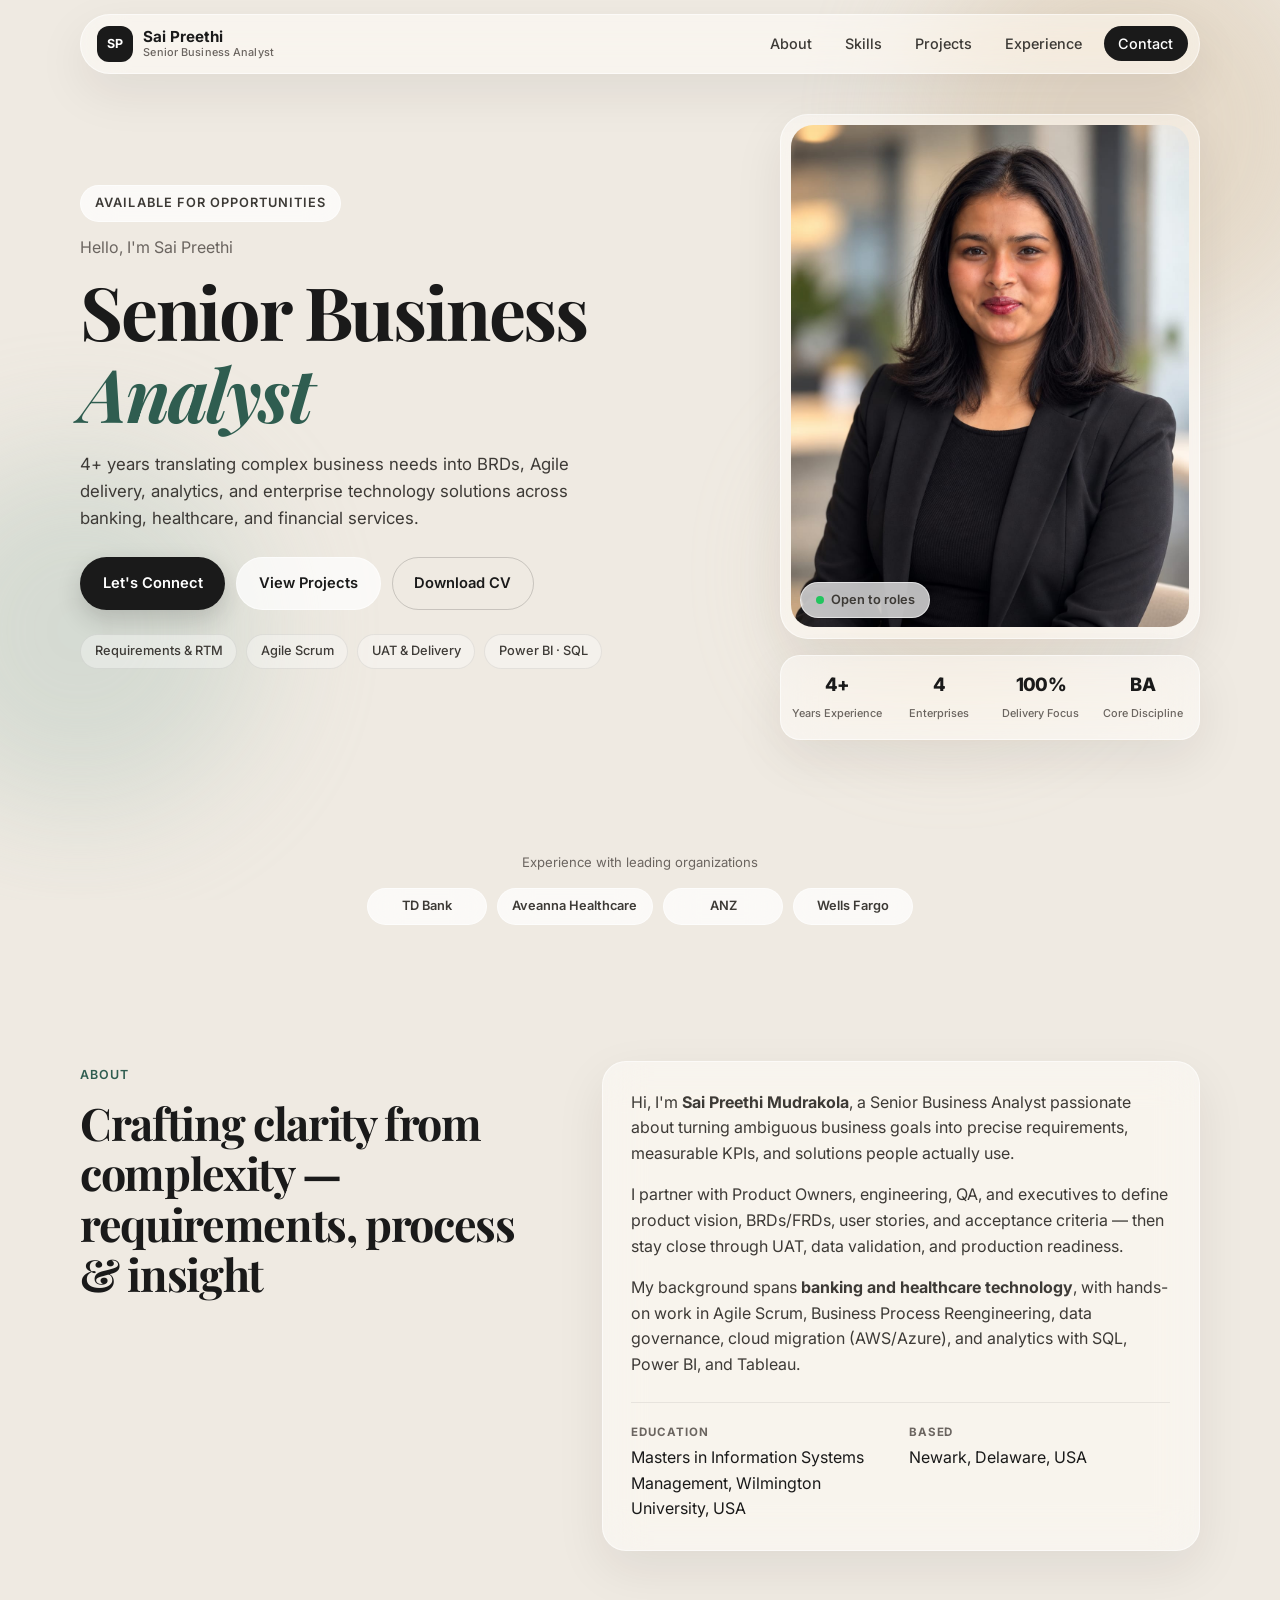
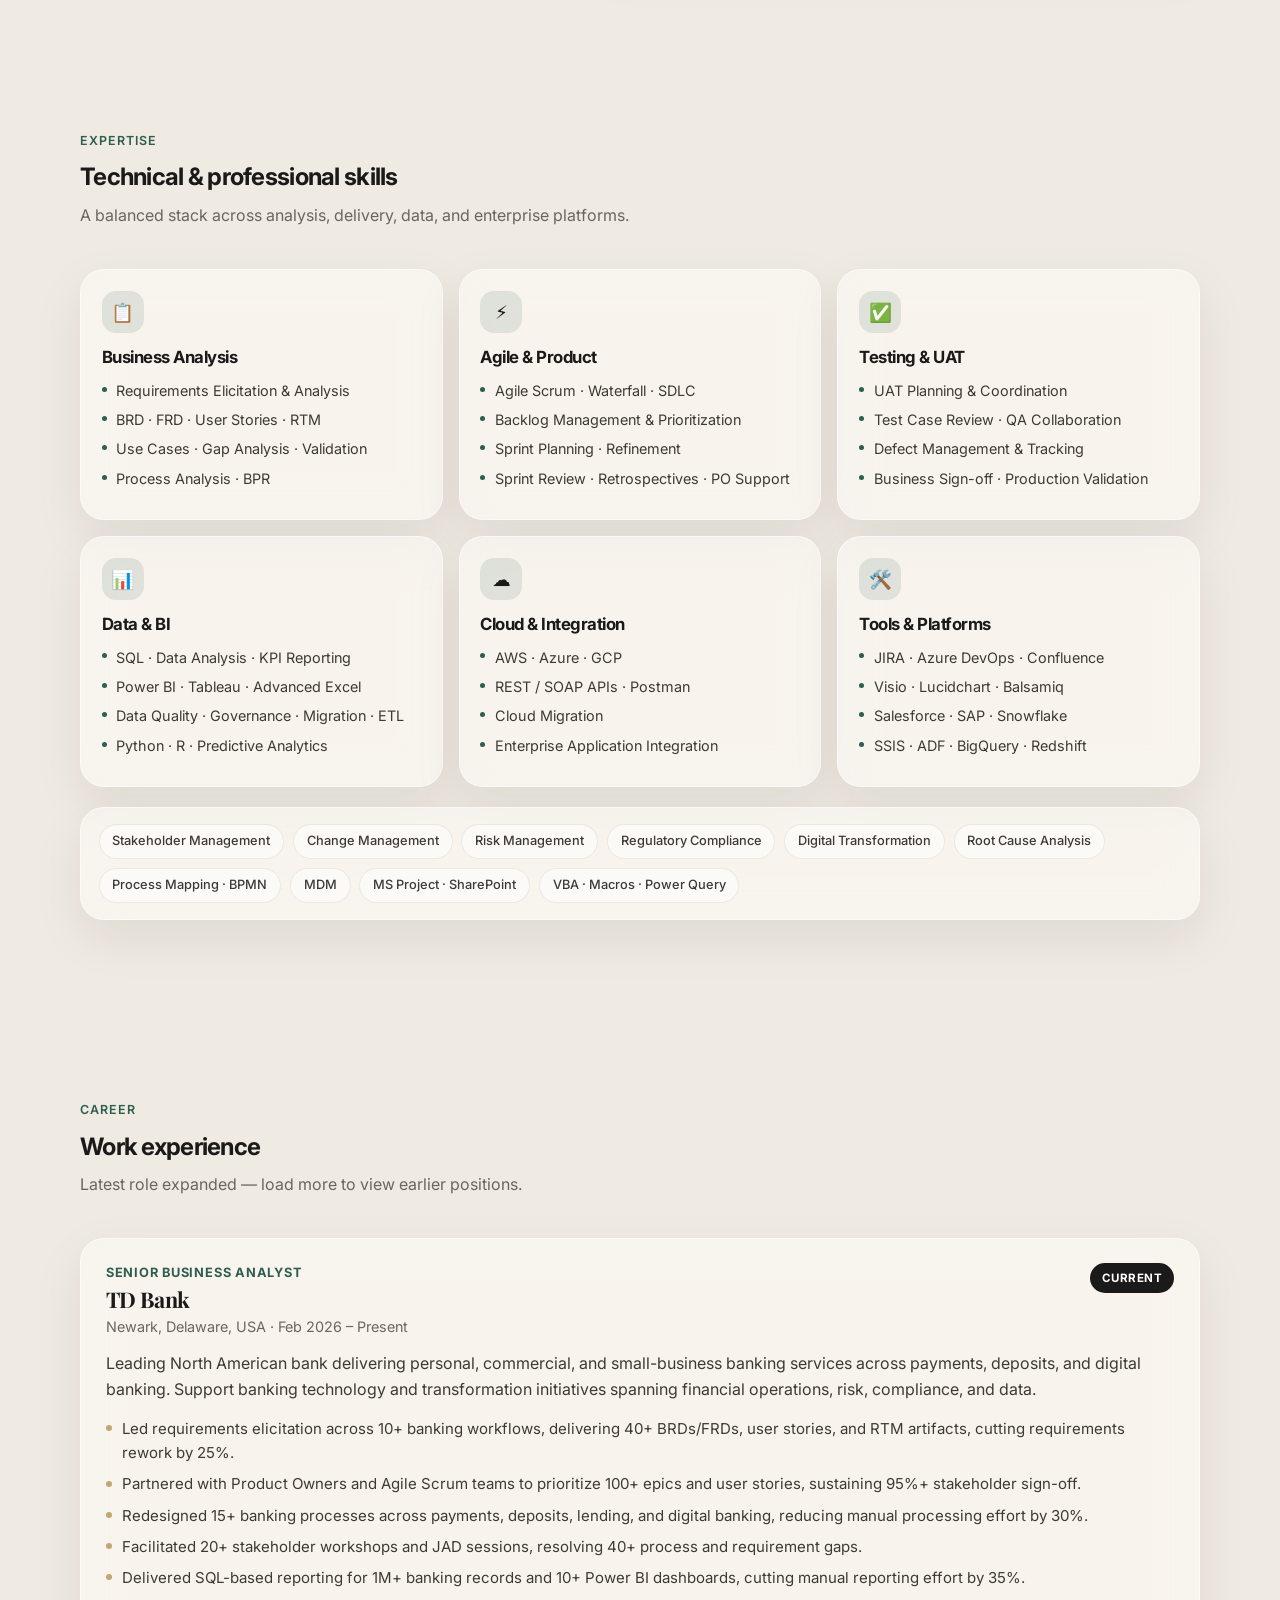
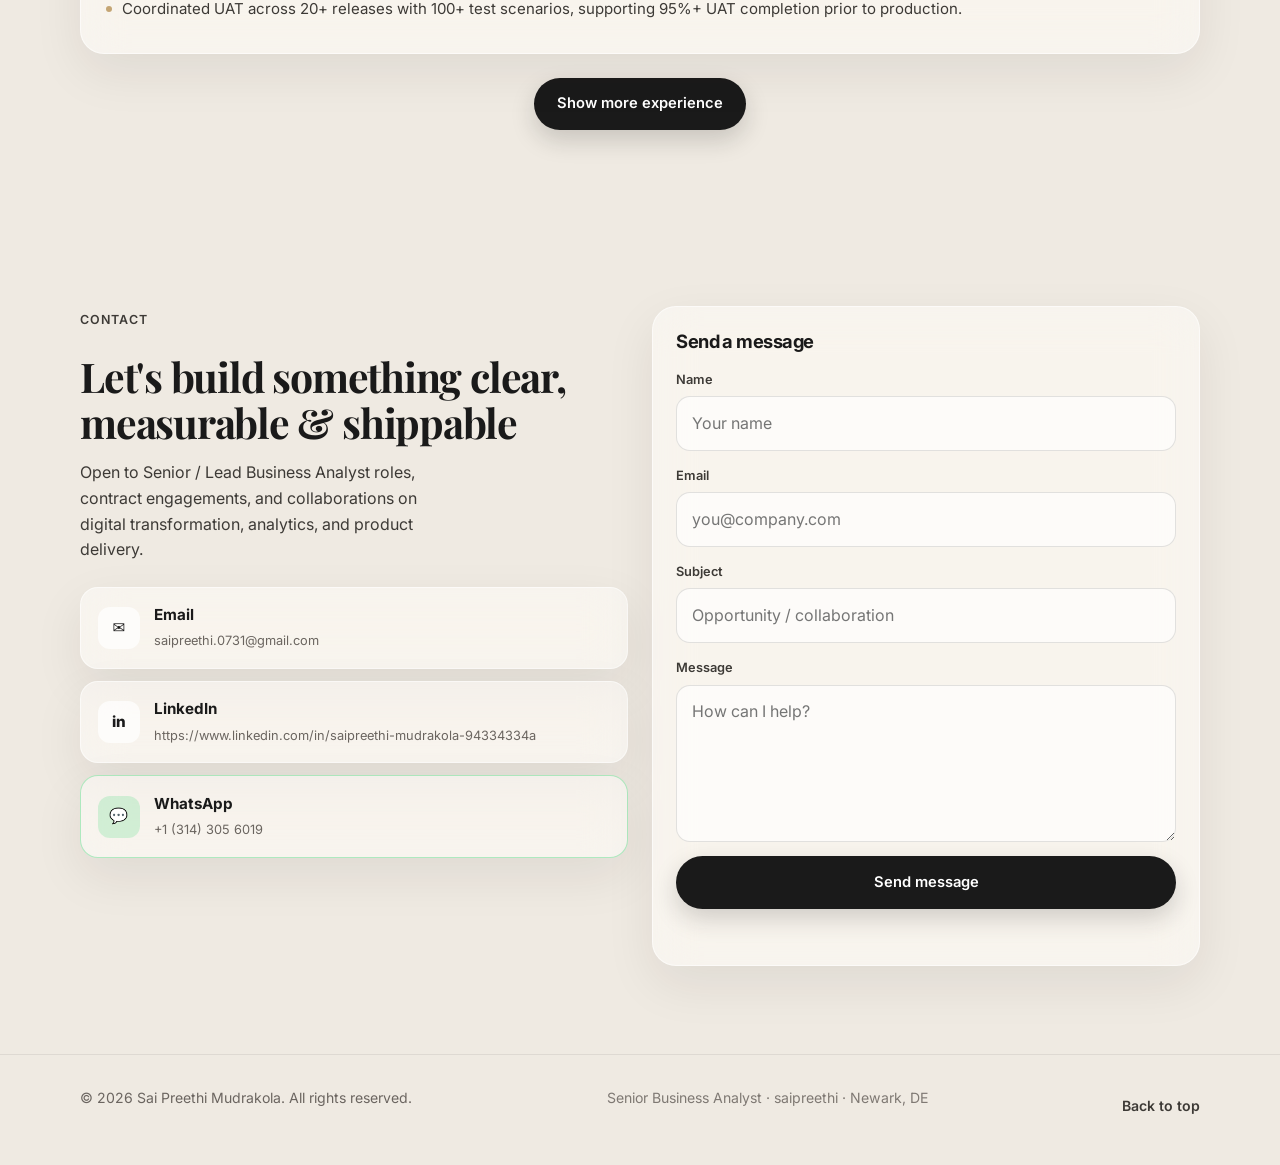
==== index.html @ 04951e7c "Update linked in link" ====
<!DOCTYPE html>
<html lang="en">
<head>
  <meta charset="UTF-8" />
  <meta name="viewport" content="width=device-width, initial-scale=1.0" />
  <meta http-equiv="X-UA-Compatible" content="IE=edge" />


  <title>Sai Preethi Mudrakola | Senior Business Analyst Portfolio</title>
  <meta name="title" content="Sai Preethi Mudrakola | Senior Business Analyst Portfolio" />
  <meta name="description" content="Sai Preethi Mudrakola is a Senior Business Analyst with 4+ years of experience in requirements management, Agile Scrum, UAT, Power BI, SQL, digital transformation, and enterprise solutions across banking and healthcare." />
  <meta name="keywords" content="Sai Preethi Mudrakola, Sai Preethi, saipreethi, Business Analyst, Senior Business Analyst, BRD, FRD, Agile Scrum, Power BI, SQL, UAT, TD Bank, Aveanna Healthcare, ANZ, Wells Fargo, portfolio" />
  <meta name="author" content="Sai Preethi Mudrakola" />
  <meta name="robots" content="index, follow, max-image-preview:large, max-snippet:-1, max-video-preview:-1" />
  <meta name="googlebot" content="index, follow" />
  <meta name="theme-color" content="#f3efe8" />
  <link rel="canonical" href="https://saipreethimudrakola.github.io/SaipreethiMudrakola/" />

  <meta property="og:type" content="website" />
  <meta property="og:url" content="https://saipreethimudrakola.github.io/SaipreethiMudrakola/" />
  <meta property="og:title" content="Sai Preethi Mudrakola | Senior Business Analyst" />
  <meta property="og:description" content="Senior Business Analyst with 4+ years of experience delivering BRDs, Agile delivery, UAT, Power BI analytics, and digital transformation." />
  <meta property="og:image" content="https://saipreethimudrakola.github.io/SaipreethiMudrakola/assets/images/headshot.jpg" />
  <meta property="og:site_name" content="Sai Preethi Mudrakola Portfolio" />
  <meta property="og:locale" content="en_US" />


  <meta name="twitter:card" content="summary_large_image" />
  <meta name="twitter:title" content="Sai Preethi Mudrakola | Senior Business Analyst" />
  <meta name="twitter:description" content="Senior Business Analyst portfolio — requirements, Agile, analytics, and digital transformation." />
  <meta name="twitter:image" content="https://saipreethimudrakola.github.io/SaipreethiMudrakola/assets/images/headshot.jpg" />

  <link rel="icon" type="image/svg+xml" href="assets/icons/favicon.svg" />
  <link rel="apple-touch-icon" href="assets/images/headshot.jpg" />

  <link rel="preconnect" href="https://fonts.googleapis.com" />
  <link rel="preconnect" href="https://fonts.gstatic.com" crossorigin />
  <link href="https://fonts.googleapis.com/css2?family=Inter:wght@400;500;600;700;800&family=Playfair+Display:wght@600;700&display=swap" rel="stylesheet" />

  <link rel="stylesheet" href="styles.css" />

  <script type="application/ld+json">
  {
    "@context": "https://schema.org",
    "@graph": [
      {
        "@type": "Person",
        "@id": "https://saipreethimudrakola.github.io/SaipreethiMudrakola/#person",
        "name": "Sai Preethi Mudrakola",
        "alternateName": ["Sai Preethi", "saipreethi", "SaiPreethi Mudrakola"],
        "url": "https://saipreethimudrakola.github.io/SaipreethiMudrakola/",
        "image": "https://saipreethimudrakola.github.io/SaipreethiMudrakola/assets/images/headshot.jpg",
        "jobTitle": "Senior Business Analyst",
        "description": "Senior Business Analyst with 4+ years of experience in business process analysis, requirements management, Agile Scrum, UAT, Power BI, SQL, and digital transformation.",
        "email": "mailto:saipreethi.0731@gmail.com",
        "telephone": "+1-314-305-6019",
        "address": {
          "@type": "PostalAddress",
          "addressLocality": "Newark",
          "addressRegion": "Delaware",
          "addressCountry": "US"
        },
        "alumniOf": {
          "@type": "CollegeOrUniversity",
          "name": "Wilmington University — Masters in Information Systems Management"
        },
        "worksFor": {
          "@type": "Organization",
          "name": "TD Bank"
        },
        "knowsAbout": [
          "Business Analysis",
          "Agile Scrum",
          "Requirements Engineering",
          "BRD",
          "FRD",
          "UAT",
          "Power BI",
          "SQL",
          "Data Governance",
          "Digital Transformation",
          "Cloud Migration"
        ],
        "sameAs": [
          "https://www.linkedin.com/in/saipreethi",
          "https://github.com/SaipreethiMudrakola"
        ]
      },
      {
        "@type": "WebSite",
        "@id": "https://saipreethimudrakola.github.io/SaipreethiMudrakola/#website",
        "url": "https://saipreethimudrakola.github.io/SaipreethiMudrakola/",
        "name": "Sai Preethi Mudrakola Portfolio",
        "description": "Official portfolio website of Sai Preethi Mudrakola, Senior Business Analyst.",
        "publisher": { "@id": "https://saipreethimudrakola.github.io/SaipreethiMudrakola/#person" },
        "inLanguage": "en-US"
      },
      {
        "@type": "ProfilePage",
        "@id": "https://saipreethimudrakola.github.io/SaipreethiMudrakola/#profilepage",
        "url": "https://saipreethimudrakola.github.io/SaipreethiMudrakola/",
        "name": "Sai Preethi Mudrakola | Senior Business Analyst Portfolio",
        "mainEntity": { "@id": "https://saipreethimudrakola.github.io/SaipreethiMudrakola/#person" },
        "isPartOf": { "@id": "https://saipreethimudrakola.github.io/SaipreethiMudrakola/#website" }
      }
    ]
  }
  </script>
</head>
<body>

  <a class="skip-link" href="#main">Skip to main content</a>

  <!-- Ambient background orbs -->
  <div class="bg-orbs" aria-hidden="true">
    <span class="orb orb-1"></span>
    <span class="orb orb-2"></span>
    <span class="orb orb-3"></span>
  </div>

  <header class="site-header" id="top">
    <nav class="nav glass" aria-label="Primary">
      <a class="logo" href="#top" aria-label="Sai Preethi Mudrakola home">
        <span class="logo-mark">SP</span>
        <span class="logo-text-wrap">
          <span class="logo-text">Sai Preethi</span>
          <span class="logo-subtitle">Senior Business Analyst</span>
        </span>
      </a>
      <button class="nav-toggle" id="navToggle" aria-expanded="false" aria-controls="navMenu" aria-label="Open menu">
        <span></span><span></span><span></span>
      </button>
      <ul class="nav-menu" id="navMenu">
        <li><a href="#about">About</a></li>
        <li><a href="#skills">Skills</a></li>
        <li><a href="#projects">Projects</a></li>
        <li><a href="#experience">Experience</a></li>
        <li><a href="#contact" class="nav-cta">Contact</a></li>
      </ul>
    </nav>
  </header>

  <main id="main">

    <section class="hero section" id="home" aria-labelledby="hero-heading">
      <div class="container hero-grid">
        <div class="hero-copy">
          <p class="eyebrow glass-pill">Available for opportunities</p>
          <p class="hero-hello">Hello, I'm Sai Preethi</p>
          <h1 id="hero-heading">
            Senior Business<br />
            <span class="accent">Analyst</span>
          </h1>
          <p class="hero-lead">
            4+ years translating complex business needs into BRDs, Agile delivery,
            analytics, and enterprise technology solutions across banking,
            healthcare, and financial services.
          </p>
          <div class="hero-actions">
            <a class="btn btn-primary" href="#contact">Let's Connect</a>
            <a class="btn btn-ghost" href="#projects">View Projects</a>
            <a class="btn btn-outline" href="assets/Sai_Preethi_Mudrakola_CV.pdf" download>Download CV</a>
          </div>
          <ul class="hero-tags" aria-label="Core strengths">
            <li>Requirements &amp; RTM</li>
            <li>Agile Scrum</li>
            <li>UAT &amp; Delivery</li>
            <li>Power BI · SQL</li>
          </ul>
        </div>

        <div class="hero-visual">
          <div class="portrait-frame glass">
        
            <img
              src="assets/images/headshot.jpeg"
              alt="Professional headshot of Sai Preethi Mudrakola, Senior Business Analyst"
              width="480"
              height="560"
              class="portrait-img"
              id="portraitImg"
              onerror="this.classList.add('is-hidden'); document.getElementById('portraitFallback').classList.remove('is-hidden');"
            />
            <div class="portrait-fallback is-hidden" id="portraitFallback" aria-hidden="true">
              <span class="portrait-initials">SP</span>
              <span class="portrait-note">Add headshot.jpg</span>
            </div>
            <div class="portrait-badge glass-pill">
              <span class="pulse"></span> Open to roles
            </div>
          </div>

          <aside class="hero-stats glass" aria-label="Career highlights">
            <div class="stat">
              <strong>4+</strong>
              <span>Years Experience</span>
            </div>
            <div class="stat">
              <strong>4</strong>
              <span>Enterprises</span>
            </div>
            <div class="stat">
              <strong>100%</strong>
              <span>Delivery Focus</span>
            </div>
            <div class="stat">
              <strong>BA</strong>
              <span>Core Discipline</span>
            </div>
          </aside>
        </div>
      </div>
    </section>

    <section class="trust section-tight" aria-label="Organizations worked with">
      <div class="container">
        <p class="trust-label">Experience with leading organizations</p>
        <ul class="trust-row">
          <li class="glass-pill">TD Bank</li>
          <li class="glass-pill">Aveanna Healthcare</li>
          <li class="glass-pill">ANZ</li>
          <li class="glass-pill">Wells Fargo</li>
        </ul>
      </div>
    </section>

    <!-- ABOUT -->
    <section class="about section" id="about" aria-labelledby="about-heading">
      <div class="container about-grid">
        <div class="about-title-block">
          <p class="eyebrow">About</p>
          <h2 id="about-heading">Crafting clarity from complexity — requirements, process &amp; insight</h2>
        </div>
        <div class="about-card glass">
          <p>
            Hi, I'm <strong>Sai Preethi Mudrakola</strong>, a Senior Business Analyst passionate about
            turning ambiguous business goals into precise requirements, measurable KPIs, and
            solutions people actually use.
          </p>
          <p>
            I partner with Product Owners, engineering, QA, and executives to define product vision,
            BRDs/FRDs, user stories, and acceptance criteria — then stay close through UAT,
            data validation, and production readiness.
          </p>
          <p>
            My background spans <strong>banking and healthcare technology</strong>,
            with hands-on work in Agile Scrum, Business Process Reengineering, data governance,
            cloud migration (AWS/Azure), and analytics with SQL, Power BI, and Tableau.
          </p>
          <div class="about-meta">
            <div>
              <span class="meta-label">Education</span>
              <span>Masters in Information Systems Management, Wilmington University, USA</span>
            </div>
            <div>
              <span class="meta-label">Based</span>
              <span>Newark, Delaware, USA</span>
            </div>
          </div>
        </div>
      </div>
    </section>

    <!-- SKILLS -->
    <section class="skills section" id="skills" aria-labelledby="skills-heading">
      <div class="container">
        <div class="section-head">
          <p class="eyebrow">Expertise</p>
          <h2 id="skills-heading">Technical &amp; professional skills</h2>
          <p class="section-sub">A balanced stack across analysis, delivery, data, and enterprise platforms.</p>
        </div>

        <div class="skills-grid">
          <article class="skill-card glass">
            <div class="skill-icon" aria-hidden="true">📋</div>
            <h3>Business Analysis</h3>
            <ul>
              <li>Requirements Elicitation &amp; Analysis</li>
              <li>BRD · FRD · User Stories · RTM</li>
              <li>Use Cases · Gap Analysis · Validation</li>
              <li>Process Analysis · BPR</li>
            </ul>
          </article>
          <article class="skill-card glass">
            <div class="skill-icon" aria-hidden="true">⚡</div>
            <h3>Agile &amp; Product</h3>
            <ul>
              <li>Agile Scrum · Waterfall · SDLC</li>
              <li>Backlog Management &amp; Prioritization</li>
              <li>Sprint Planning · Refinement</li>
              <li>Sprint Review · Retrospectives · PO Support</li>
            </ul>
          </article>
          <article class="skill-card glass">
            <div class="skill-icon" aria-hidden="true">✅</div>
            <h3>Testing &amp; UAT</h3>
            <ul>
              <li>UAT Planning &amp; Coordination</li>
              <li>Test Case Review · QA Collaboration</li>
              <li>Defect Management &amp; Tracking</li>
              <li>Business Sign-off · Production Validation</li>
            </ul>
          </article>
          <article class="skill-card glass">
            <div class="skill-icon" aria-hidden="true">📊</div>
            <h3>Data &amp; BI</h3>
            <ul>
              <li>SQL · Data Analysis · KPI Reporting</li>
              <li>Power BI · Tableau · Advanced Excel</li>
              <li>Data Quality · Governance · Migration · ETL</li>
              <li>Python · R · Predictive Analytics</li>
            </ul>
          </article>
          <article class="skill-card glass">
            <div class="skill-icon" aria-hidden="true">☁️</div>
            <h3>Cloud &amp; Integration</h3>
            <ul>
              <li>AWS · Azure · GCP</li>
              <li>REST / SOAP APIs · Postman</li>
              <li>Cloud Migration</li>
              <li>Enterprise Application Integration</li>
            </ul>
          </article>
          <article class="skill-card glass">
            <div class="skill-icon" aria-hidden="true">🛠️</div>
            <h3>Tools &amp; Platforms</h3>
            <ul>
              <li>JIRA · Azure DevOps · Confluence</li>
              <li>Visio · Lucidchart · Balsamiq</li>
              <li>Salesforce · SAP · Snowflake</li>
              <li>SSIS · ADF · BigQuery · Redshift</li>
            </ul>
          </article>
        </div>

        <div class="skill-chips glass" aria-label="Additional skills">
          <span>Stakeholder Management</span>
          <span>Change Management</span>
          <span>Risk Management</span>
          <span>Regulatory Compliance</span>
          <span>Digital Transformation</span>
          <span>Root Cause Analysis</span>
          <span>Process Mapping · BPMN</span>
          <span>MDM</span>
          <span>MS Project · SharePoint</span>
          <span>VBA · Macros · Power Query</span>
        </div>
      </div>
    </section>

    <!-- PROJECTS 
    <section class="projects section" id="projects" aria-labelledby="projects-heading">
      <div class="container">
        <div class="section-head">
          <p class="eyebrow">Selected work</p>
          <h2 id="projects-heading">Projects</h2>
          <p class="section-sub">Dummy case studies for now — swap links and details before go-live.</p>
        </div>

        <div class="projects-grid">
          Project 1 
          <article class="project-card glass">
            <div class="project-media" style="--p:linear-gradient(135deg,#1f3a4d,#5b8a9a)">
              <span class="project-num">01</span>
              <h3>Enterprise Requirements &amp; RTM Hub</h3>
            </div>
            <div class="project-body">
              <p>
                Centralized BRD/FRD authoring with live requirements traceability, sprint linkage,
                and stakeholder sign-off workflows for multi-team delivery.
              </p>
              <ul class="project-skills" aria-label="Project skills">
                <li>BRD / FRD</li>
                <li>RTM</li>
                <li>JIRA</li>
                <li>Agile</li>
              </ul>
              <div class="project-actions">
                <a class="btn btn-sm btn-outline" href="https://github.com/saipreethi" target="_blank" rel="noopener noreferrer">GitHub</a>
                <a class="btn btn-sm btn-primary" href="https://saipreethimudrakola.github.io/SaipreethiMudrakola/" target="_blank" rel="noopener noreferrer">Go Live</a>
              </div>
            </div>
          </article>

          Project 2 
          <article class="project-card glass">
            <div class="project-media" style="--p:linear-gradient(135deg,#3d2b1f,#c4a574)">
              <span class="project-num">02</span>
              <h3>Insurance Ops KPI Dashboard</h3>
            </div>
            <div class="project-body">
              <p>
                Power BI suite for policy, billing, and service KPIs — SQL-backed models,
                executive views, and operational drill-downs for decision support.
              </p>
              <ul class="project-skills" aria-label="Project skills">
                <li>Power BI</li>
                <li>SQL</li>
                <li>KPI Design</li>
                <li>Data Quality</li>
              </ul>
              <div class="project-actions">
                <a class="btn btn-sm btn-outline" href="https://github.com/saipreethi" target="_blank" rel="noopener noreferrer">GitHub</a>
                <a class="btn btn-sm btn-primary" href="https://saipreethimudrakola.github.io/SaipreethiMudrakola/" target="_blank" rel="noopener noreferrer">Go Live</a>
              </div>
            </div>
          </article>

          Project 3
          <article class="project-card glass">
            <div class="project-media" style="--p:linear-gradient(135deg,#1e2a1a,#6f8f6a)">
              <span class="project-num">03</span>
              <h3>Banking P&amp;L Analytics Workspace</h3>
            </div>
            <div class="project-body">
              <p>
                Trading and portfolio analytics with P&amp;L trends, exposure patterns, and
                regulatory metrics — reducing dependency on ad-hoc developer extracts.
              </p>
              <ul class="project-skills" aria-label="Project skills">
                <li>SQL</li>
                <li>Power BI</li>
                <li>Risk Metrics</li>
                <li>Confluence</li>
              </ul>
              <div class="project-actions">
                <a class="btn btn-sm btn-outline" href="https://github.com/saipreethi" target="_blank" rel="noopener noreferrer">GitHub</a>
                <a class="btn btn-sm btn-primary" href="https://saipreethimudrakola.github.io/SaipreethiMudrakola/" target="_blank" rel="noopener noreferrer">Go Live</a>
              </div>
            </div>
          </article>

           Project 4 
          <article class="project-card glass">
            <div class="project-media" style="--p:linear-gradient(135deg,#2a1f3d,#8a6fad)">
              <span class="project-num">04</span>
              <h3>Retail Finance API Validation Kit</h3>
            </div>
            <div class="project-body">
              <p>
                End-to-end validation of POS–ERP–payment integrations using Postman and Python,
                with UAT packs and reconciliation checks for go-live readiness.
              </p>
              <ul class="project-skills" aria-label="Project skills">
                <li>REST APIs</li>
                <li>Postman</li>
                <li>Python</li>
                <li>UAT</li>
              </ul>
              <div class="project-actions">
                <a class="btn btn-sm btn-outline" href="https://github.com/saipreethi" target="_blank" rel="noopener noreferrer">GitHub</a>
                <a class="btn btn-sm btn-primary" href="https://saipreethimudrakola.github.io/SaipreethiMudrakola/" target="_blank" rel="noopener noreferrer">Go Live</a>
              </div>
            </div>
          </article>
        </div>
      </div>
    </section> -->

    <!-- EXPERIENCE -->
    <section class="experience section" id="experience" aria-labelledby="experience-heading">
      <div class="container">
        <div class="section-head">
          <p class="eyebrow">Career</p>
          <h2 id="experience-heading">Work experience</h2>
          <p class="section-sub">Latest role expanded — load more to view earlier positions.</p>
        </div>

        <div class="timeline" id="experienceList">
          <!-- Job 1 — always visible -->
          <article class="exp-card glass is-visible" data-exp="0">
            <div class="exp-head">
              <div>
                <p class="exp-role">Senior Business Analyst</p>
                <h3 class="exp-company">TD Bank</h3>
                <p class="exp-meta">Newark, Delaware, USA · Feb 2026 – Present</p>
              </div>
              <span class="exp-tag">Current</span>
            </div>
            <p class="exp-desc">
              Leading North American bank delivering personal, commercial, and small-business banking services
              across payments, deposits, and digital banking. Support banking technology and transformation
              initiatives spanning financial operations, risk, compliance, and data.
            </p>
            <ul class="exp-bullets">
              <li>Led requirements elicitation across 10+ banking workflows, delivering 40+ BRDs/FRDs, user stories, and RTM artifacts, cutting requirements rework by 25%.</li>
              <li>Partnered with Product Owners and Agile Scrum teams to prioritize 100+ epics and user stories, sustaining 95%+ stakeholder sign-off.</li>
              <li>Redesigned 15+ banking processes across payments, deposits, lending, and digital banking, reducing manual processing effort by 30%.</li>
              <li>Facilitated 20+ stakeholder workshops and JAD sessions, resolving 40+ process and requirement gaps.</li>
              <li>Delivered SQL-based reporting for 1M+ banking records and 10+ Power BI dashboards, cutting manual reporting effort by 35%.</li>
              <li>Coordinated UAT across 20+ releases with 100+ test scenarios, supporting 95%+ UAT completion prior to production.</li>
            </ul>
          </article>

          <!-- Job 2 — hidden until expand -->
          <article class="exp-card glass is-collapsed" data-exp="1" hidden>
            <div class="exp-head">
              <div>
                <p class="exp-role">Business Analyst</p>
                <h3 class="exp-company">Aveanna Healthcare</h3>
                <p class="exp-meta">Christiana, Delaware, USA · Feb 2025 – Dec 2025</p>
              </div>
            </div>
            <p class="exp-desc">
              U.S. healthcare company providing home healthcare, hospice, nursing, therapy, and personal care
              for children and adults with complex medical needs. Led requirement elicitation, workshops, and
              backlog grooming across clinical systems, revenue cycle, and reporting.
            </p>
            <ul class="exp-bullets">
              <li>Led requirements elicitation across 10+ healthcare workflows, producing 50+ BRDs/FRDs, user stories, and RTM artifacts, reducing rework by 25%.</li>
              <li>Managed and prioritized 100+ epics and user stories with Product Owners, maintaining 95%+ stakeholder sign-off.</li>
              <li>Redesigned 15+ healthcare workflows spanning patient services, scheduling, billing, and administration, cutting manual effort by 30%.</li>
              <li>Built SQL-based KPI reporting and 10+ Power BI dashboards for operational and financial metrics, improving reporting reliability by 25%.</li>
              <li>Coordinated UAT for 20+ application releases and supported cloud migration and data governance across 5+ enterprise systems.</li>
            </ul>
          </article>

          <!-- Job 3 -->
          <article class="exp-card glass is-collapsed" data-exp="2" hidden>
            <div class="exp-head">
              <div>
                <p class="exp-role">Data &amp; Business Analyst</p>
                <h3 class="exp-company">ANZ</h3>
                <p class="exp-meta">Mumbai, India · Jul 2022 – Dec 2023</p>
              </div>
            </div>
            <p class="exp-desc">
              Multinational banking and financial services group. Executed advanced SQL analysis independently to support decisions.
            </p>
            <ul class="exp-bullets">
              <li>Analyzed trading, portfolio, risk, and financial data — P&amp;L trends, exposure, and performance insights.</li>
              <li>Gathered requirements from front/middle office, risk, finance, and compliance into specs and reporting needs.</li>
              <li>Delivered Power BI dashboards for revenue, capital exposure, portfolio, and regulatory metrics.</li>
              <li>Supported Agile delivery via JIRA/Confluence; automated reconciliation with Excel/VBA.</li>
            </ul>
          </article>

          <!-- Job 4 -->
          <article class="exp-card glass is-collapsed" data-exp="3" hidden>
            <div class="exp-head">
              <div>
                <p class="exp-role">Business Analyst</p>
                <h3 class="exp-company">Wells Fargo</h3>
                <p class="exp-meta">Hyderabad, India · Apr 2021 – Jun 2022</p>
              </div>
            </div>
            <p class="exp-desc">
              Leading U.S. financial services company providing banking, lending, investment, and wealth
              management services. Supported transformation initiatives across banking operations, financial
              products, risk, and compliance.
            </p>
            <ul class="exp-bullets">
              <li>Partnered with stakeholders and Product Owners to document BRDs, FRDs, user stories, and acceptance criteria for lending, payments, and retail banking.</li>
              <li>Analyzed customer, transaction, and risk data using SQL, Power BI, Tableau, and Excel to support regulatory reporting and audit readiness.</li>
              <li>Prioritized 150+ backlog items and coordinated UAT to support on-time delivery of banking applications.</li>
              <li>Improved operational efficiency by 20% through process and gap analysis, enhancing data quality and customer onboarding.</li>
            </ul>
          </article>
        </div>

        <div class="exp-actions">
          <button type="button" class="btn btn-primary" id="toggleExperience" aria-expanded="false">
            Show more experience
          </button>
        </div>
      </div>
    </section>

    <!-- CONTACT -->
    <section class="contact section" id="contact" aria-labelledby="contact-heading">
      <div class="container contact-grid">
        <div class="contact-intro">
          <p class="eyebrow">Contact</p>
          <h2 id="contact-heading">Let's build something clear, measurable &amp; shippable</h2>
          <p>
            Open to Senior / Lead Business Analyst roles, contract engagements, and collaborations
            on digital transformation, analytics, and product delivery.
          </p>

          <div class="contact-methods">
            <a class="contact-method glass" href="mailto:saipreethi.0731@gmail.com">
              <span class="cm-icon" aria-hidden="true">✉️</span>
              <span>
                <strong>Email</strong>
                <small>saipreethi.0731@gmail.com</small>
              </span>
            </a>
            <a class="contact-method glass" href="https://www.linkedin.com/in/saipreethi" target="_blank" rel="noopener noreferrer">
              <span class="cm-icon" aria-hidden="true">in</span>
              <span>
                <strong>LinkedIn</strong>
                <small>https://www.linkedin.com/in/saipreethi-mudrakola-94334334a</small>
              </span>
            </a>
            <a class="contact-method glass whatsapp" id="whatsappBtn" href="https://wa.me/13143056019?text=Hi%20Sai%20Preethi%2C%20I%20found%20your%20portfolio%20and%20would%20like%20to%20connect." target="_blank" rel="noopener noreferrer">
              <span class="cm-icon" aria-hidden="true">💬</span>
              <span>
                <strong>WhatsApp</strong>
                <small>+1 (314) 305 6019</small>
              </span>
            </a>
          </div>
        </div>

        <form class="contact-form glass" id="contactForm" novalidate>
          <h3>Send a message</h3>
          <div class="form-row">
            <label for="name">Name</label>
            <input type="text" id="name" name="name" autocomplete="name" required placeholder="Your name" />
          </div>
          <div class="form-row">
            <label for="email">Email</label>
            <input type="email" id="email" name="email" autocomplete="email" required placeholder="you@company.com" />
          </div>
          <div class="form-row">
            <label for="subject">Subject</label>
            <input type="text" id="subject" name="subject" required placeholder="Opportunity / collaboration" />
          </div>
          <div class="form-row">
            <label for="message">Message</label>
            <textarea id="message" name="message" rows="5" required placeholder="How can I help?"></textarea>
          </div>
          <button type="submit" class="btn btn-primary btn-block">Send message</button>
          <p class="form-note" id="formNote" role="status" aria-live="polite"></p>
        </form>
      </div>
    </section>
  </main>

  <footer class="site-footer">
    <div class="container footer-inner">
      <p>© <span id="year"></span> Sai Preethi Mudrakola. All rights reserved.</p>
      <p class="footer-seo">Senior Business Analyst · saipreethi · Newark, DE</p>
      <a href="#main" class="back-top">Back to top</a>
    </div>
  </footer>

  <script src="script.js" defer></script>
</body>
</html>
---- styles.css ----
/* =========================================================
   Sai Preethi Mudrakola — Portfolio
   iOS-inspired glassmorphism · warm neutral canvas
   ========================================================= */

:root {
  --bg: #efeae2;
  --bg-deep: #e4ddd3;
  --ink: #1a1a1a;
  --ink-soft: #3d3a36;
  --muted: #6b6560;
  --line: rgba(26, 26, 26, 0.08);
  --glass: rgba(255, 255, 255, 0.48);
  --glass-strong: rgba(255, 255, 255, 0.72);
  --glass-border: rgba(255, 255, 255, 0.55);
  --glass-shadow: 0 18px 50px rgba(40, 30, 20, 0.08);
  --accent: #2f5d50;
  --accent-2: #c4a574;
  --accent-soft: rgba(47, 93, 80, 0.12);
  --whatsapp: #25d366;
  --radius: 24px;
  --radius-sm: 14px;
  --radius-pill: 999px;
  --nav-h: 72px;
  --container: 1120px;
  --font: "Inter", system-ui, -apple-system, BlinkMacSystemFont, "Segoe UI", sans-serif;
  --display: "Playfair Display", Georgia, serif;
  --ease: cubic-bezier(0.22, 1, 0.36, 1);
}

*,
*::before,
*::after {
  box-sizing: border-box;
}

html {
  scroll-behavior: smooth;
  scroll-padding-top: calc(var(--nav-h) + 16px);
}

body {
  margin: 0;
  font-family: var(--font);
  color: var(--ink);
  background: var(--bg);
  line-height: 1.6;
  -webkit-font-smoothing: antialiased;
  text-rendering: optimizeLegibility;
  overflow-x: hidden;
}

img {
  max-width: 100%;
  display: block;
}

a {
  color: inherit;
  text-decoration: none;
}

ul {
  margin: 0;
  padding: 0;
  list-style: none;
}

h1, h2, h3 {
  line-height: 1.12;
  letter-spacing: -0.03em;
  margin: 0;
}

p {
  margin: 0 0 1rem;
}

p:last-child {
  margin-bottom: 0;
}

.skip-link {
  position: absolute;
  left: -999px;
  top: 0;
  background: var(--ink);
  color: #fff;
  padding: 0.75rem 1rem;
  z-index: 1000;
}

.skip-link:focus {
  left: 1rem;
  top: 1rem;
}

.is-hidden {
  display: none !important;
}

/* Ambient orbs */
.bg-orbs {
  position: fixed;
  inset: 0;
  pointer-events: none;
  z-index: -1;
  overflow: hidden;
}

.orb {
  position: absolute;
  border-radius: 50%;
  filter: blur(60px);
  opacity: 0.45;
}

.orb-1 {
  width: 420px;
  height: 420px;
  background: #d8c4a8;
  top: -80px;
  right: -60px;
}

.orb-2 {
  width: 360px;
  height: 360px;
  background: #b7c9c0;
  bottom: 10%;
  left: -100px;
}

.orb-3 {
  width: 280px;
  height: 280px;
  background: #e6d5bc;
  top: 48%;
  right: 15%;
  opacity: 0.35;
}

/* Layout */
.container {
  width: min(var(--container), calc(100% - 2.5rem));
  margin-inline: auto;
}

.section {
  padding: 5.5rem 0;
}

.section-tight {
  padding: 1.5rem 0 3rem;
}

.section-head {
  max-width: 640px;
  margin-bottom: 2.5rem;
}

.section-sub {
  color: var(--muted);
  margin-top: 0.75rem;
}

.eyebrow {
  display: inline-flex;
  align-items: center;
  gap: 0.4rem;
  font-size: 0.78rem;
  font-weight: 600;
  letter-spacing: 0.08em;
  text-transform: uppercase;
  color: var(--accent);
  margin-bottom: 0.85rem;
}

.glass {
  background: var(--glass);
  backdrop-filter: blur(22px) saturate(160%);
  -webkit-backdrop-filter: blur(22px) saturate(160%);
  border: 1px solid var(--glass-border);
  box-shadow: var(--glass-shadow);
}

.glass-pill {
  display: inline-flex;
  align-items: center;
  gap: 0.45rem;
  padding: 0.45rem 0.9rem;
  border-radius: var(--radius-pill);
  background: var(--glass-strong);
  backdrop-filter: blur(16px);
  -webkit-backdrop-filter: blur(16px);
  border: 1px solid var(--glass-border);
  font-size: 0.8rem;
  font-weight: 600;
  color: var(--ink-soft);
}

/* Buttons */
.btn {
  display: inline-flex;
  align-items: center;
  justify-content: center;
  gap: 0.4rem;
  border: 1px solid transparent;
  border-radius: var(--radius-pill);
  padding: 0.85rem 1.35rem;
  font: inherit;
  font-size: 0.92rem;
  font-weight: 600;
  cursor: pointer;
  transition: transform 0.25s var(--ease), background 0.25s var(--ease), box-shadow 0.25s var(--ease), border-color 0.25s var(--ease);
}

.btn:hover {
  transform: translateY(-2px);
}

.btn:active {
  transform: translateY(0);
}

.btn-primary {
  background: var(--ink);
  color: #fff;
  box-shadow: 0 10px 24px rgba(26, 26, 26, 0.18);
}

.btn-primary:hover {
  background: #000;
}

.btn-ghost {
  background: var(--glass-strong);
  border-color: var(--glass-border);
  color: var(--ink);
}

.btn-outline {
  background: transparent;
  border-color: rgba(26, 26, 26, 0.18);
  color: var(--ink);
}

.btn-outline:hover {
  background: rgba(255, 255, 255, 0.55);
}

.btn-sm {
  padding: 0.55rem 1rem;
  font-size: 0.82rem;
}

.btn-block {
  width: 100%;
}

/* Header / Nav */
.site-header {
  position: sticky;
  top: 0;
  z-index: 100;
  padding: 0.85rem 0 0;
}

.nav {
  width: min(var(--container), calc(100% - 2.5rem));
  margin: 0 auto;
  min-height: calc(var(--nav-h) - 12px);
  border-radius: var(--radius-pill);
  display: flex;
  align-items: center;
  justify-content: space-between;
  padding: 0.55rem 0.7rem 0.55rem 1rem;
  gap: 1rem;
}

.logo {
  display: inline-flex;
  align-items: center;
  gap: 0.65rem;
  font-weight: 700;
}

.logo-mark {
  width: 36px;
  height: 36px;
  border-radius: 12px;
  display: grid;
  place-items: center;
  background: var(--ink);
  color: #fff;
  font-size: 0.78rem;
  letter-spacing: 0.04em;
}

.logo-text-wrap {
  display: flex;
  flex-direction: column;
  line-height: 1.2;
}

.logo-text {
  font-size: 0.95rem;
}

.logo-subtitle {
  font-size: 0.68rem;
  font-weight: 500;
  letter-spacing: 0.01em;
  color: var(--muted);
  white-space: nowrap;
}

.nav-menu {
  display: flex;
  align-items: center;
  gap: 0.25rem;
}

.nav-menu a {
  padding: 0.55rem 0.9rem;
  border-radius: var(--radius-pill);
  font-size: 0.9rem;
  font-weight: 500;
  color: var(--ink-soft);
  transition: background 0.2s var(--ease), color 0.2s var(--ease);
}

.nav-menu a:hover,
.nav-menu a:focus-visible {
  background: rgba(255, 255, 255, 0.65);
  color: var(--ink);
}

.nav-cta {
  background: var(--ink) !important;
  color: #fff !important;
  margin-left: 0.25rem;
}

.nav-toggle {
  display: none;
  width: 44px;
  height: 44px;
  border: 0;
  border-radius: 12px;
  background: transparent;
  cursor: pointer;
  flex-direction: column;
  align-items: center;
  justify-content: center;
  gap: 5px;
}

.nav-toggle span {
  width: 18px;
  height: 2px;
  background: var(--ink);
  border-radius: 2px;
  transition: 0.25s var(--ease);
}

/* Hero */
.hero {
  padding-top: 2.5rem;
}

.hero-grid {
  display: grid;
  grid-template-columns: 1.1fr 0.9fr;
  gap: 2.5rem;
  align-items: center;
}

.hero-hello {
  font-size: 1rem;
  color: var(--muted);
  margin-bottom: 0.5rem;
}

.hero h1 {
  font-family: var(--display);
  font-size: clamp(2.8rem, 6vw, 4.6rem);
  font-weight: 700;
  margin-bottom: 1.1rem;
}

.hero h1 .accent {
  color: var(--accent);
  font-style: italic;
}

.hero-lead {
  font-size: 1.05rem;
  color: var(--ink-soft);
  max-width: 34rem;
  margin-bottom: 1.6rem;
}

.hero-actions {
  display: flex;
  flex-wrap: wrap;
  gap: 0.7rem;
  margin-bottom: 1.5rem;
}

.hero-tags {
  display: flex;
  flex-wrap: wrap;
  gap: 0.55rem;
}

.hero-tags li {
  padding: 0.4rem 0.85rem;
  border-radius: var(--radius-pill);
  border: 1px solid var(--line);
  background: rgba(255, 255, 255, 0.35);
  font-size: 0.8rem;
  font-weight: 500;
  color: var(--ink-soft);
}

.hero-visual {
  position: relative;
  display: grid;
  gap: 1rem;
  justify-items: end;
}

.portrait-frame {
  position: relative;
  width: min(100%, 420px);
  aspect-ratio: 4 / 5;
  border-radius: 28px;
  overflow: hidden;
  padding: 0.65rem;
}

.portrait-img {
  width: 100%;
  height: 100%;
  object-fit: cover;
  border-radius: 22px;
  background: linear-gradient(160deg, #d7cfc4, #b9c4bc);
}

.portrait-fallback {
  position: absolute;
  inset: 0.65rem;
  border-radius: 22px;
  display: grid;
  place-content: center;
  justify-items: center;
  gap: 0.5rem;
  background: linear-gradient(160deg, #cfc6b8, #a8b8b0);
  color: rgba(26, 26, 26, 0.75);
}

.portrait-initials {
  font-family: var(--display);
  font-size: 4rem;
  font-weight: 700;
}

.portrait-note {
  font-size: 0.85rem;
  font-weight: 600;
}

.portrait-badge {
  position: absolute;
  left: 1.2rem;
  bottom: 1.2rem;
  z-index: 2;
}

.pulse {
  width: 8px;
  height: 8px;
  border-radius: 50%;
  background: #22c55e;
  box-shadow: 0 0 0 0 rgba(34, 197, 94, 0.5);
  animation: pulse 1.8s infinite;
}

@keyframes pulse {
  70% {
    box-shadow: 0 0 0 10px rgba(34, 197, 94, 0);
  }
  100% {
    box-shadow: 0 0 0 0 rgba(34, 197, 94, 0);
  }
}

.hero-stats {
  width: min(100%, 420px);
  display: grid;
  grid-template-columns: repeat(4, 1fr);
  gap: 0.35rem;
  border-radius: 20px;
  padding: 0.9rem 0.5rem;
  text-align: center;
}

.stat strong {
  display: block;
  font-size: 1.15rem;
  font-weight: 800;
  letter-spacing: -0.03em;
}

.stat span {
  font-size: 0.68rem;
  color: var(--muted);
  font-weight: 500;
}

/* Trust */
.trust-label {
  text-align: center;
  color: var(--muted);
  font-size: 0.82rem;
  margin-bottom: 0.9rem;
}

.trust-row {
  display: flex;
  flex-wrap: wrap;
  justify-content: center;
  gap: 0.65rem;
}

.trust-row .glass-pill {
  min-width: 120px;
  justify-content: center;
}

/* About */
.about-grid {
  display: grid;
  grid-template-columns: 0.9fr 1.1fr;
  gap: 2rem;
  align-items: start;
}

.about-title-block h2 {
  font-family: var(--display);
  font-size: clamp(1.9rem, 3.5vw, 2.8rem);
  max-width: 16ch;
}

.about-card {
  border-radius: var(--radius);
  padding: 1.75rem 1.8rem;
}

.about-card p {
  color: var(--ink-soft);
}

.about-meta {
  display: grid;
  grid-template-columns: 1fr 1fr;
  gap: 1rem;
  margin-top: 1.5rem;
  padding-top: 1.25rem;
  border-top: 1px solid var(--line);
}

.meta-label {
  display: block;
  font-size: 0.72rem;
  text-transform: uppercase;
  letter-spacing: 0.08em;
  color: var(--muted);
  font-weight: 700;
  margin-bottom: 0.25rem;
}

/* Skills */
.skills-grid {
  display: grid;
  grid-template-columns: repeat(3, 1fr);
  gap: 1rem;
}

.skill-card {
  border-radius: var(--radius);
  padding: 1.35rem 1.3rem 1.4rem;
  transition: transform 0.3s var(--ease), box-shadow 0.3s var(--ease);
}

.skill-card:hover {
  transform: translateY(-4px);
  box-shadow: 0 22px 50px rgba(40, 30, 20, 0.12);
}

.skill-icon {
  width: 42px;
  height: 42px;
  border-radius: 14px;
  display: grid;
  place-items: center;
  background: var(--accent-soft);
  margin-bottom: 0.9rem;
  font-size: 1.15rem;
}

.skill-card h3 {
  font-size: 1.05rem;
  margin-bottom: 0.75rem;
}

.skill-card li {
  position: relative;
  padding-left: 0.9rem;
  margin-bottom: 0.4rem;
  color: var(--ink-soft);
  font-size: 0.9rem;
}

.skill-card li::before {
  content: "";
  position: absolute;
  left: 0;
  top: 0.55em;
  width: 5px;
  height: 5px;
  border-radius: 50%;
  background: var(--accent);
}

.skill-chips {
  margin-top: 1.25rem;
  border-radius: var(--radius);
  padding: 1rem 1.1rem;
  display: flex;
  flex-wrap: wrap;
  gap: 0.55rem;
}

.skill-chips span {
  padding: 0.4rem 0.8rem;
  border-radius: var(--radius-pill);
  background: rgba(255, 255, 255, 0.55);
  border: 1px solid var(--line);
  font-size: 0.8rem;
  font-weight: 500;
  color: var(--ink-soft);
}

/* Projects */
.projects-grid {
  display: grid;
  grid-template-columns: repeat(2, 1fr);
  gap: 1.15rem;
}

.project-card {
  border-radius: var(--radius);
  overflow: hidden;
  display: flex;
  flex-direction: column;
  transition: transform 0.3s var(--ease);
}

.project-card:hover {
  transform: translateY(-5px);
}

.project-media {
  background: var(--p, linear-gradient(135deg, #333, #777));
  color: #fff;
  min-height: 160px;
  padding: 1.25rem 1.35rem;
  display: flex;
  flex-direction: column;
  justify-content: flex-end;
  position: relative;
}

.project-num {
  position: absolute;
  top: 1rem;
  right: 1.1rem;
  font-size: 0.8rem;
  opacity: 0.7;
  font-weight: 600;
}

.project-media h3 {
  font-size: 1.25rem;
  max-width: 16ch;
}

.project-body {
  padding: 1.25rem 1.3rem 1.4rem;
  display: flex;
  flex-direction: column;
  gap: 1rem;
  flex: 1;
}

.project-body p {
  color: var(--ink-soft);
  font-size: 0.94rem;
}

.project-skills {
  display: flex;
  flex-wrap: wrap;
  gap: 0.4rem;
}

.project-skills li {
  font-size: 0.72rem;
  font-weight: 600;
  letter-spacing: 0.02em;
  padding: 0.3rem 0.65rem;
  border-radius: var(--radius-pill);
  background: var(--accent-soft);
  color: var(--accent);
}

.project-actions {
  display: flex;
  gap: 0.55rem;
  margin-top: auto;
}

/* Experience */
.timeline {
  display: grid;
  gap: 1rem;
}

.exp-card {
  border-radius: var(--radius);
  padding: 1.5rem 1.55rem;
}

.exp-card[hidden] {
  display: none;
}

.exp-head {
  display: flex;
  justify-content: space-between;
  gap: 1rem;
  align-items: flex-start;
  margin-bottom: 0.85rem;
}

.exp-role {
  font-size: 0.8rem;
  font-weight: 700;
  color: var(--accent);
  text-transform: uppercase;
  letter-spacing: 0.06em;
  margin-bottom: 0.25rem;
}

.exp-company {
  font-size: 1.35rem;
  font-family: var(--display);
}

.exp-meta {
  color: var(--muted);
  font-size: 0.9rem;
  margin-top: 0.2rem;
}

.exp-tag {
  flex-shrink: 0;
  padding: 0.35rem 0.75rem;
  border-radius: var(--radius-pill);
  background: var(--ink);
  color: #fff;
  font-size: 0.72rem;
  font-weight: 700;
  letter-spacing: 0.04em;
  text-transform: uppercase;
}

.exp-desc {
  color: var(--ink-soft);
  margin-bottom: 0.9rem !important;
}

.exp-bullets li {
  position: relative;
  padding-left: 1rem;
  margin-bottom: 0.45rem;
  color: var(--ink-soft);
  font-size: 0.94rem;
}

.exp-bullets li::before {
  content: "";
  position: absolute;
  left: 0;
  top: 0.55em;
  width: 6px;
  height: 6px;
  border-radius: 50%;
  background: var(--accent-2);
}

.exp-actions {
  margin-top: 1.5rem;
  text-align: center;
}

/* Contact */
.contact-grid {
  display: grid;
  grid-template-columns: 1fr 1fr;
  gap: 1.5rem;
  align-items: start;
}

.contact-intro h2 {
  font-family: var(--display);
  font-size: clamp(1.9rem, 3.2vw, 2.6rem);
  margin-bottom: 0.9rem;
}

.contact-intro > p {
  color: var(--ink-soft);
  max-width: 36ch;
  margin-bottom: 1.5rem;
}

.contact-methods {
  display: grid;
  gap: 0.75rem;
}

.contact-method {
  display: flex;
  align-items: center;
  gap: 0.9rem;
  padding: 0.95rem 1.05rem;
  border-radius: 18px;
  transition: transform 0.25s var(--ease);
}

.contact-method:hover {
  transform: translateY(-2px);
}

.cm-icon {
  width: 42px;
  height: 42px;
  border-radius: 12px;
  display: grid;
  place-items: center;
  background: rgba(255, 255, 255, 0.7);
  font-weight: 800;
  font-size: 0.95rem;
  flex-shrink: 0;
}

.contact-method strong {
  display: block;
  font-size: 0.95rem;
}

.contact-method small {
  color: var(--muted);
  font-size: 0.8rem;
}

.contact-method.whatsapp {
  border-color: rgba(37, 211, 102, 0.35);
}

.contact-method.whatsapp .cm-icon {
  background: rgba(37, 211, 102, 0.18);
}

.contact-form {
  border-radius: var(--radius);
  padding: 1.5rem 1.45rem 1.6rem;
}

.contact-form h3 {
  font-size: 1.15rem;
  margin-bottom: 1.1rem;
}

.form-row {
  display: grid;
  gap: 0.4rem;
  margin-bottom: 0.9rem;
}

.form-row label {
  font-size: 0.8rem;
  font-weight: 600;
  color: var(--ink-soft);
}

.form-row input,
.form-row textarea {
  width: 100%;
  border: 1px solid rgba(26, 26, 26, 0.12);
  background: rgba(255, 255, 255, 0.65);
  border-radius: 14px;
  padding: 0.85rem 0.95rem;
  font: inherit;
  color: var(--ink);
  outline: none;
  transition: border-color 0.2s var(--ease), box-shadow 0.2s var(--ease);
}

.form-row input:focus,
.form-row textarea:focus {
  border-color: var(--accent);
  box-shadow: 0 0 0 3px var(--accent-soft);
}

.form-row textarea {
  resize: vertical;
  min-height: 120px;
}

.form-note {
  margin-top: 0.85rem;
  font-size: 0.88rem;
  color: var(--accent);
  min-height: 1.2em;
}

.form-note.is-error {
  color: #b42318;
}

/* Footer */
.site-footer {
  padding: 2rem 0 2.5rem;
  border-top: 1px solid var(--line);
}

.footer-inner {
  display: flex;
  flex-wrap: wrap;
  gap: 0.75rem 1.5rem;
  align-items: center;
  justify-content: space-between;
  color: var(--muted);
  font-size: 0.88rem;
}

.footer-seo {
  opacity: 0.85;
}

.back-top {
  font-weight: 600;
  color: var(--ink-soft);
}

.back-top:hover {
  color: var(--ink);
}

/* Reveal animations */
.reveal {
  opacity: 0;
  transform: translateY(18px);
  transition: opacity 0.7s var(--ease), transform 0.7s var(--ease);
}

.reveal.is-in {
  opacity: 1;
  transform: none;
}

/* Responsive */
@media (max-width: 980px) {
  .hero-grid,
  .about-grid,
  .contact-grid {
    grid-template-columns: 1fr;
  }

  .hero-visual {
    justify-items: center;
    order: -1;
  }

  .portrait-frame,
  .hero-stats {
    width: min(100%, 380px);
  }

  .skills-grid {
    grid-template-columns: repeat(2, 1fr);
  }

  .about-title-block h2 {
    max-width: none;
  }
}

@media (max-width: 720px) {
  .nav {
    position: relative;
    display: grid;
    grid-template-columns: auto 1fr auto;
    align-items: center;
  }

  .logo {
    display: contents;
  }

  .logo-mark {
    grid-column: 1;
    justify-self: start;
  }

  .logo-text-wrap {
    grid-column: 2;
    justify-self: center;
    align-items: center;
    text-align: center;
  }

  .logo-subtitle {
    font-size: 0.62rem;
  }

  .nav-toggle {
    display: inline-flex;
    grid-column: 3;
    justify-self: end;
  }

  .nav-menu {
    position: absolute;
    top: calc(100% + 0.55rem);
    left: 1.25rem;
    right: 1.25rem;
    flex-direction: column;
    align-items: stretch;
    padding: 0.75rem;
    border-radius: 20px;
    background: var(--glass-strong);
    backdrop-filter: blur(22px);
    -webkit-backdrop-filter: blur(22px);
    border: 1px solid var(--glass-border);
    box-shadow: var(--glass-shadow);
    display: none;
  }

  .nav-menu.is-open {
    display: flex;
  }

  .nav-menu a {
    padding: 0.85rem 1rem;
  }

  .nav-cta {
    margin-left: 0;
    text-align: center;
  }

  .site-header {
    position: sticky;
  }

  .projects-grid,
  .skills-grid,
  .about-meta,
  .hero-stats {
    grid-template-columns: 1fr 1fr;
  }

  .hero-stats {
    grid-template-columns: repeat(2, 1fr);
    gap: 0.75rem 0.5rem;
    padding: 1rem;
  }

  .hero h1 {
    font-size: clamp(2.4rem, 11vw, 3.2rem);
  }

  .section {
    padding: 4rem 0;
  }
}

@media (max-width: 520px) {
  .container {
    width: min(var(--container), calc(100% - 1.5rem));
  }

  .projects-grid,
  .skills-grid,
  .about-meta {
    grid-template-columns: 1fr;
  }

  .hero-actions {
    flex-direction: column;
    align-items: stretch;
  }

  .btn {
    width: 100%;
  }

  .footer-inner {
    flex-direction: column;
    text-align: center;
  }
}

@media (prefers-reduced-motion: reduce) {
  html {
    scroll-behavior: auto;
  }

  *,
  *::before,
  *::after {
    animation-duration: 0.01ms !important;
    transition-duration: 0.01ms !important;
  }
}

/* Print / ATS friendly plain text fallback */
@media print {
  .bg-orbs,
  .nav-toggle,
  .portrait-badge,
  .orb {
    display: none !important;
  }

  body {
    background: #fff;
    color: #000;
  }

  .glass,
  .glass-pill {
    background: #fff;
    box-shadow: none;
    border: 1px solid #ccc;
  }

  a {
    text-decoration: underline;
  }

  .exp-card[hidden] {
    display: block !important;
  }
}
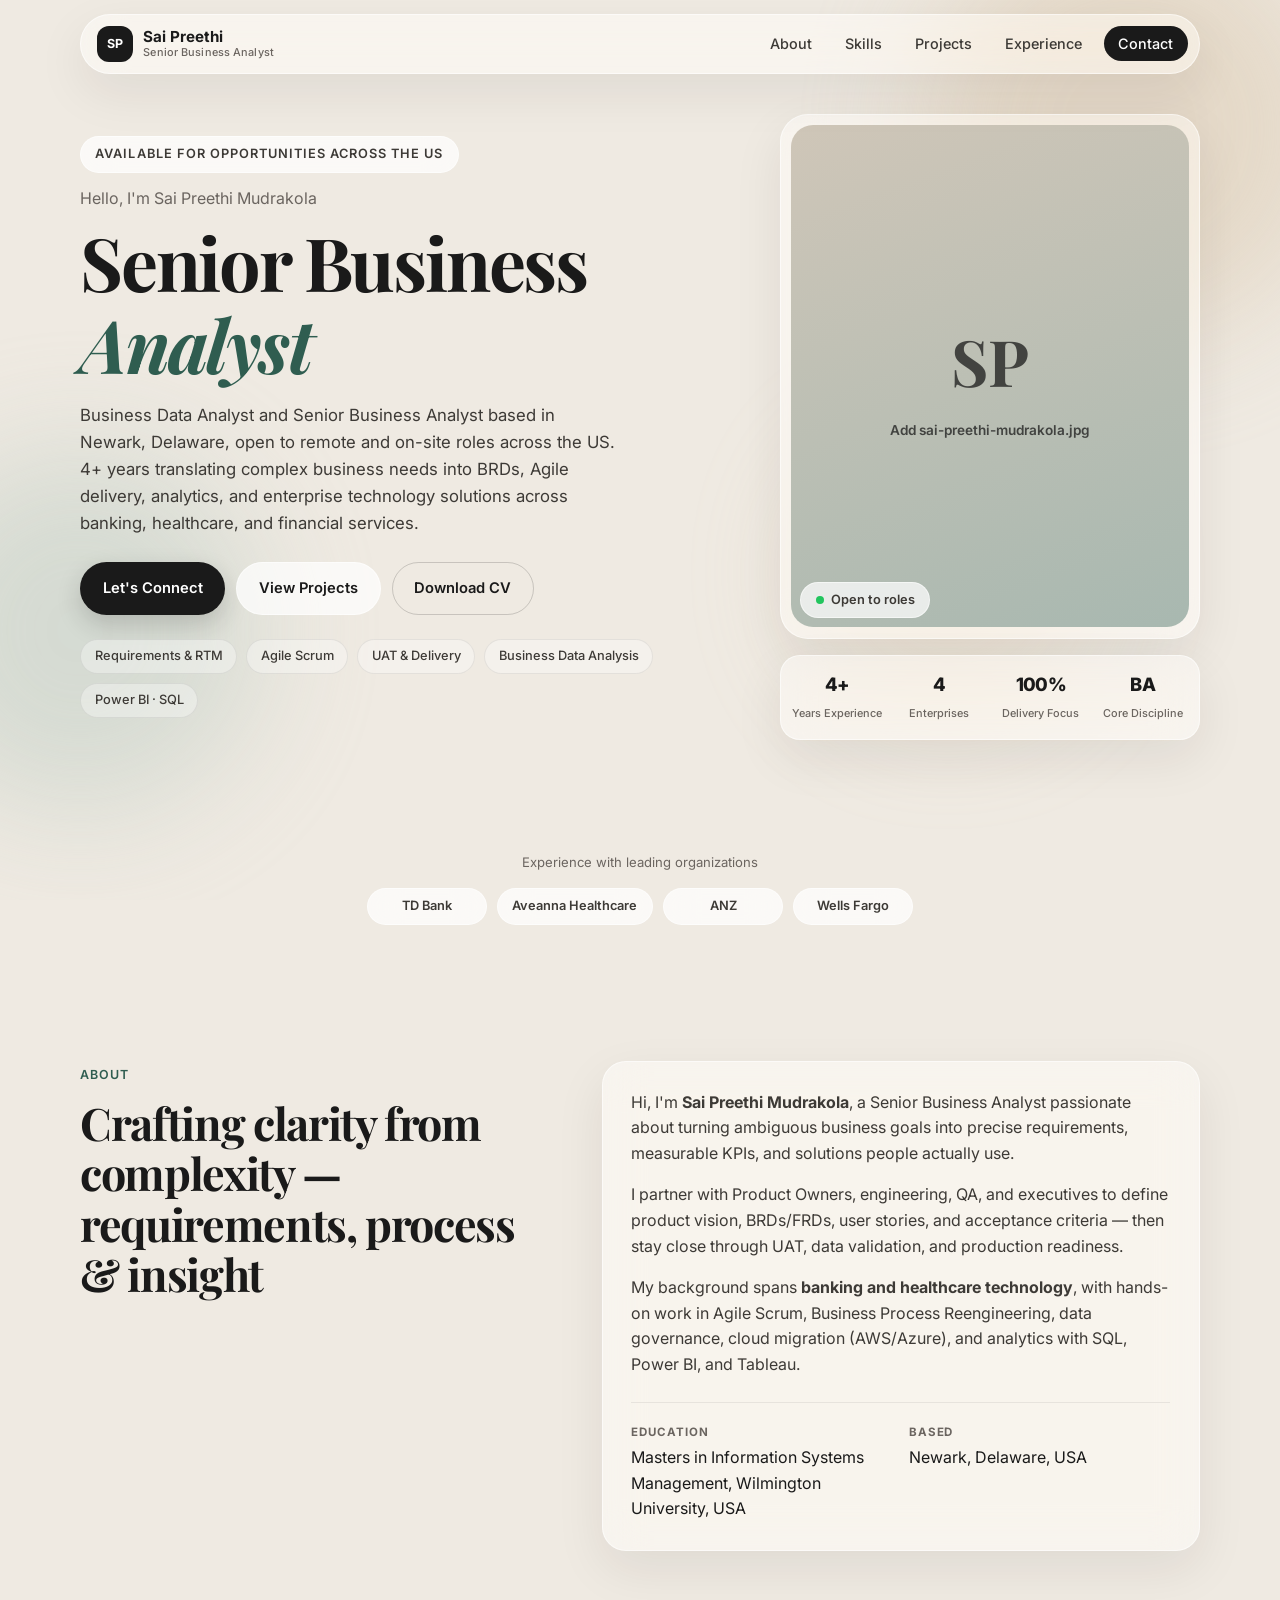
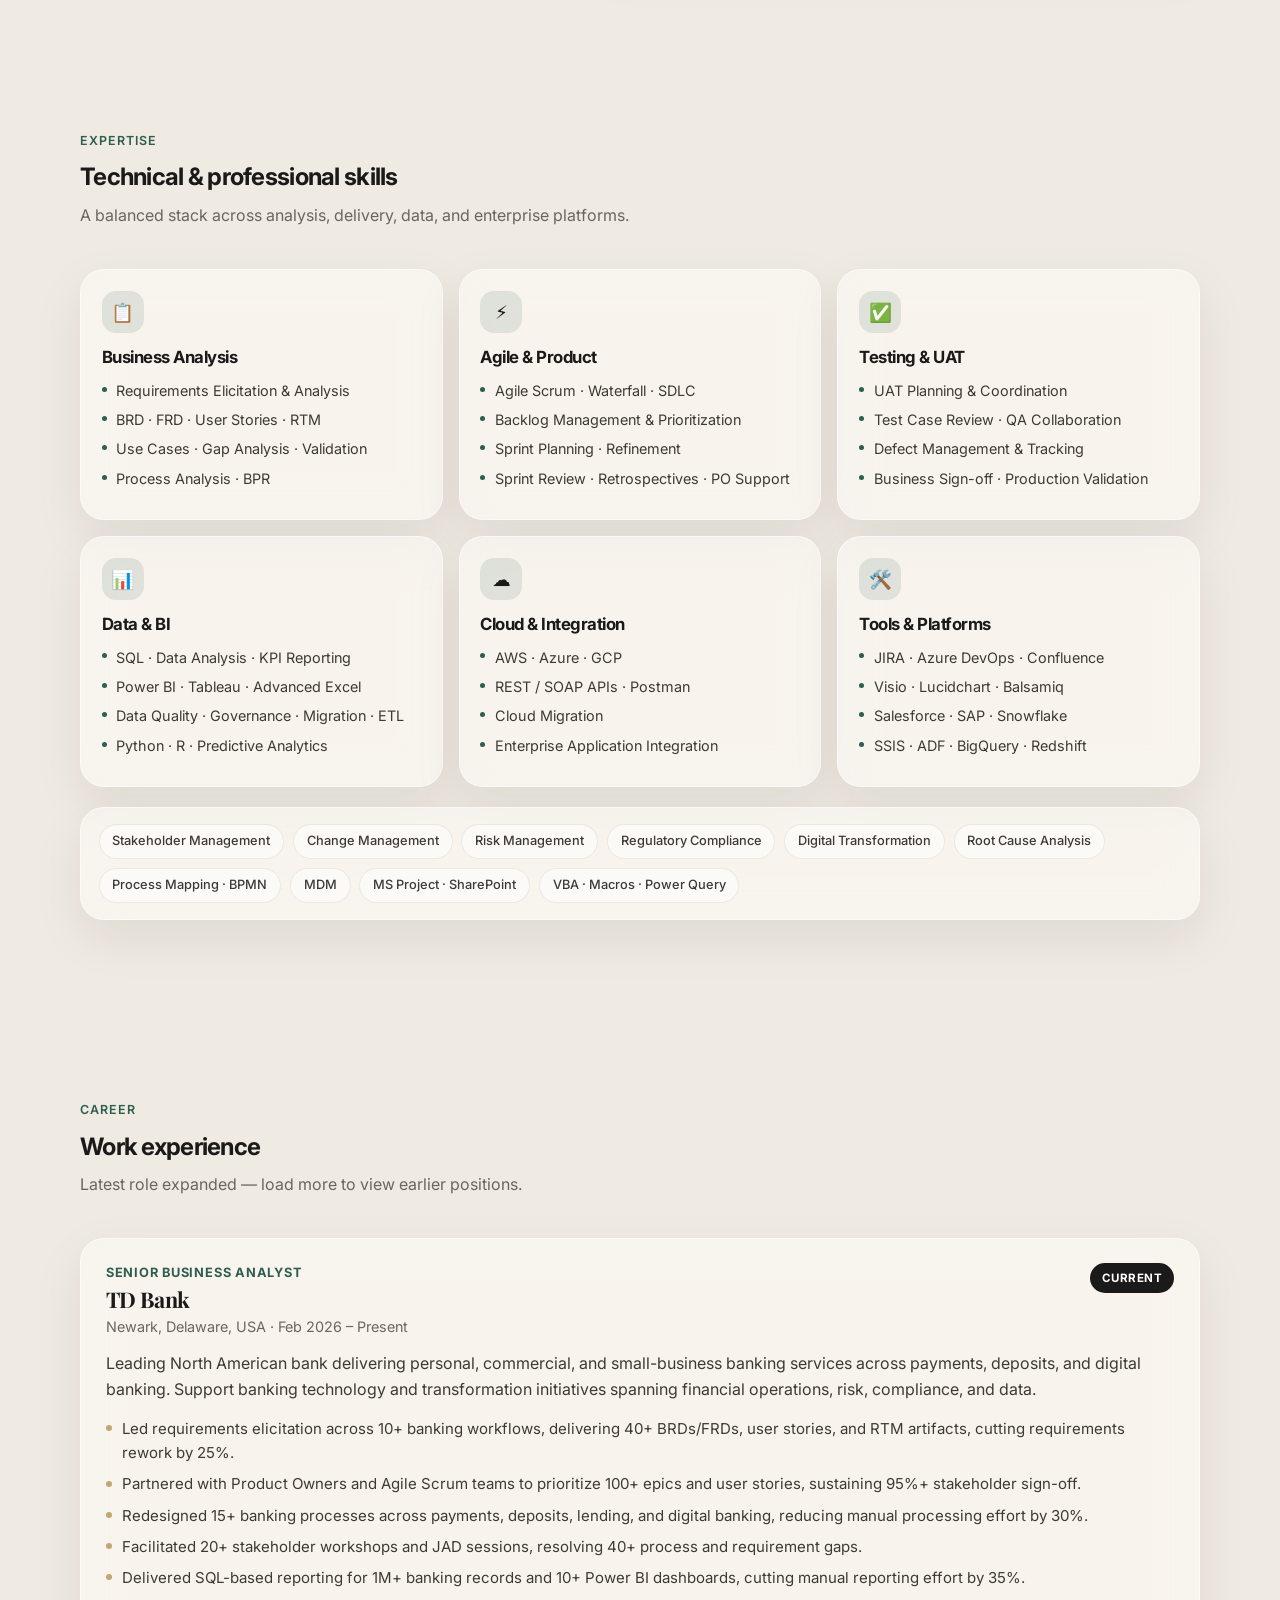
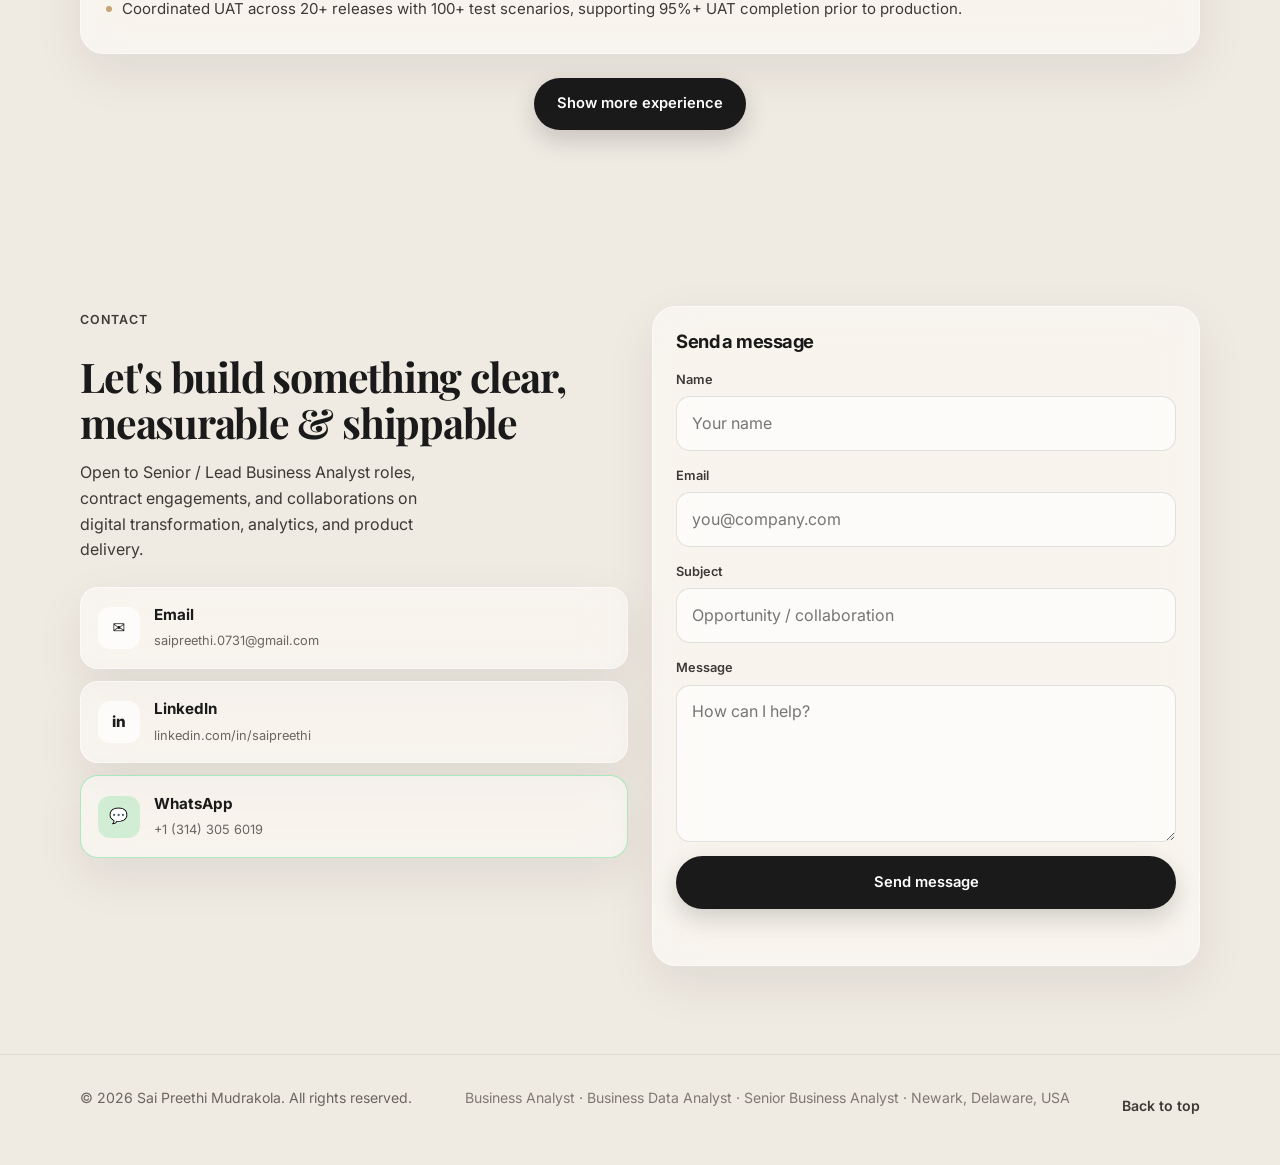
==== commit 3f04de88: "Update index.html" ====
--- a/index.html
+++ b/index.html
@@ -5,40 +5,45 @@
   <meta name="viewport" content="width=device-width, initial-scale=1.0" />
   <meta http-equiv="X-UA-Compatible" content="IE=edge" />
 
-
-  <title>Sai Preethi Mudrakola | Senior Business Analyst Portfolio</title>
-  <meta name="title" content="Sai Preethi Mudrakola | Senior Business Analyst Portfolio" />
-  <meta name="description" content="Sai Preethi Mudrakola is a Senior Business Analyst with 4+ years of experience in requirements management, Agile Scrum, UAT, Power BI, SQL, digital transformation, and enterprise solutions across banking and healthcare." />
-  <meta name="keywords" content="Sai Preethi Mudrakola, Sai Preethi, saipreethi, Business Analyst, Senior Business Analyst, BRD, FRD, Agile Scrum, Power BI, SQL, UAT, TD Bank, Aveanna Healthcare, ANZ, Wells Fargo, portfolio" />
+  <!-- Primary SEO -->
+  <title>Sai Preethi Mudrakola | Business Data Analyst &amp; Senior Business Analyst</title>
+  <meta name="title" content="Sai Preethi Mudrakola | Business Data Analyst &amp; Senior Business Analyst" />
+  <meta name="description" content="Sai Preethi Mudrakola is a Business Data Analyst and Senior Business Analyst in Delaware, open to roles across the US. SQL, Power BI, Agile, BRDs, UAT." />
+  <meta name="keywords" content="Sai Preethi Mudrakola, Sai Preethi Mudhrakola, Preethi Mudrakola, Preethi Mudhrakola, Business Data Analyst, Business Analyst, Senior Business Analyst, Business Analyst Delaware, remote Business Analyst USA, SQL, Power BI, Agile Scrum, BRD, UAT" />
   <meta name="author" content="Sai Preethi Mudrakola" />
   <meta name="robots" content="index, follow, max-image-preview:large, max-snippet:-1, max-video-preview:-1" />
   <meta name="googlebot" content="index, follow" />
   <meta name="theme-color" content="#f3efe8" />
   <link rel="canonical" href="https://saipreethimudrakola.github.io/SaipreethiMudrakola/" />
 
+  <!-- Open Graph -->
   <meta property="og:type" content="website" />
   <meta property="og:url" content="https://saipreethimudrakola.github.io/SaipreethiMudrakola/" />
-  <meta property="og:title" content="Sai Preethi Mudrakola | Senior Business Analyst" />
-  <meta property="og:description" content="Senior Business Analyst with 4+ years of experience delivering BRDs, Agile delivery, UAT, Power BI analytics, and digital transformation." />
-  <meta property="og:image" content="https://saipreethimudrakola.github.io/SaipreethiMudrakola/assets/images/headshot.jpg" />
+  <meta property="og:title" content="Sai Preethi Mudrakola | Business Data Analyst &amp; Senior Business Analyst" />
+  <meta property="og:description" content="Business Data Analyst and Senior Business Analyst based in Delaware, open to roles across the US. SQL, Power BI, Agile delivery, BRDs and UAT." />
+  <meta property="og:image" content="https://saipreethimudrakola.github.io/SaipreethiMudrakola/assets/images/sai-preethi-mudrakola.jpeg" />
+  <meta property="og:image:alt" content="Sai Preethi Mudrakola, Business Data Analyst and Senior Business Analyst" />
   <meta property="og:site_name" content="Sai Preethi Mudrakola Portfolio" />
   <meta property="og:locale" content="en_US" />
 
-
+  <!-- Twitter -->
   <meta name="twitter:card" content="summary_large_image" />
-  <meta name="twitter:title" content="Sai Preethi Mudrakola | Senior Business Analyst" />
-  <meta name="twitter:description" content="Senior Business Analyst portfolio — requirements, Agile, analytics, and digital transformation." />
-  <meta name="twitter:image" content="https://saipreethimudrakola.github.io/SaipreethiMudrakola/assets/images/headshot.jpg" />
-
+  <meta name="twitter:title" content="Sai Preethi Mudrakola | Business Data Analyst &amp; Senior Business Analyst" />
+  <meta name="twitter:description" content="Business Data Analyst and Senior Business Analyst in Delaware, open to US roles. SQL, Power BI, Agile, requirements." />
+  <meta name="twitter:image" content="https://saipreethimudrakola.github.io/SaipreethiMudrakola/assets/images/sai-preethi-mudrakola.jpeg" />
+
+  <!-- Favicon -->
   <link rel="icon" type="image/svg+xml" href="assets/icons/favicon.svg" />
-  <link rel="apple-touch-icon" href="assets/images/headshot.jpg" />
-
+  <link rel="apple-touch-icon" href="assets/images/sai-preethi-mudrakola.jpeg" />
+
+  <!-- Fonts -->
   <link rel="preconnect" href="https://fonts.googleapis.com" />
   <link rel="preconnect" href="https://fonts.gstatic.com" crossorigin />
   <link href="https://fonts.googleapis.com/css2?family=Inter:wght@400;500;600;700;800&family=Playfair+Display:wght@600;700&display=swap" rel="stylesheet" />
 
   <link rel="stylesheet" href="styles.css" />
 
+  <!-- Person + WebSite structured data for Google name search -->
   <script type="application/ld+json">
   {
     "@context": "https://schema.org",
@@ -47,39 +52,56 @@
         "@type": "Person",
         "@id": "https://saipreethimudrakola.github.io/SaipreethiMudrakola/#person",
         "name": "Sai Preethi Mudrakola",
-        "alternateName": ["Sai Preethi", "saipreethi", "SaiPreethi Mudrakola"],
+        "givenName": "Sai Preethi",
+        "familyName": "Mudrakola",
+        "alternateName": ["Sai Preethi", "Preethi Mudrakola", "Sai Preethi Mudhrakola", "Preethi Mudhrakola", "SaiPreethi Mudrakola", "Saipreethi Mudrakola"],
         "url": "https://saipreethimudrakola.github.io/SaipreethiMudrakola/",
-        "image": "https://saipreethimudrakola.github.io/SaipreethiMudrakola/assets/images/headshot.jpg",
-        "jobTitle": "Senior Business Analyst",
-        "description": "Senior Business Analyst with 4+ years of experience in business process analysis, requirements management, Agile Scrum, UAT, Power BI, SQL, and digital transformation.",
-        "email": "mailto:saipreethi.0731@gmail.com",
-        "telephone": "+1-314-305-6019",
+        "mainEntityOfPage": "https://saipreethimudrakola.github.io/SaipreethiMudrakola/",
+        "image": {
+          "@type": "ImageObject",
+          "@id": "https://saipreethimudrakola.github.io/SaipreethiMudrakola/#sai-preethi-mudrakola",
+          "url": "https://saipreethimudrakola.github.io/SaipreethiMudrakola/assets/images/sai-preethi-mudrakola.jpeg",
+          "contentUrl": "https://saipreethimudrakola.github.io/SaipreethiMudrakola/assets/images/sai-preethi-mudrakola.jpeg",
+          "caption": "Sai Preethi Mudrakola, Business Data Analyst and Senior Business Analyst",
+          "creditText": "Sai Preethi Mudrakola"
+        },
+        "jobTitle": "Business Data Analyst | Senior Business Analyst",
+        "description": "Business Data Analyst and Senior Business Analyst in Delaware with 4+ years of experience in requirements management, SQL, Power BI, Agile Scrum, UAT and digital transformation. Open to opportunities across the United States.",
         "address": {
           "@type": "PostalAddress",
           "addressLocality": "Newark",
-          "addressRegion": "Delaware",
+          "addressRegion": "DE",
           "addressCountry": "US"
         },
+        "homeLocation": { "@type": "Place", "name": "Newark, Delaware, USA" },
+        "hasOccupation": [
+          {
+            "@type": "Occupation",
+            "name": "Business Data Analyst",
+            "occupationLocation": { "@type": "Country", "name": "United States" },
+            "skills": "SQL, Power BI, data analysis, reporting, dashboards, KPI analysis"
+          },
+          {
+            "@type": "Occupation",
+            "name": "Senior Business Analyst",
+            "occupationLocation": { "@type": "Country", "name": "United States" },
+            "skills": "Requirements management, BRD, FRD, Agile Scrum, UAT, stakeholder management"
+          },
+          {
+            "@type": "Occupation",
+            "name": "Business Analyst",
+            "occupationLocation": { "@type": "Country", "name": "United States" }
+          }
+        ],
         "alumniOf": {
           "@type": "CollegeOrUniversity",
-          "name": "Wilmington University — Masters in Information Systems Management"
+          "name": "Wilmington University"
         },
-        "worksFor": {
-          "@type": "Organization",
-          "name": "TD Bank"
-        },
+        "worksFor": { "@type": "Organization", "name": "TD Bank" },
         "knowsAbout": [
-          "Business Analysis",
-          "Agile Scrum",
-          "Requirements Engineering",
-          "BRD",
-          "FRD",
-          "UAT",
-          "Power BI",
-          "SQL",
-          "Data Governance",
-          "Digital Transformation",
-          "Cloud Migration"
+          "Business Analysis", "Business Data Analysis", "Agile Scrum", "Requirements Engineering",
+          "BRD", "FRD", "UAT", "Power BI", "SQL", "Data Governance",
+          "Digital Transformation", "Cloud Migration"
         ],
         "sameAs": [
           "https://www.linkedin.com/in/saipreethi",
@@ -90,8 +112,9 @@
         "@type": "WebSite",
         "@id": "https://saipreethimudrakola.github.io/SaipreethiMudrakola/#website",
         "url": "https://saipreethimudrakola.github.io/SaipreethiMudrakola/",
-        "name": "Sai Preethi Mudrakola Portfolio",
-        "description": "Official portfolio website of Sai Preethi Mudrakola, Senior Business Analyst.",
+        "name": "Sai Preethi Mudrakola",
+        "alternateName": ["Sai Preethi Mudrakola Portfolio", "Sai Preethi Mudrakola | Business Data Analyst"],
+        "description": "Official portfolio of Sai Preethi Mudrakola, Business Data Analyst and Senior Business Analyst in Delaware.",
         "publisher": { "@id": "https://saipreethimudrakola.github.io/SaipreethiMudrakola/#person" },
         "inLanguage": "en-US"
       },
@@ -99,7 +122,8 @@
         "@type": "ProfilePage",
         "@id": "https://saipreethimudrakola.github.io/SaipreethiMudrakola/#profilepage",
         "url": "https://saipreethimudrakola.github.io/SaipreethiMudrakola/",
-        "name": "Sai Preethi Mudrakola | Senior Business Analyst Portfolio",
+        "name": "Sai Preethi Mudrakola | Business Data Analyst & Senior Business Analyst",
+        "primaryImageOfPage": { "@id": "https://saipreethimudrakola.github.io/SaipreethiMudrakola/#sai-preethi-mudrakola" },
         "mainEntity": { "@id": "https://saipreethimudrakola.github.io/SaipreethiMudrakola/#person" },
         "isPartOf": { "@id": "https://saipreethimudrakola.github.io/SaipreethiMudrakola/#website" }
       }
@@ -108,7 +132,7 @@
   </script>
 </head>
 <body>
-
+  <!-- Skip link for accessibility / ATS / crawlers -->
   <a class="skip-link" href="#main">Skip to main content</a>
 
   <!-- Ambient background orbs -->
@@ -141,18 +165,18 @@
   </header>
 
   <main id="main">
-
+    <!-- HERO -->
     <section class="hero section" id="home" aria-labelledby="hero-heading">
       <div class="container hero-grid">
         <div class="hero-copy">
-          <p class="eyebrow glass-pill">Available for opportunities</p>
-          <p class="hero-hello">Hello, I'm Sai Preethi</p>
+          <p class="eyebrow glass-pill">Available for opportunities across the US</p>
+          <p class="hero-hello">Hello, I'm Sai Preethi Mudrakola</p>
           <h1 id="hero-heading">
             Senior Business<br />
             <span class="accent">Analyst</span>
           </h1>
           <p class="hero-lead">
-            4+ years translating complex business needs into BRDs, Agile delivery,
+            Business Data Analyst and Senior Business Analyst based in Newark, Delaware, open to remote and on-site roles across the US. 4+ years translating complex business needs into BRDs, Agile delivery,
             analytics, and enterprise technology solutions across banking,
             healthcare, and financial services.
           </p>
@@ -165,16 +189,17 @@
             <li>Requirements &amp; RTM</li>
             <li>Agile Scrum</li>
             <li>UAT &amp; Delivery</li>
+            <li>Business Data Analysis</li>
             <li>Power BI · SQL</li>
           </ul>
         </div>
 
         <div class="hero-visual">
           <div class="portrait-frame glass">
-        
+            <!-- Replace assets/images/sai-preethi-mudrakola.jpg with your professional photo -->
             <img
-              src="assets/images/headshot.jpeg"
-              alt="Professional headshot of Sai Preethi Mudrakola, Senior Business Analyst"
+              src="assets/images/sai-preethi-mudrakola.jpeg"
+              alt="Professional sai-preethi-mudrakola of Sai Preethi Mudrakola, Senior Business Analyst"
               width="480"
               height="560"
               class="portrait-img"
@@ -183,7 +208,7 @@
             />
             <div class="portrait-fallback is-hidden" id="portraitFallback" aria-hidden="true">
               <span class="portrait-initials">SP</span>
-              <span class="portrait-note">Add headshot.jpg</span>
+              <span class="portrait-note">Add sai-preethi-mudrakola.jpg</span>
             </div>
             <div class="portrait-badge glass-pill">
               <span class="pulse"></span> Open to roles
@@ -212,6 +237,7 @@
       </div>
     </section>
 
+    <!-- TRUST STRIP -->
     <section class="trust section-tight" aria-label="Organizations worked with">
       <div class="container">
         <p class="trust-label">Experience with leading organizations</p>
@@ -376,7 +402,7 @@
                 <li>Agile</li>
               </ul>
               <div class="project-actions">
-                <a class="btn btn-sm btn-outline" href="https://github.com/saipreethi" target="_blank" rel="noopener noreferrer">GitHub</a>
+                <a class="btn btn-sm btn-outline" href="https://github.com/SaipreethiMudrakola" target="_blank" rel="noopener noreferrer">GitHub</a>
                 <a class="btn btn-sm btn-primary" href="https://saipreethimudrakola.github.io/SaipreethiMudrakola/" target="_blank" rel="noopener noreferrer">Go Live</a>
               </div>
             </div>
@@ -400,7 +426,7 @@
                 <li>Data Quality</li>
               </ul>
               <div class="project-actions">
-                <a class="btn btn-sm btn-outline" href="https://github.com/saipreethi" target="_blank" rel="noopener noreferrer">GitHub</a>
+                <a class="btn btn-sm btn-outline" href="https://github.com/SaipreethiMudrakola" target="_blank" rel="noopener noreferrer">GitHub</a>
                 <a class="btn btn-sm btn-primary" href="https://saipreethimudrakola.github.io/SaipreethiMudrakola/" target="_blank" rel="noopener noreferrer">Go Live</a>
               </div>
             </div>
@@ -424,7 +450,7 @@
                 <li>Confluence</li>
               </ul>
               <div class="project-actions">
-                <a class="btn btn-sm btn-outline" href="https://github.com/saipreethi" target="_blank" rel="noopener noreferrer">GitHub</a>
+                <a class="btn btn-sm btn-outline" href="https://github.com/SaipreethiMudrakola" target="_blank" rel="noopener noreferrer">GitHub</a>
                 <a class="btn btn-sm btn-primary" href="https://saipreethimudrakola.github.io/SaipreethiMudrakola/" target="_blank" rel="noopener noreferrer">Go Live</a>
               </div>
             </div>
@@ -448,7 +474,7 @@
                 <li>UAT</li>
               </ul>
               <div class="project-actions">
-                <a class="btn btn-sm btn-outline" href="https://github.com/saipreethi" target="_blank" rel="noopener noreferrer">GitHub</a>
+                <a class="btn btn-sm btn-outline" href="https://github.com/SaipreethiMudrakola" target="_blank" rel="noopener noreferrer">GitHub</a>
                 <a class="btn btn-sm btn-primary" href="https://saipreethimudrakola.github.io/SaipreethiMudrakola/" target="_blank" rel="noopener noreferrer">Go Live</a>
               </div>
             </div>
@@ -589,7 +615,7 @@
               <span class="cm-icon" aria-hidden="true">in</span>
               <span>
                 <strong>LinkedIn</strong>
-                <small>https://www.linkedin.com/in/saipreethi-mudrakola-94334334a</small>
+                <small>linkedin.com/in/saipreethi</small>
               </span>
             </a>
             <a class="contact-method glass whatsapp" id="whatsappBtn" href="https://wa.me/13143056019?text=Hi%20Sai%20Preethi%2C%20I%20found%20your%20portfolio%20and%20would%20like%20to%20connect." target="_blank" rel="noopener noreferrer">
@@ -630,7 +656,7 @@
   <footer class="site-footer">
     <div class="container footer-inner">
       <p>© <span id="year"></span> Sai Preethi Mudrakola. All rights reserved.</p>
-      <p class="footer-seo">Senior Business Analyst · saipreethi · Newark, DE</p>
+      <p class="footer-seo">Business Analyst · Business Data Analyst · Senior Business Analyst · Newark, Delaware, USA</p>
       <a href="#main" class="back-top">Back to top</a>
     </div>
   </footer>
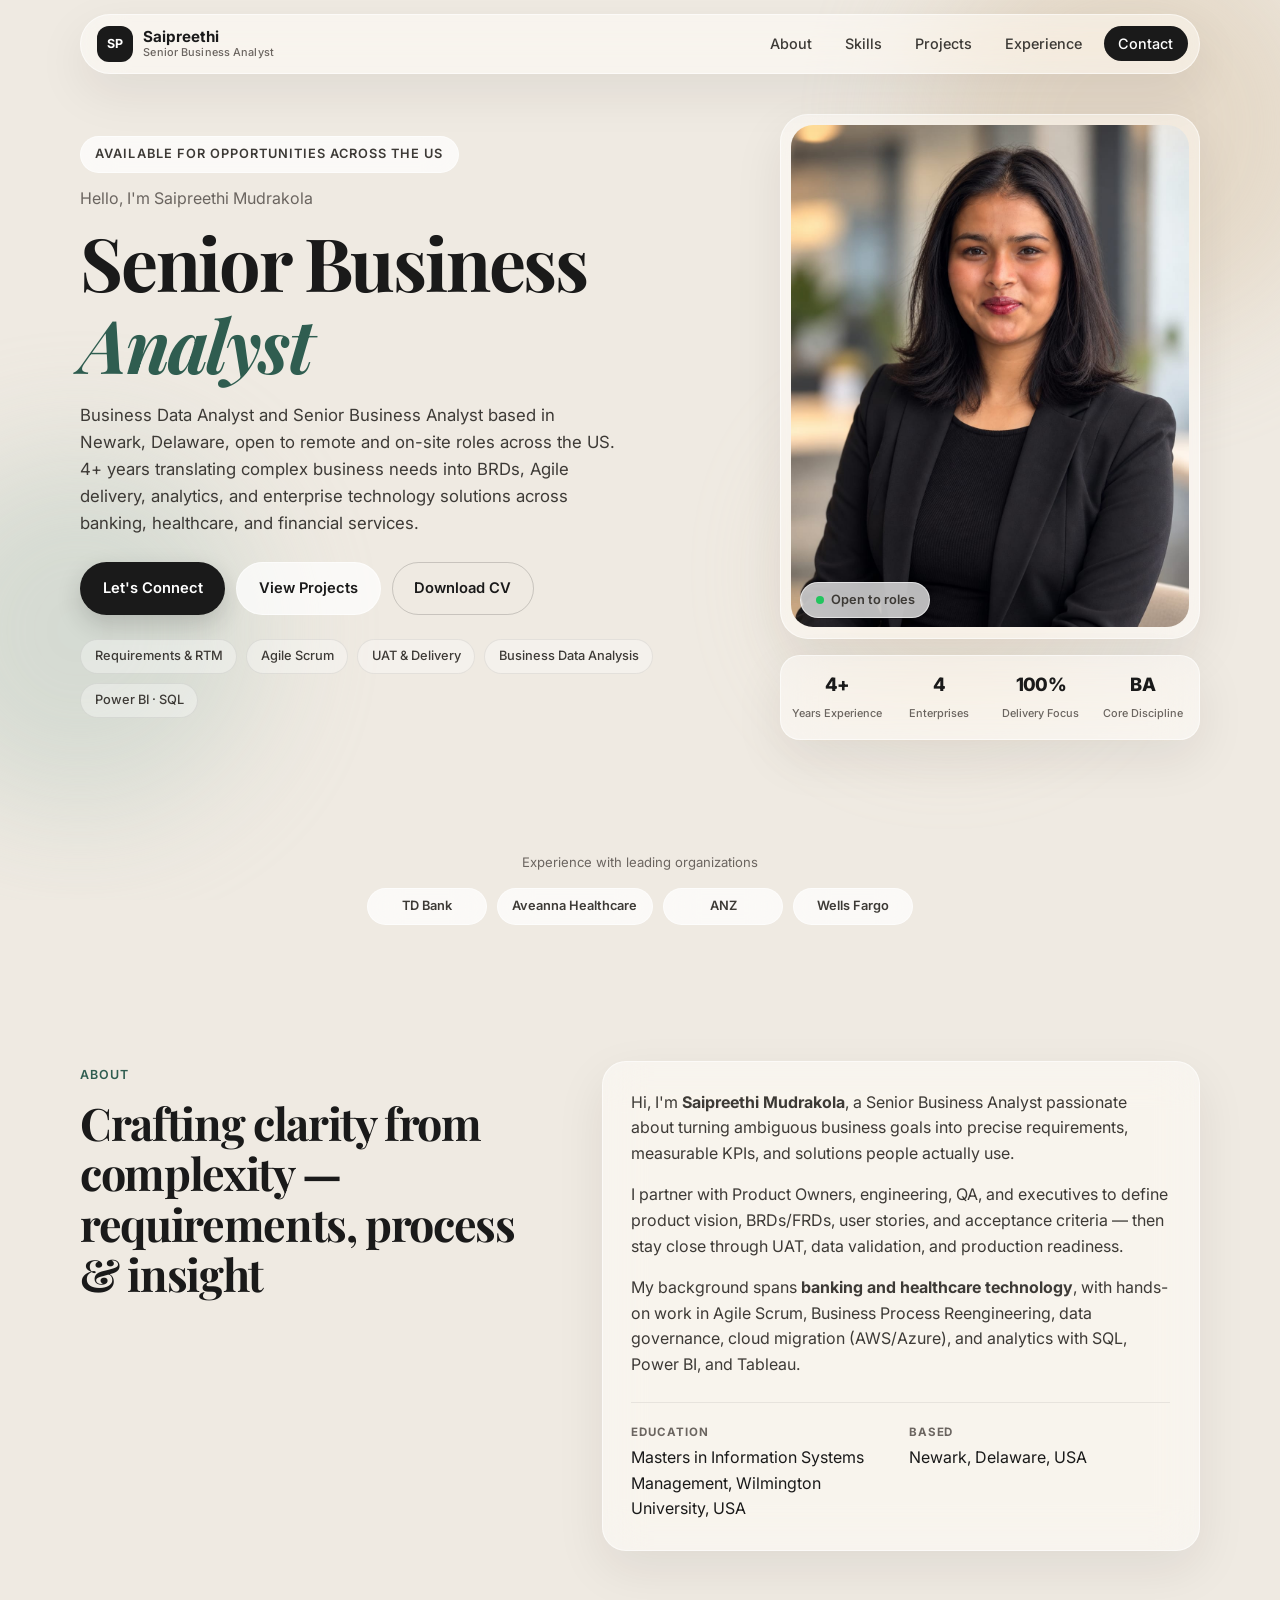
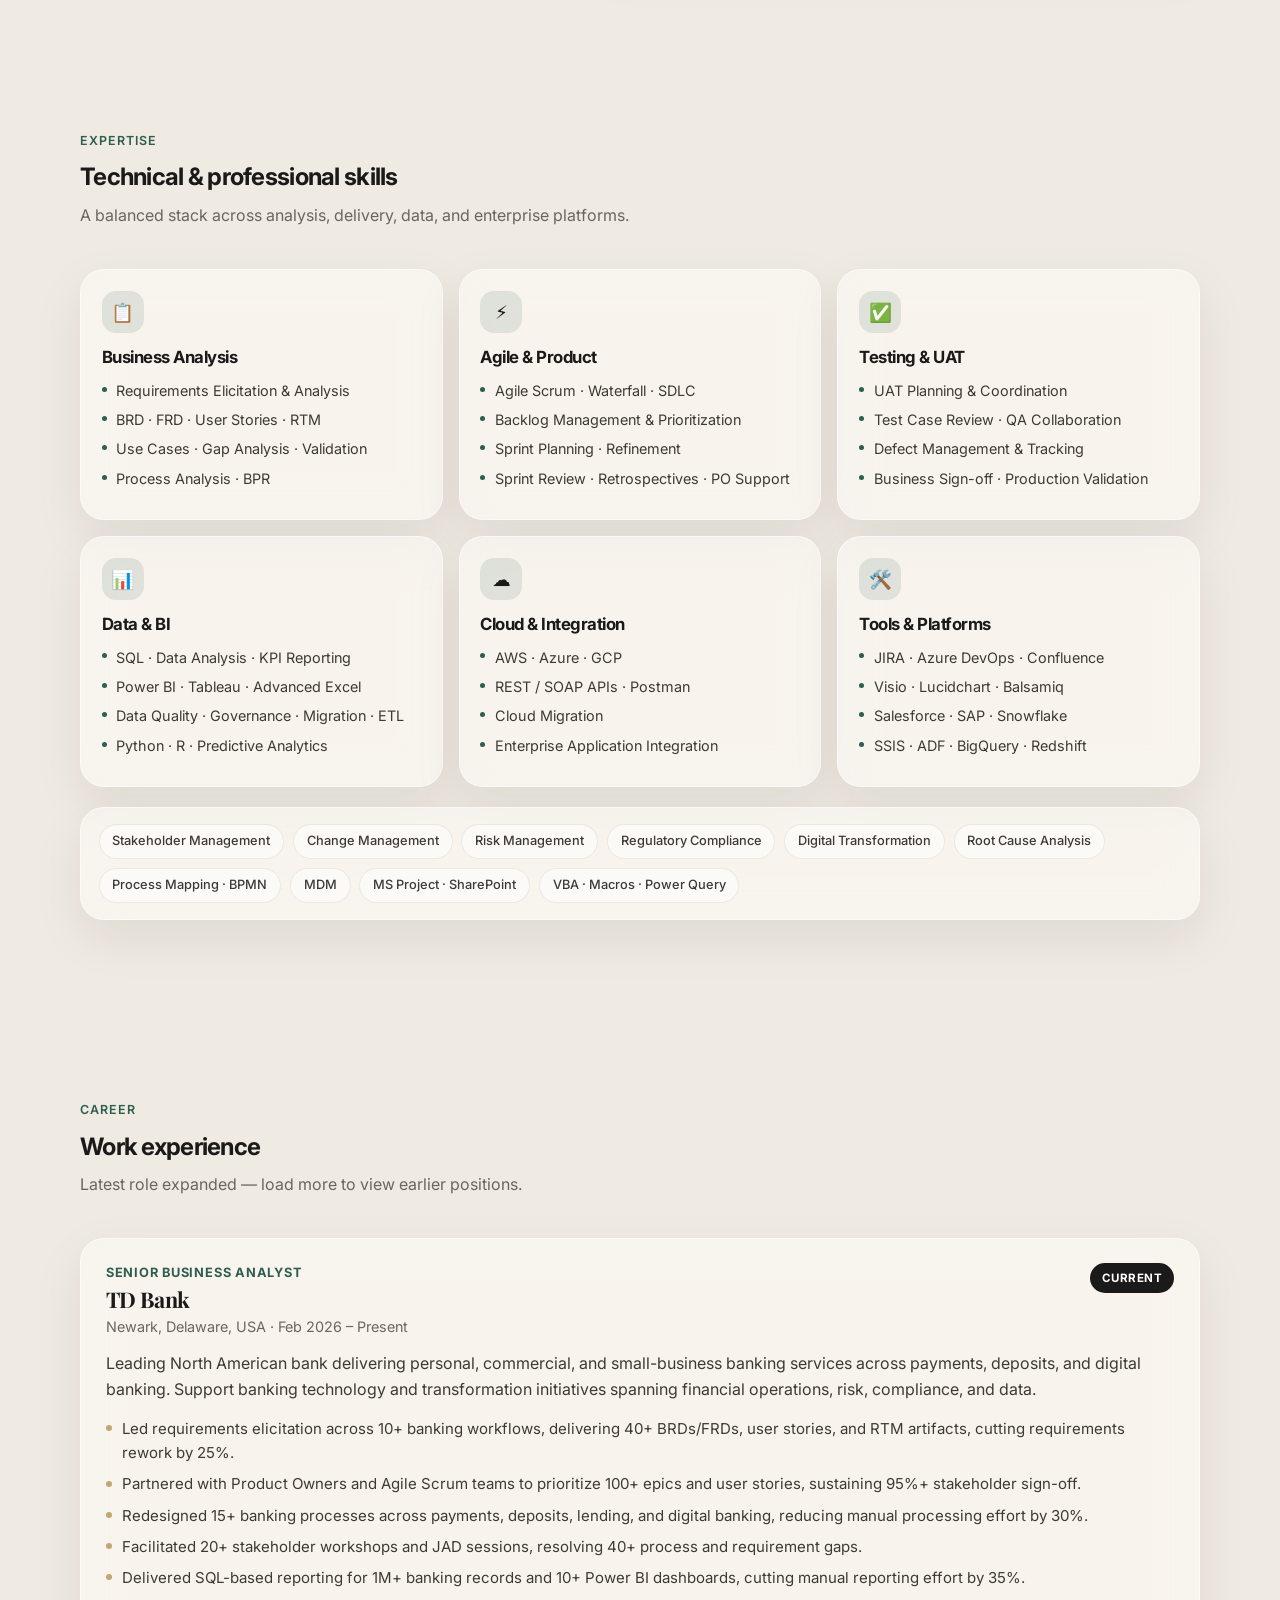
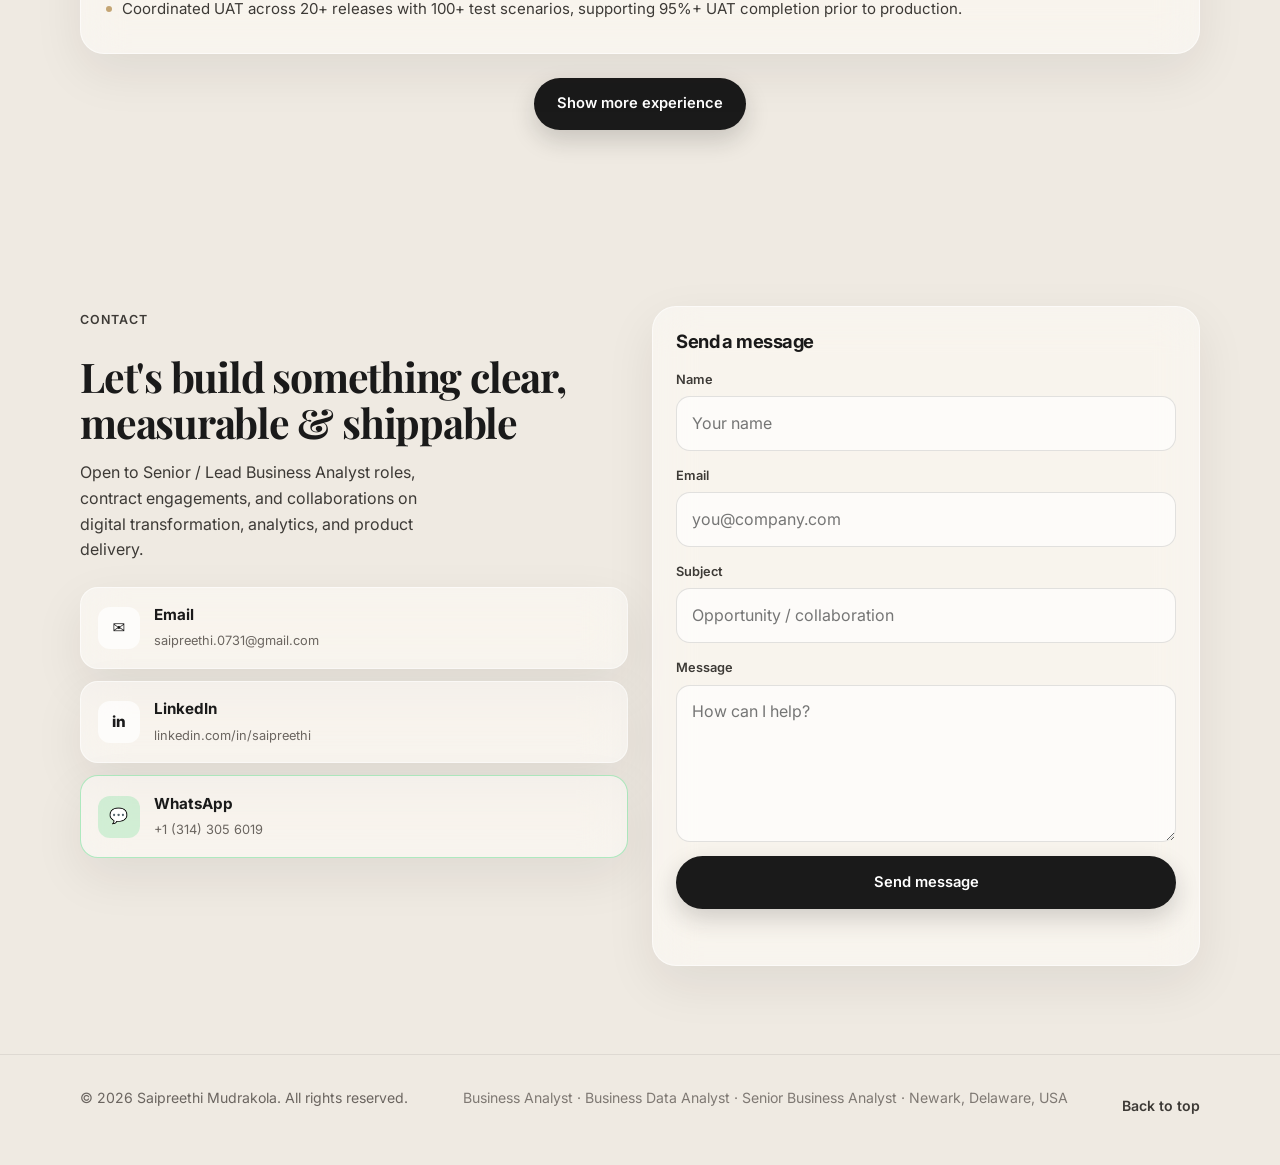
==== commit 57193a18: "Update index.html" ====
--- a/index.html
+++ b/index.html
@@ -6,11 +6,11 @@
   <meta http-equiv="X-UA-Compatible" content="IE=edge" />
 
   <!-- Primary SEO -->
-  <title>Sai Preethi Mudrakola | Business Data Analyst &amp; Senior Business Analyst</title>
-  <meta name="title" content="Sai Preethi Mudrakola | Business Data Analyst &amp; Senior Business Analyst" />
-  <meta name="description" content="Sai Preethi Mudrakola is a Business Data Analyst and Senior Business Analyst in Delaware, open to roles across the US. SQL, Power BI, Agile, BRDs, UAT." />
-  <meta name="keywords" content="Sai Preethi Mudrakola, Sai Preethi Mudhrakola, Preethi Mudrakola, Preethi Mudhrakola, Business Data Analyst, Business Analyst, Senior Business Analyst, Business Analyst Delaware, remote Business Analyst USA, SQL, Power BI, Agile Scrum, BRD, UAT" />
-  <meta name="author" content="Sai Preethi Mudrakola" />
+  <title>Saipreethi Mudrakola | Business Data Analyst &amp; Senior Business Analyst</title>
+  <meta name="title" content="Saipreethi Mudrakola | Business Data Analyst &amp; Senior Business Analyst" />
+  <meta name="description" content="Saipreethi Mudrakola is a Business Data Analyst and Senior Business Analyst in Delaware, open to roles across the US. SQL, Power BI, Agile, BRDs, UAT." />
+  <meta name="keywords" content="Saipreethi Mudrakola, Saipreethi Mudhrakola, Preethi Mudrakola, Preethi Mudhrakola, Business Data Analyst, Business Analyst, Senior Business Analyst, Business Analyst Delaware, remote Business Analyst USA, SQL, Power BI, Agile Scrum, BRD, UAT" />
+  <meta name="author" content="Saipreethi Mudrakola" />
   <meta name="robots" content="index, follow, max-image-preview:large, max-snippet:-1, max-video-preview:-1" />
   <meta name="googlebot" content="index, follow" />
   <meta name="theme-color" content="#f3efe8" />
@@ -19,16 +19,16 @@
   <!-- Open Graph -->
   <meta property="og:type" content="website" />
   <meta property="og:url" content="https://saipreethimudrakola.github.io/SaipreethiMudrakola/" />
-  <meta property="og:title" content="Sai Preethi Mudrakola | Business Data Analyst &amp; Senior Business Analyst" />
+  <meta property="og:title" content="Saipreethi Mudrakola | Business Data Analyst &amp; Senior Business Analyst" />
   <meta property="og:description" content="Business Data Analyst and Senior Business Analyst based in Delaware, open to roles across the US. SQL, Power BI, Agile delivery, BRDs and UAT." />
   <meta property="og:image" content="https://saipreethimudrakola.github.io/SaipreethiMudrakola/assets/images/sai-preethi-mudrakola.jpeg" />
-  <meta property="og:image:alt" content="Sai Preethi Mudrakola, Business Data Analyst and Senior Business Analyst" />
-  <meta property="og:site_name" content="Sai Preethi Mudrakola Portfolio" />
+  <meta property="og:image:alt" content="Saipreethi Mudrakola, Business Data Analyst and Senior Business Analyst" />
+  <meta property="og:site_name" content="Saipreethi Mudrakola Portfolio" />
   <meta property="og:locale" content="en_US" />
 
   <!-- Twitter -->
   <meta name="twitter:card" content="summary_large_image" />
-  <meta name="twitter:title" content="Sai Preethi Mudrakola | Business Data Analyst &amp; Senior Business Analyst" />
+  <meta name="twitter:title" content="Saipreethi Mudrakola | Business Data Analyst &amp; Senior Business Analyst" />
   <meta name="twitter:description" content="Business Data Analyst and Senior Business Analyst in Delaware, open to US roles. SQL, Power BI, Agile, requirements." />
   <meta name="twitter:image" content="https://saipreethimudrakola.github.io/SaipreethiMudrakola/assets/images/sai-preethi-mudrakola.jpeg" />
 
@@ -51,10 +51,10 @@
       {
         "@type": "Person",
         "@id": "https://saipreethimudrakola.github.io/SaipreethiMudrakola/#person",
-        "name": "Sai Preethi Mudrakola",
-        "givenName": "Sai Preethi",
+        "name": "Saipreethi Mudrakola",
+        "givenName": "Saipreethi",
         "familyName": "Mudrakola",
-        "alternateName": ["Sai Preethi", "Preethi Mudrakola", "Sai Preethi Mudhrakola", "Preethi Mudhrakola", "SaiPreethi Mudrakola", "Saipreethi Mudrakola"],
+        "alternateName": ["Saipreethi", "Preethi Mudrakola", "Saipreethi Mudhrakola", "Preethi Mudhrakola" , "SaiPreethi Mudrakola", "Saipreethi Mudrakola , "Preethi"],
         "url": "https://saipreethimudrakola.github.io/SaipreethiMudrakola/",
         "mainEntityOfPage": "https://saipreethimudrakola.github.io/SaipreethiMudrakola/",
         "image": {
@@ -62,8 +62,8 @@
           "@id": "https://saipreethimudrakola.github.io/SaipreethiMudrakola/#sai-preethi-mudrakola",
           "url": "https://saipreethimudrakola.github.io/SaipreethiMudrakola/assets/images/sai-preethi-mudrakola.jpeg",
           "contentUrl": "https://saipreethimudrakola.github.io/SaipreethiMudrakola/assets/images/sai-preethi-mudrakola.jpeg",
-          "caption": "Sai Preethi Mudrakola, Business Data Analyst and Senior Business Analyst",
-          "creditText": "Sai Preethi Mudrakola"
+          "caption": "Saipreethi Mudrakola, Business Data Analyst and Senior Business Analyst",
+          "creditText": "Saipreethi Mudrakola"
         },
         "jobTitle": "Business Data Analyst | Senior Business Analyst",
         "description": "Business Data Analyst and Senior Business Analyst in Delaware with 4+ years of experience in requirements management, SQL, Power BI, Agile Scrum, UAT and digital transformation. Open to opportunities across the United States.",
@@ -112,9 +112,9 @@
         "@type": "WebSite",
         "@id": "https://saipreethimudrakola.github.io/SaipreethiMudrakola/#website",
         "url": "https://saipreethimudrakola.github.io/SaipreethiMudrakola/",
-        "name": "Sai Preethi Mudrakola",
-        "alternateName": ["Sai Preethi Mudrakola Portfolio", "Sai Preethi Mudrakola | Business Data Analyst"],
-        "description": "Official portfolio of Sai Preethi Mudrakola, Business Data Analyst and Senior Business Analyst in Delaware.",
+        "name": "Saipreethi Mudrakola",
+        "alternateName": ["Saipreethi Mudrakola Portfolio", "Saipreethi Mudrakola | Business Data Analyst"],
+        "description": "Official portfolio of Saipreethi Mudrakola, Business Data Analyst and Senior Business Analyst in Delaware.",
         "publisher": { "@id": "https://saipreethimudrakola.github.io/SaipreethiMudrakola/#person" },
         "inLanguage": "en-US"
       },
@@ -122,7 +122,7 @@
         "@type": "ProfilePage",
         "@id": "https://saipreethimudrakola.github.io/SaipreethiMudrakola/#profilepage",
         "url": "https://saipreethimudrakola.github.io/SaipreethiMudrakola/",
-        "name": "Sai Preethi Mudrakola | Business Data Analyst & Senior Business Analyst",
+        "name": "Saipreethi Mudrakola | Business Data Analyst & Senior Business Analyst",
         "primaryImageOfPage": { "@id": "https://saipreethimudrakola.github.io/SaipreethiMudrakola/#sai-preethi-mudrakola" },
         "mainEntity": { "@id": "https://saipreethimudrakola.github.io/SaipreethiMudrakola/#person" },
         "isPartOf": { "@id": "https://saipreethimudrakola.github.io/SaipreethiMudrakola/#website" }
@@ -144,10 +144,10 @@
 
   <header class="site-header" id="top">
     <nav class="nav glass" aria-label="Primary">
-      <a class="logo" href="#top" aria-label="Sai Preethi Mudrakola home">
+      <a class="logo" href="#top" aria-label="Saipreethi Mudrakola home">
         <span class="logo-mark">SP</span>
         <span class="logo-text-wrap">
-          <span class="logo-text">Sai Preethi</span>
+          <span class="logo-text">Saipreethi</span>
           <span class="logo-subtitle">Senior Business Analyst</span>
         </span>
       </a>
@@ -170,7 +170,7 @@
       <div class="container hero-grid">
         <div class="hero-copy">
           <p class="eyebrow glass-pill">Available for opportunities across the US</p>
-          <p class="hero-hello">Hello, I'm Sai Preethi Mudrakola</p>
+          <p class="hero-hello">Hello, I'm Saipreethi Mudrakola</p>
           <h1 id="hero-heading">
             Senior Business<br />
             <span class="accent">Analyst</span>
@@ -199,7 +199,7 @@
             <!-- Replace assets/images/sai-preethi-mudrakola.jpg with your professional photo -->
             <img
               src="assets/images/sai-preethi-mudrakola.jpeg"
-              alt="Professional sai-preethi-mudrakola of Sai Preethi Mudrakola, Senior Business Analyst"
+              alt="Professional sai-preethi-mudrakola of Saipreethi Mudrakola, Senior Business Analyst"
               width="480"
               height="560"
               class="portrait-img"
@@ -259,7 +259,7 @@
         </div>
         <div class="about-card glass">
           <p>
-            Hi, I'm <strong>Sai Preethi Mudrakola</strong>, a Senior Business Analyst passionate about
+            Hi, I'm <strong>Saipreethi Mudrakola</strong>, a Senior Business Analyst passionate about
             turning ambiguous business goals into precise requirements, measurable KPIs, and
             solutions people actually use.
           </p>
@@ -655,7 +655,7 @@
 
   <footer class="site-footer">
     <div class="container footer-inner">
-      <p>© <span id="year"></span> Sai Preethi Mudrakola. All rights reserved.</p>
+      <p>© <span id="year"></span> Saipreethi Mudrakola. All rights reserved.</p>
       <p class="footer-seo">Business Analyst · Business Data Analyst · Senior Business Analyst · Newark, Delaware, USA</p>
       <a href="#main" class="back-top">Back to top</a>
     </div>
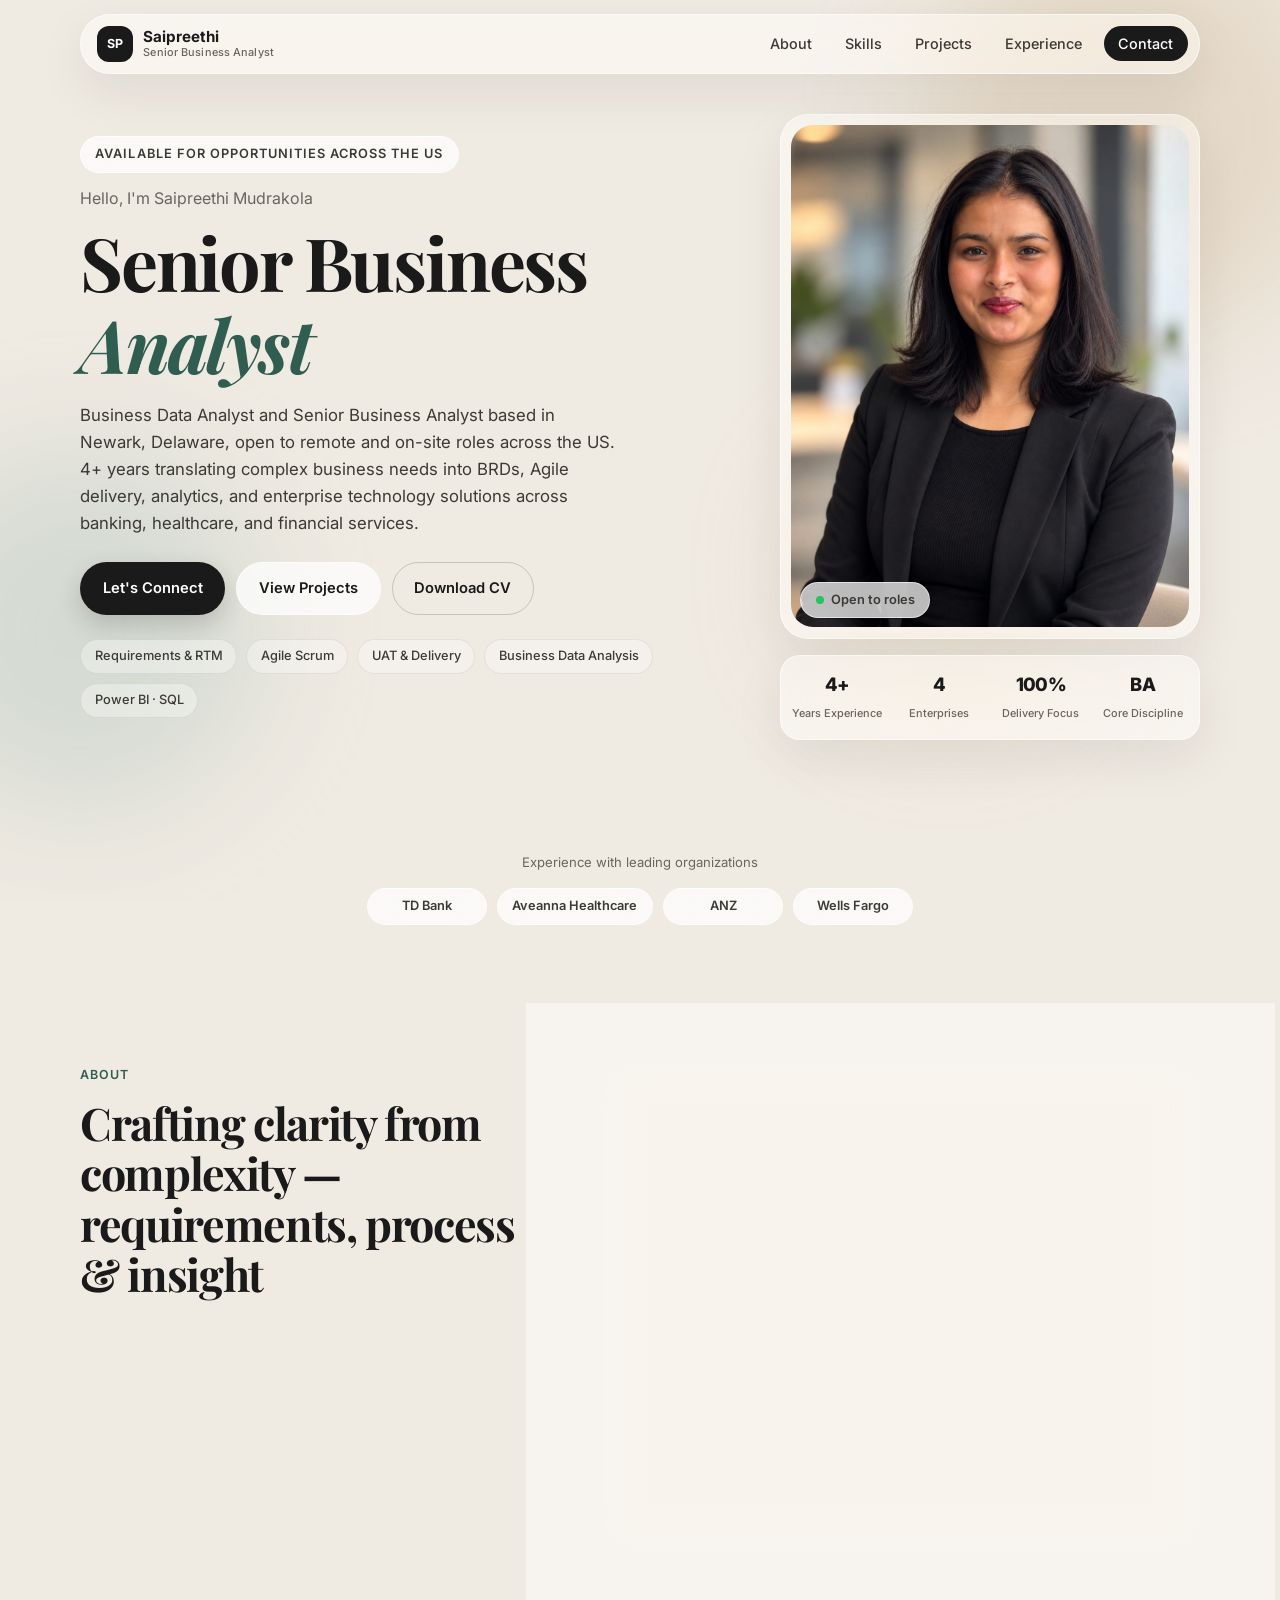
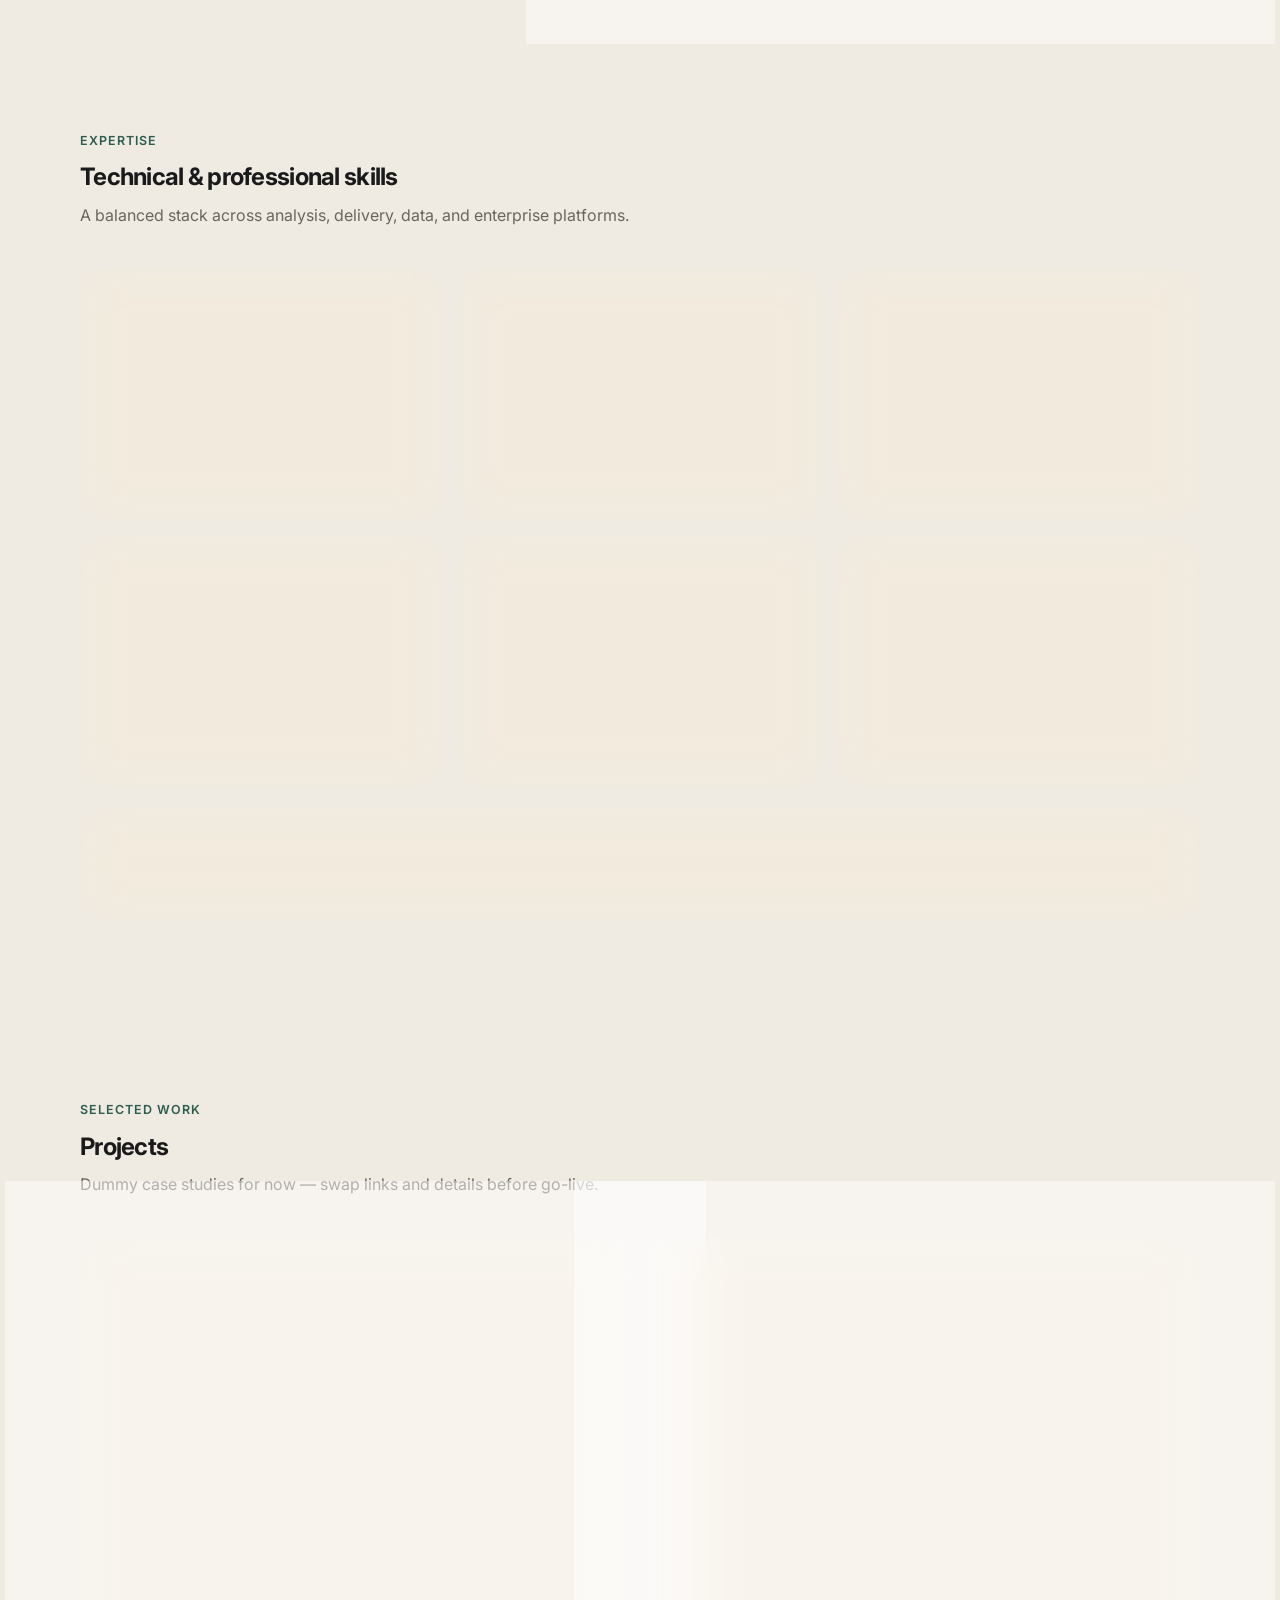
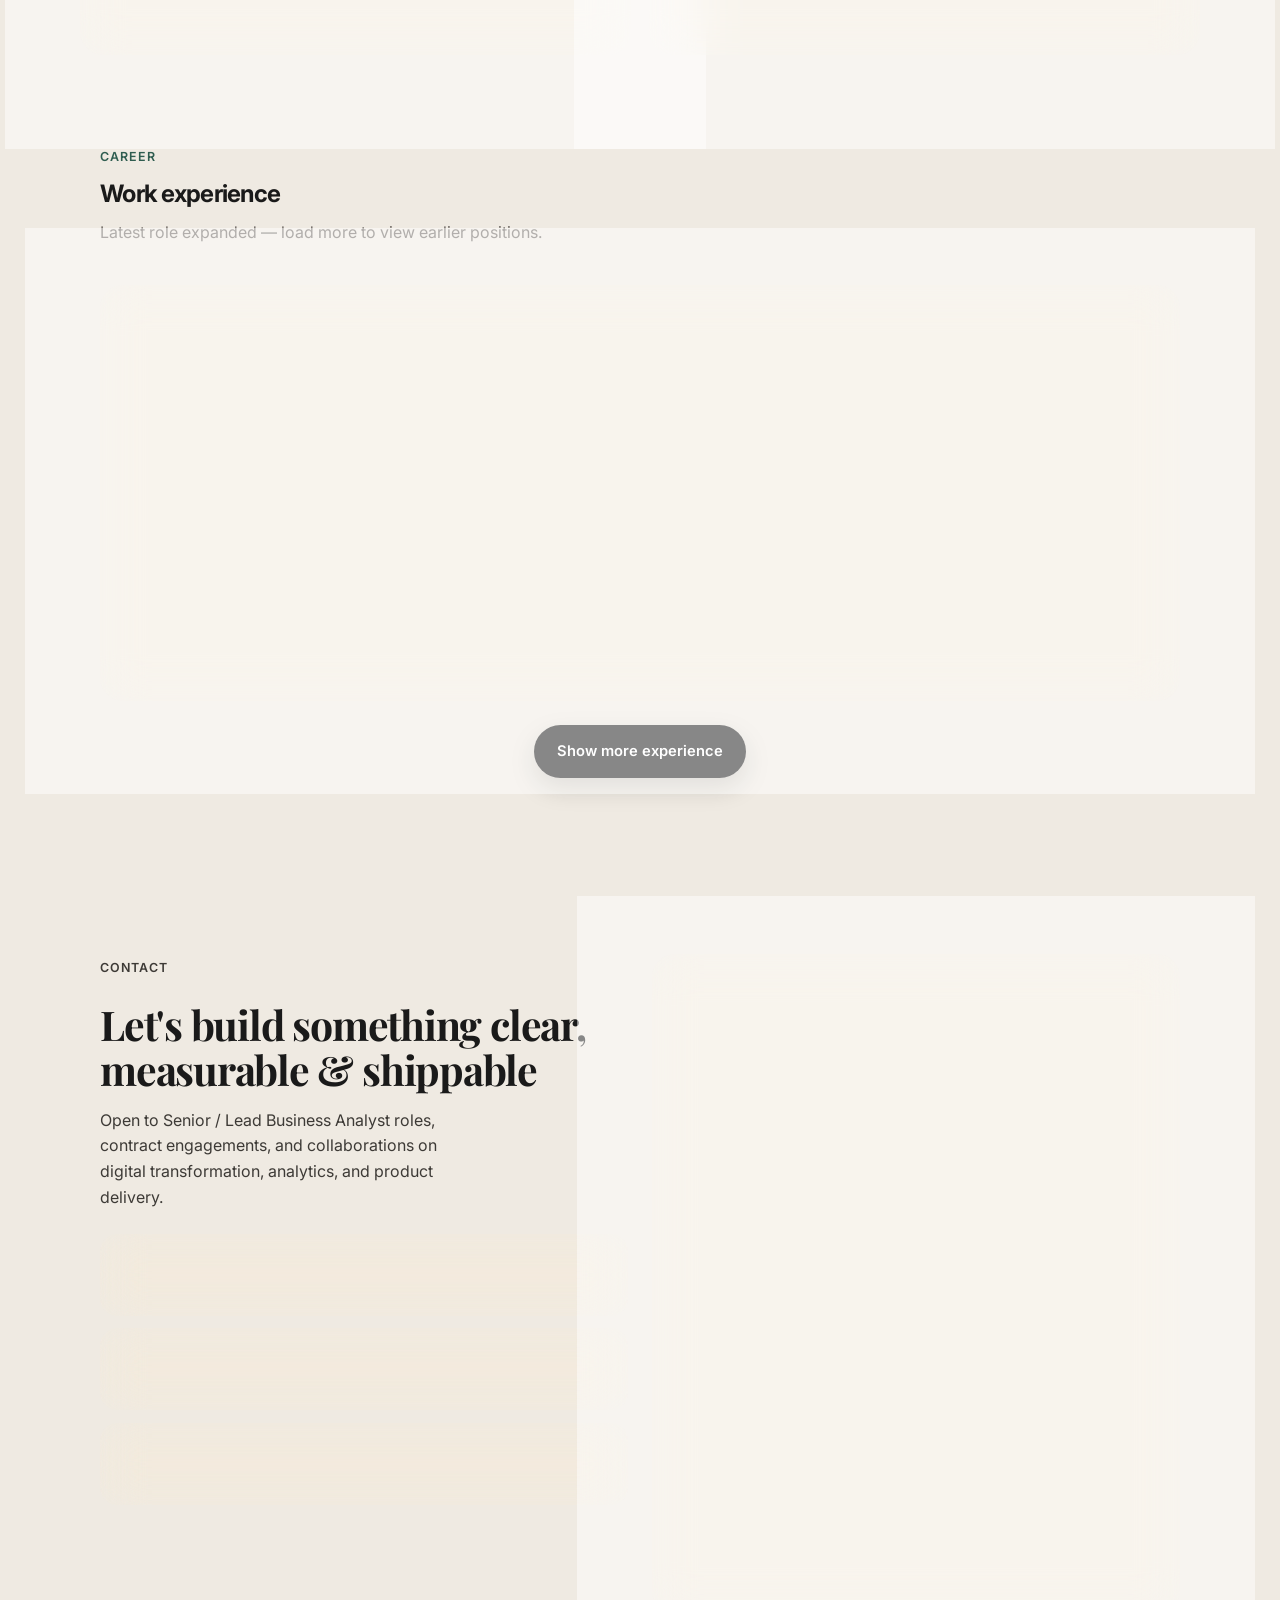
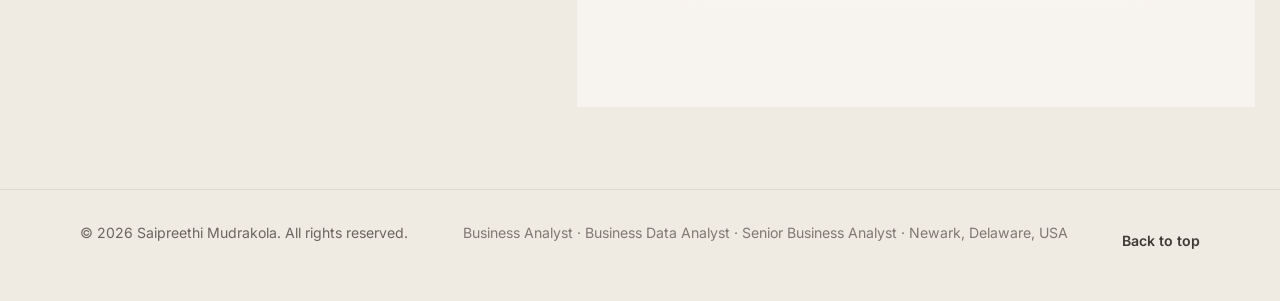
==== commit 24c93e02: "Updated project section" ====
--- a/index.html
+++ b/index.html
@@ -374,7 +374,7 @@
       </div>
     </section>
 
-    <!-- PROJECTS 
+    <!-- PROJECTS -->
     <section class="projects section" id="projects" aria-labelledby="projects-heading">
       <div class="container">
         <div class="section-head">
@@ -384,55 +384,59 @@
         </div>
 
         <div class="projects-grid">
-          Project 1 
-          <article class="project-card glass">
-            <div class="project-media" style="--p:linear-gradient(135deg,#1f3a4d,#5b8a9a)">
-              <span class="project-num">01</span>
-              <h3>Enterprise Requirements &amp; RTM Hub</h3>
-            </div>
-            <div class="project-body">
-              <p>
-                Centralized BRD/FRD authoring with live requirements traceability, sprint linkage,
-                and stakeholder sign-off workflows for multi-team delivery.
-              </p>
-              <ul class="project-skills" aria-label="Project skills">
-                <li>BRD / FRD</li>
-                <li>RTM</li>
-                <li>JIRA</li>
-                <li>Agile</li>
-              </ul>
-              <div class="project-actions">
-                <a class="btn btn-sm btn-outline" href="https://github.com/SaipreethiMudrakola" target="_blank" rel="noopener noreferrer">GitHub</a>
-                <a class="btn btn-sm btn-primary" href="https://saipreethimudrakola.github.io/SaipreethiMudrakola/" target="_blank" rel="noopener noreferrer">Go Live</a>
-              </div>
-            </div>
-          </article>
-
-          Project 2 
-          <article class="project-card glass">
-            <div class="project-media" style="--p:linear-gradient(135deg,#3d2b1f,#c4a574)">
-              <span class="project-num">02</span>
-              <h3>Insurance Ops KPI Dashboard</h3>
-            </div>
-            <div class="project-body">
-              <p>
-                Power BI suite for policy, billing, and service KPIs — SQL-backed models,
-                executive views, and operational drill-downs for decision support.
-              </p>
-              <ul class="project-skills" aria-label="Project skills">
-                <li>Power BI</li>
-                <li>SQL</li>
-                <li>KPI Design</li>
-                <li>Data Quality</li>
-              </ul>
-              <div class="project-actions">
-                <a class="btn btn-sm btn-outline" href="https://github.com/SaipreethiMudrakola" target="_blank" rel="noopener noreferrer">GitHub</a>
-                <a class="btn btn-sm btn-primary" href="https://saipreethimudrakola.github.io/SaipreethiMudrakola/" target="_blank" rel="noopener noreferrer">Go Live</a>
-              </div>
-            </div>
-          </article>
-
-          Project 3
+
+  <!-- Project 1 -->
+  <article class="project-card glass">
+    <div class="project-media" style="--p:linear-gradient(135deg,#1f3a4d,#5b8a9a)">
+      <span class="project-num">01</span>
+      <h3>Customer Churn &amp; Retention Spend Dashboard</h3>
+    </div>
+    <div class="project-body">
+      <p>
+        Telecom retention dashboard that shows where limited budget stops the most revenue leakage.
+        SQL cohort analysis uncovered 26.5% overall churn and about $1.67M in annualized revenue at risk,
+        with clear retention actions for contract, tenure, and payment segments.
+      </p>
+      <ul class="project-skills" aria-label="Project skills">
+        <li>SQL</li>
+        <li>Cohort Analysis</li>
+        <li>Python</li>
+        <li>Streamlit</li>
+      </ul>
+      <div class="project-actions">
+        <a class="btn btn-sm btn-outline" href="https://github.com/SaipreethiMudrakola/customer-churn-retention-spend-dashboard" target="_blank" rel="noopener noreferrer">GitHub</a>
+        <a class="btn btn-sm btn-primary" href="https://customer-churn-retention-spend-dashboard-saipreethi-m.streamlit.app/" target="_blank" rel="noopener noreferrer">Go Live</a>
+      </div>
+    </div>
+  </article>
+
+  <!-- Project 2 -->
+  <article class="project-card glass">
+    <div class="project-media" style="--p:linear-gradient(135deg,#3d2b1f,#c4a574)">
+      <span class="project-num">02</span>
+      <h3>Live Banking KPI Dashboard</h3>
+    </div>
+    <div class="project-body">
+      <p>
+        Self-updating banking KPI dashboard fed by public interest-rate and exchange-rate data,
+        with automated ETL, data-quality checks, and SQL-backed KPI reporting.
+      </p>
+      <ul class="project-skills" aria-label="Project skills">
+        <li>SQL</li>
+        <li>Python</li>
+        <li>ETL</li>
+        <li>KPI Reporting</li>
+      </ul>
+      <div class="project-actions">
+        <a class="btn btn-sm btn-outline" href="https://github.com/SaipreethiMudrakola/live-banking-kpi-dashboard" target="_blank" rel="noopener noreferrer">GitHub</a>
+        <a class="btn btn-sm btn-primary" href="https://saipreethimudrakola.github.io/live-banking-kpi-dashboard/" target="_blank" rel="noopener noreferrer">Go Live</a>
+      </div>
+    </div>
+  </article>
+
+</div>
+
+      <!--    Project 3
           <article class="project-card glass">
             <div class="project-media" style="--p:linear-gradient(135deg,#1e2a1a,#6f8f6a)">
               <span class="project-num">03</span>
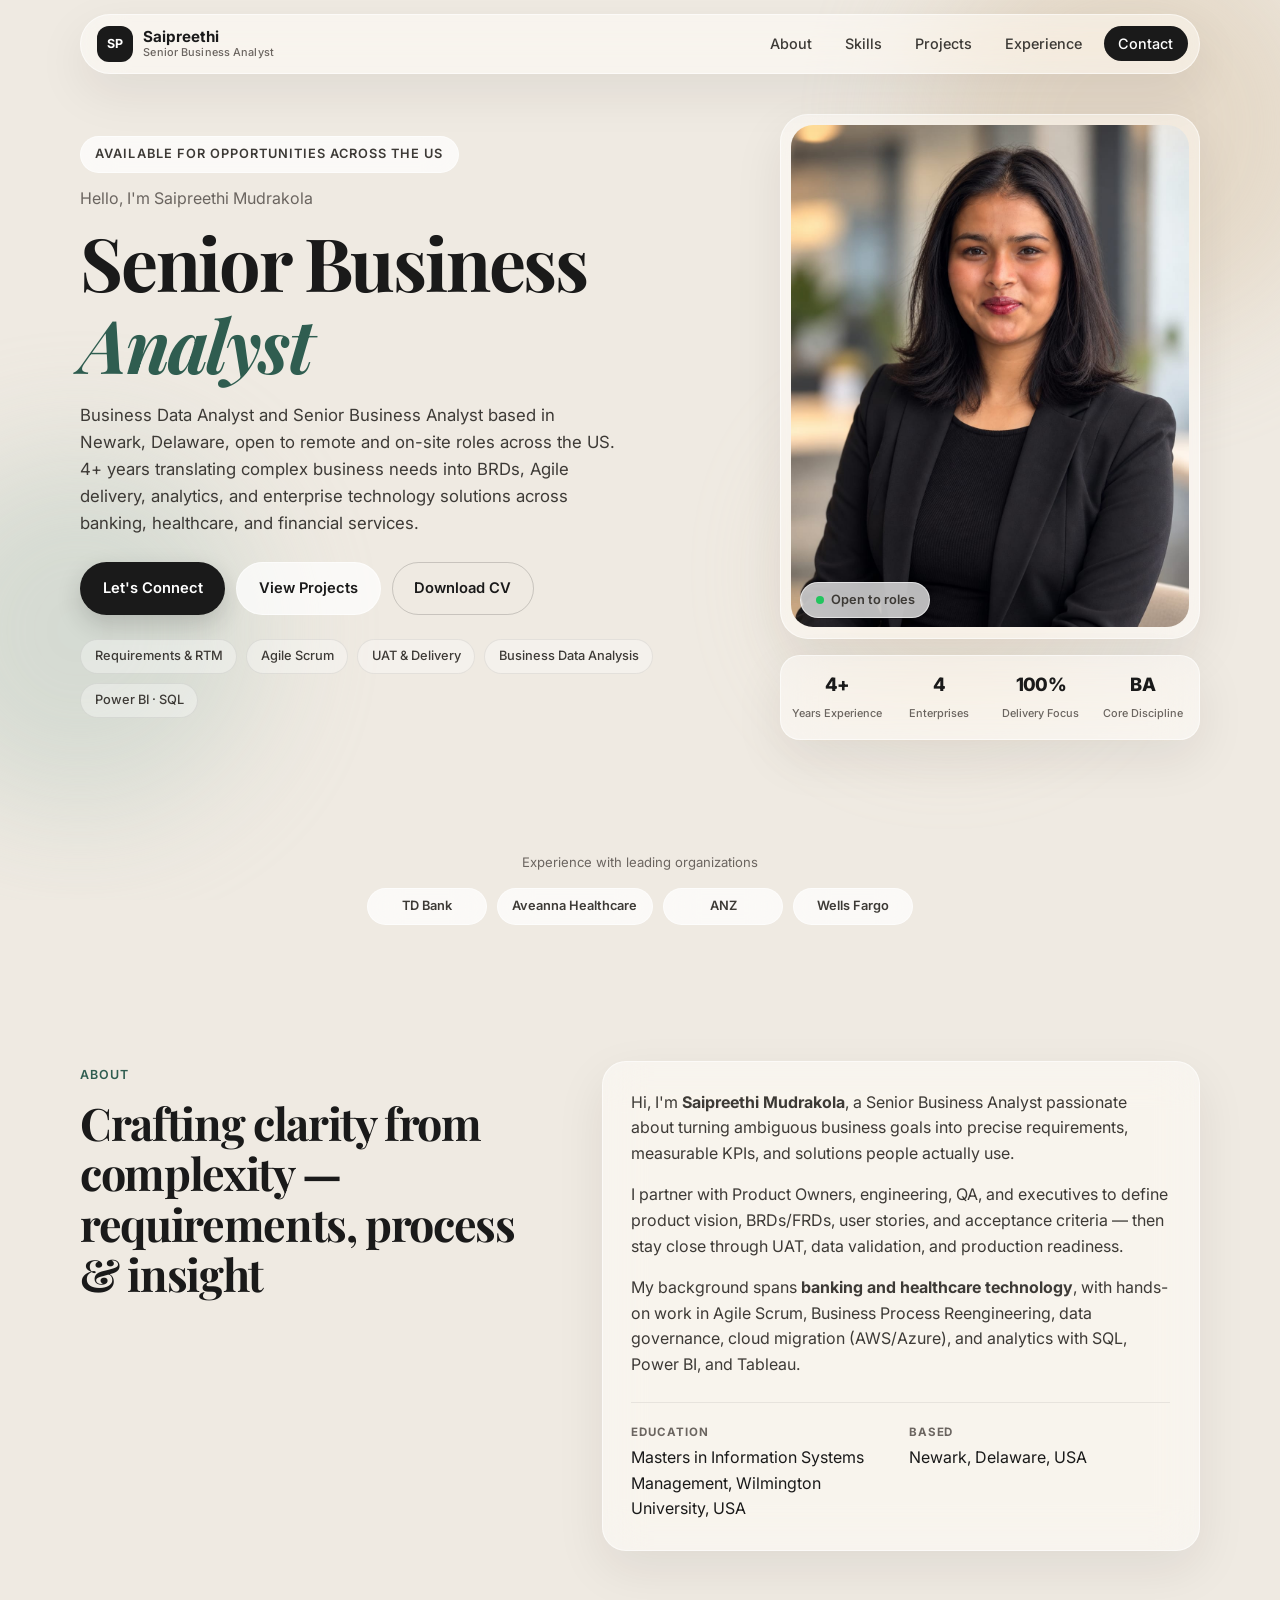
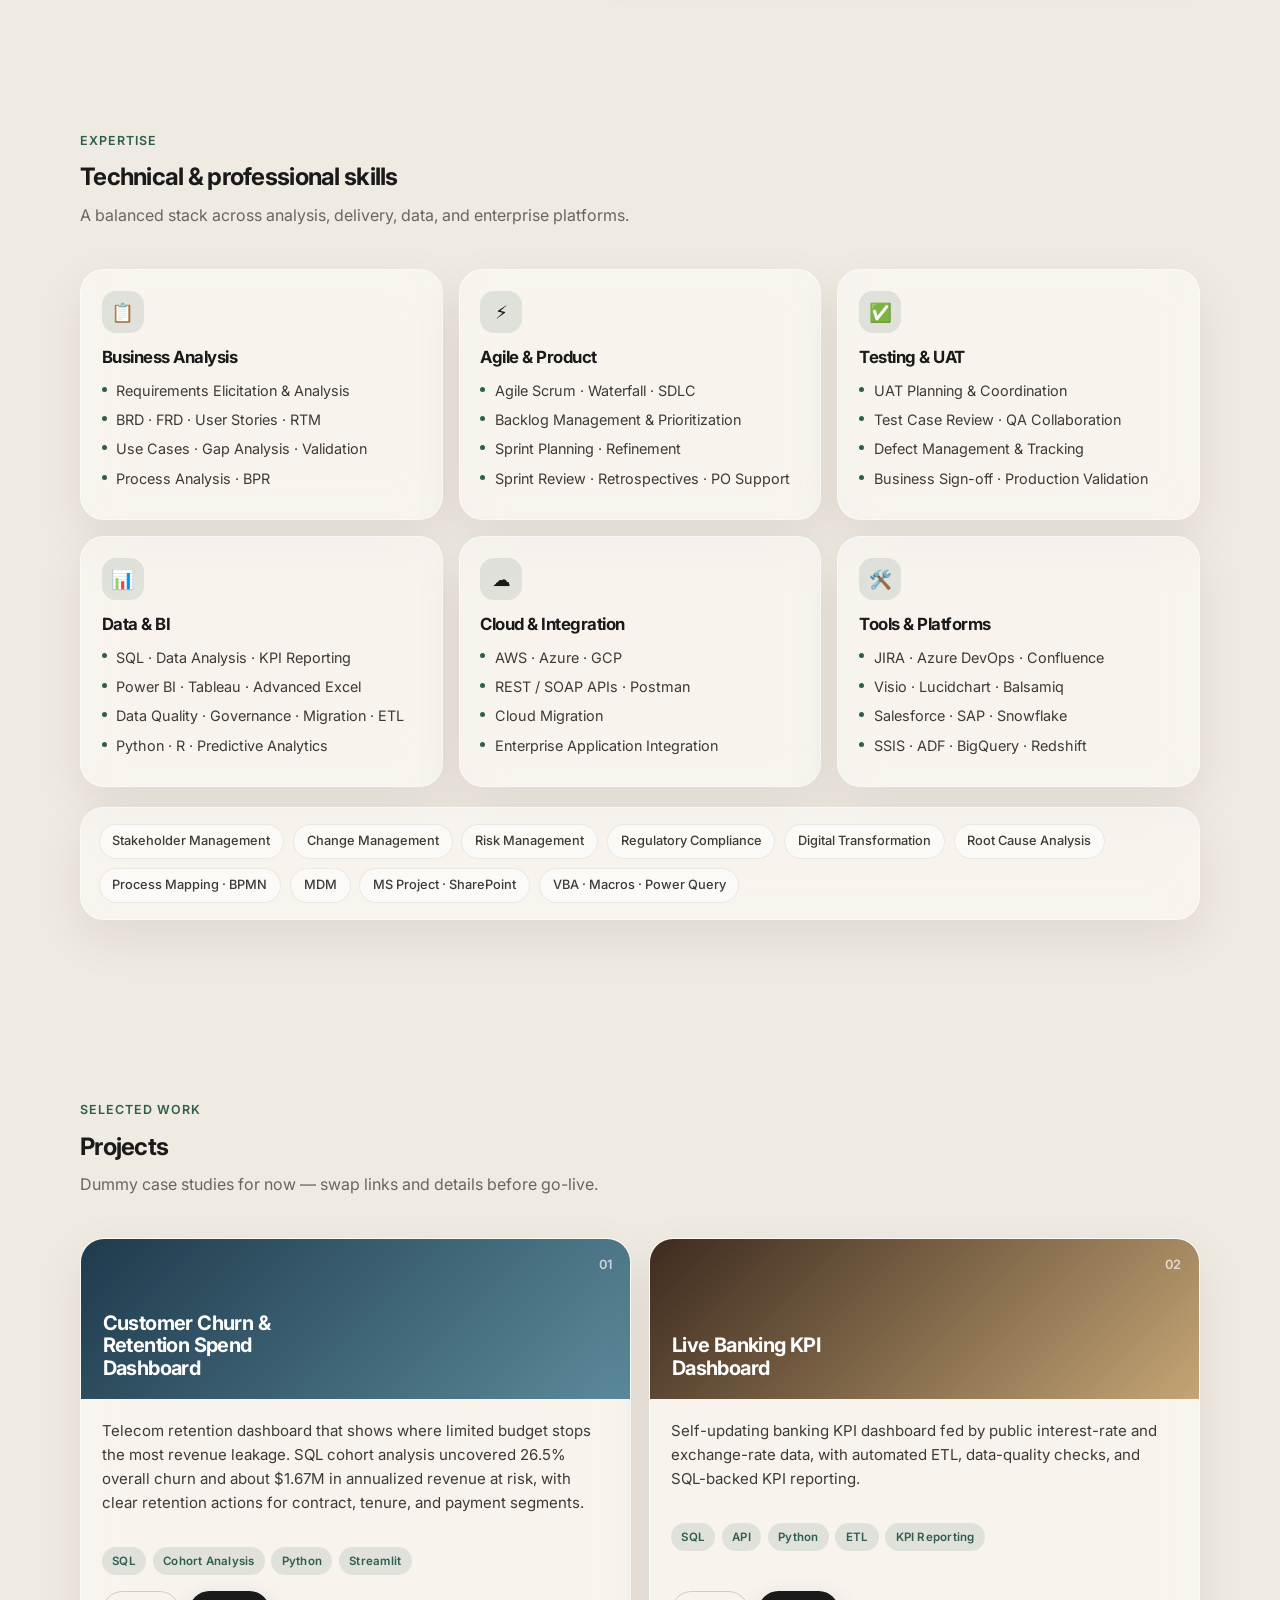
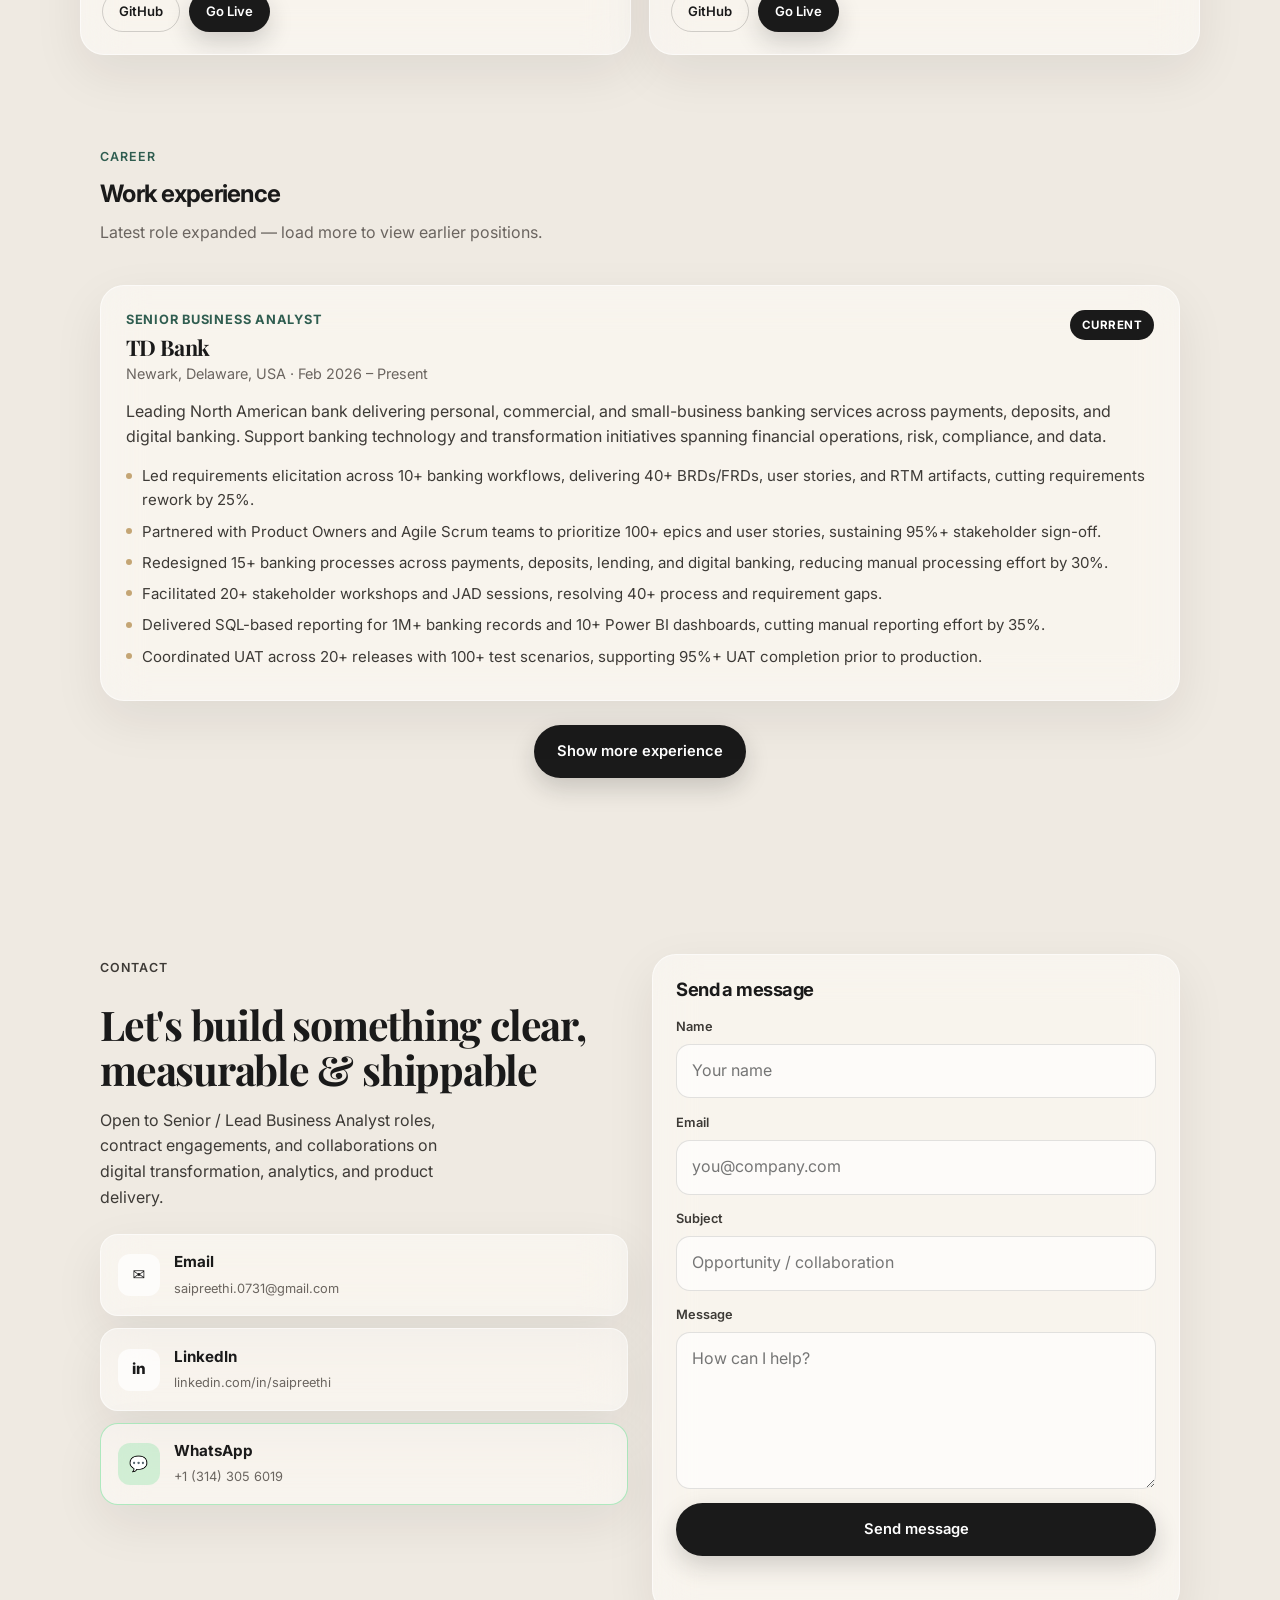
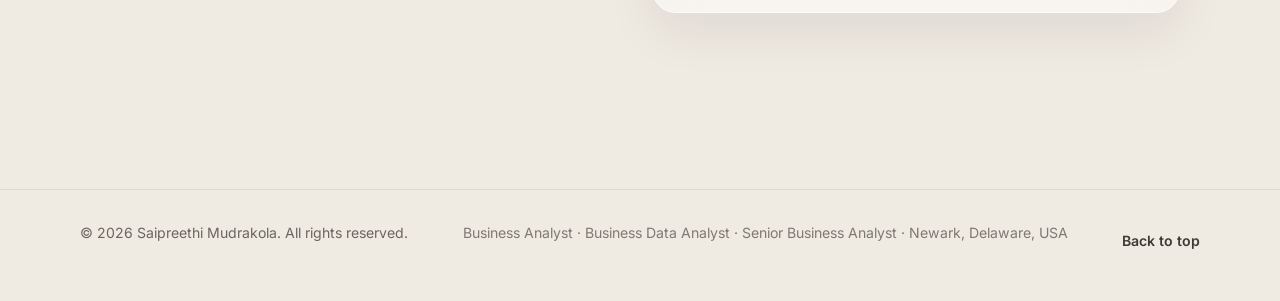
==== commit 7bdbe1ee: "Update tools used" ====
--- a/index.html
+++ b/index.html
@@ -423,6 +423,7 @@
       </p>
       <ul class="project-skills" aria-label="Project skills">
         <li>SQL</li>
+        <li>API</li>
         <li>Python</li>
         <li>ETL</li>
         <li>KPI Reporting</li>
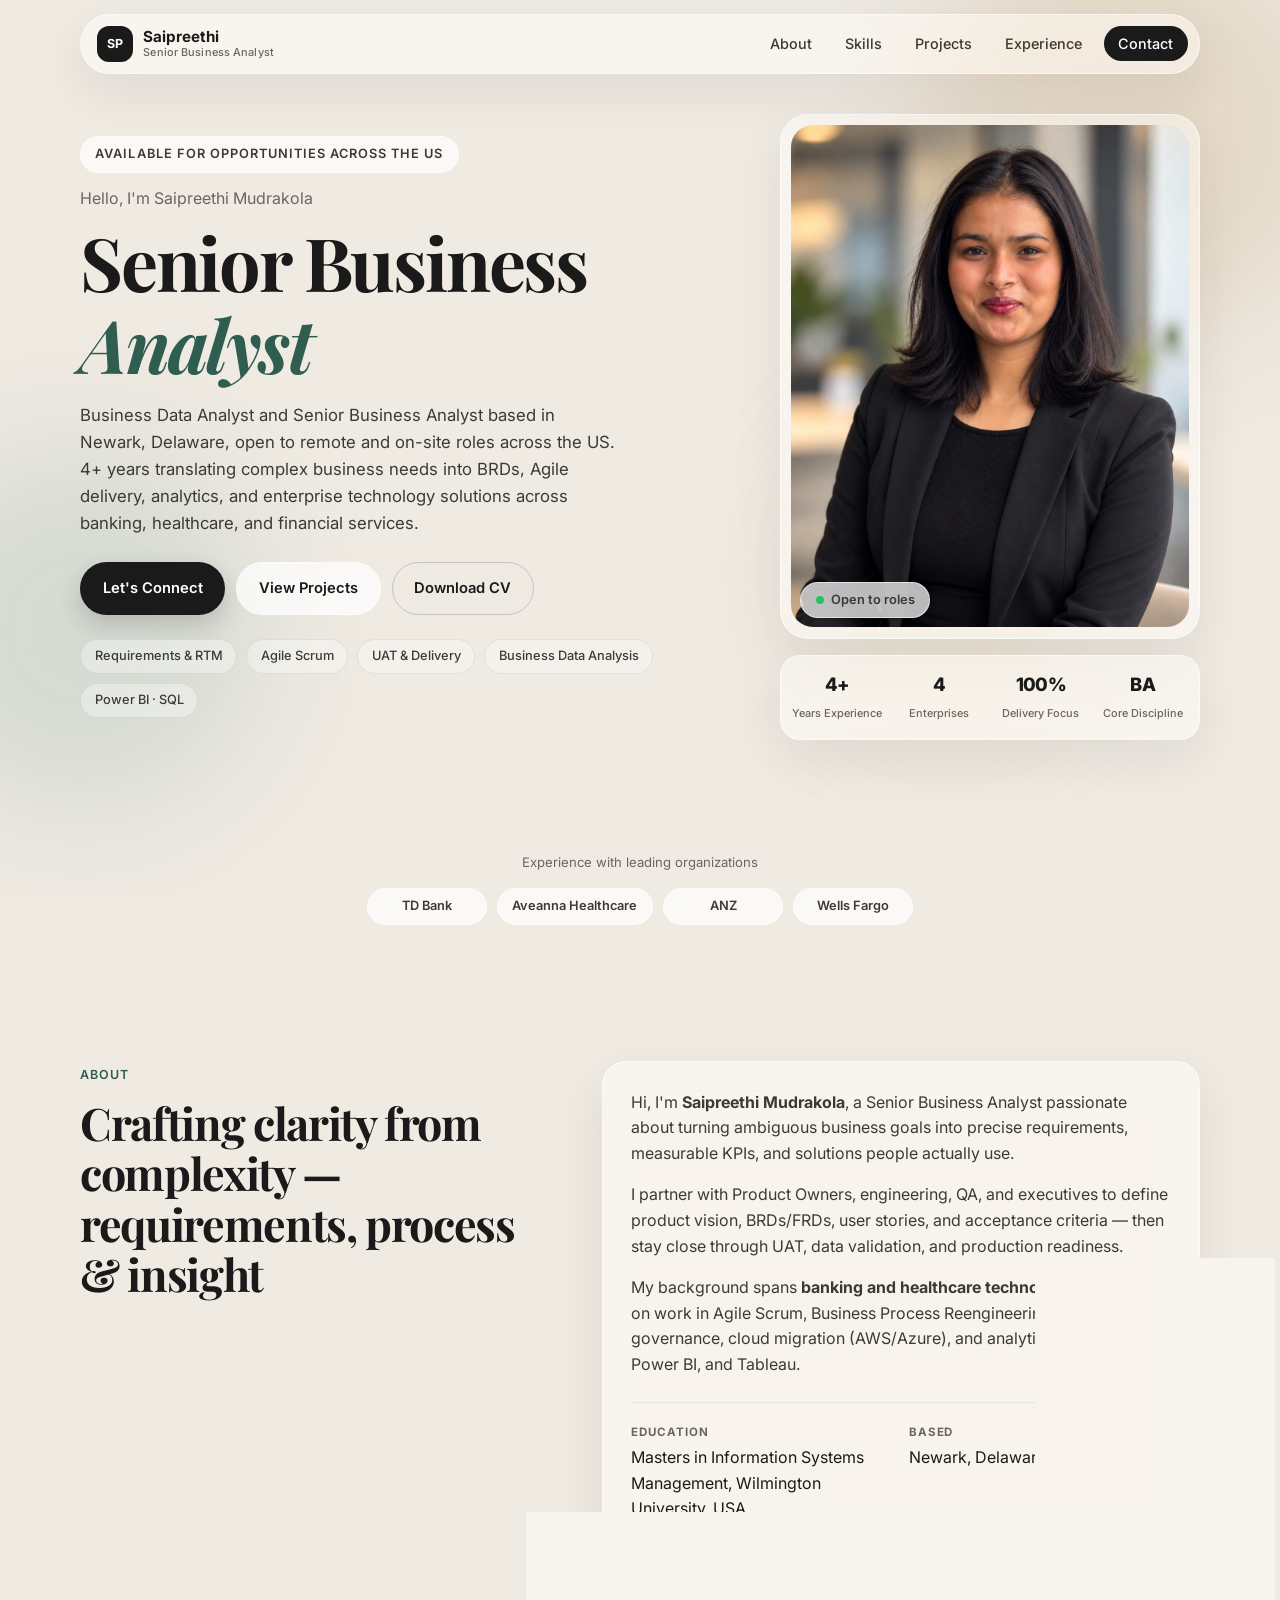
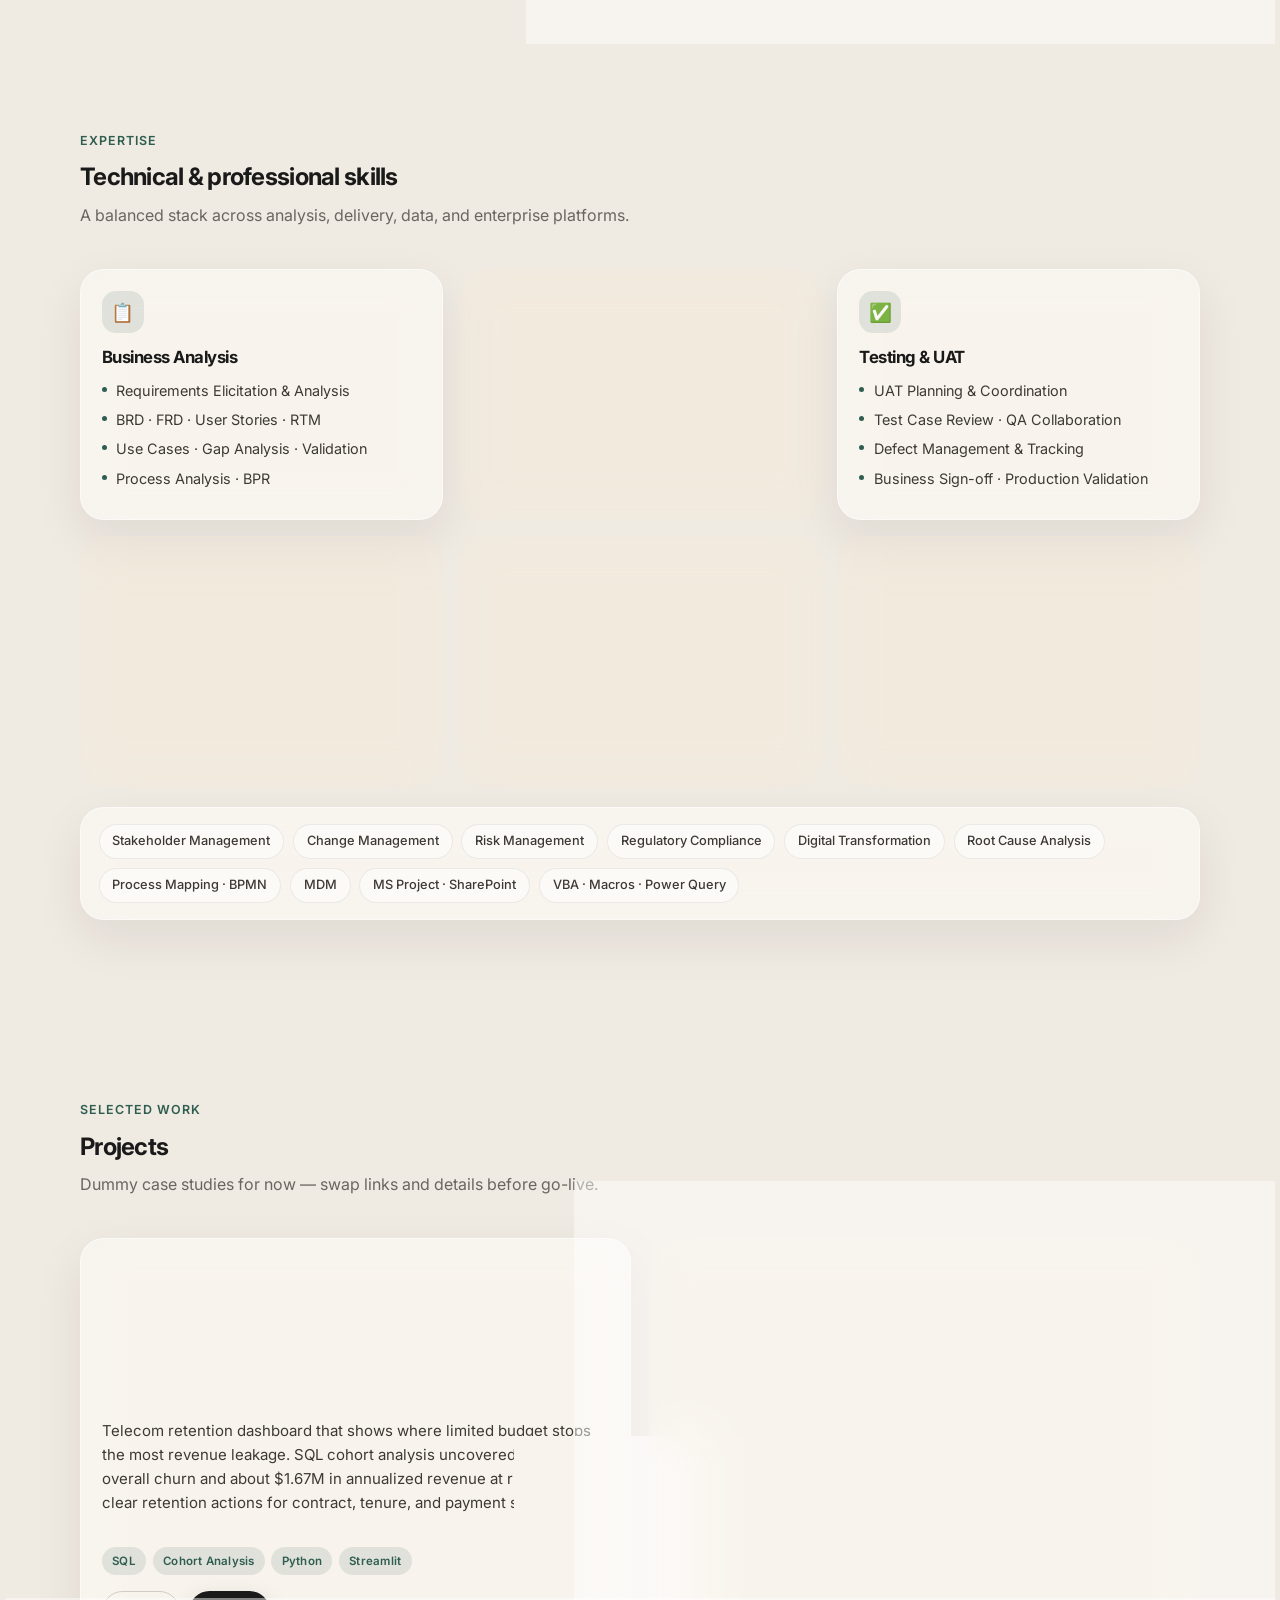
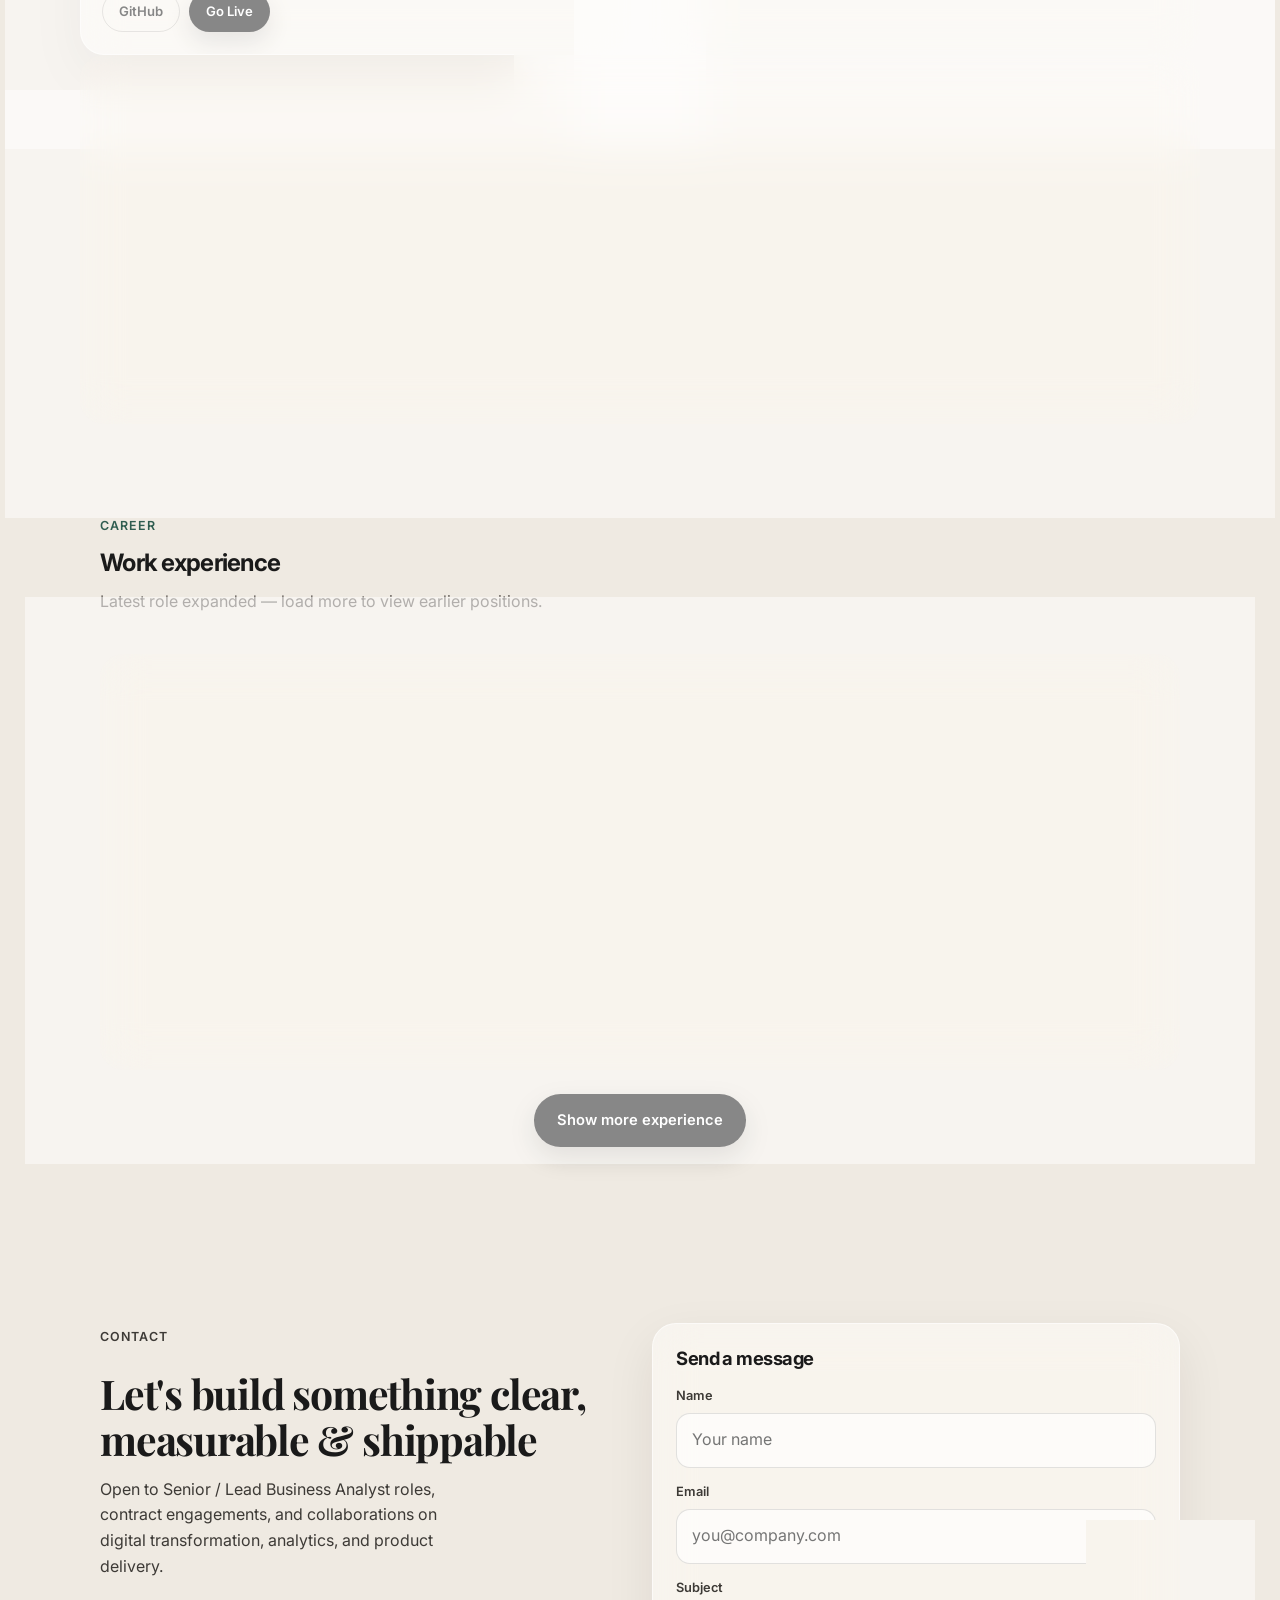
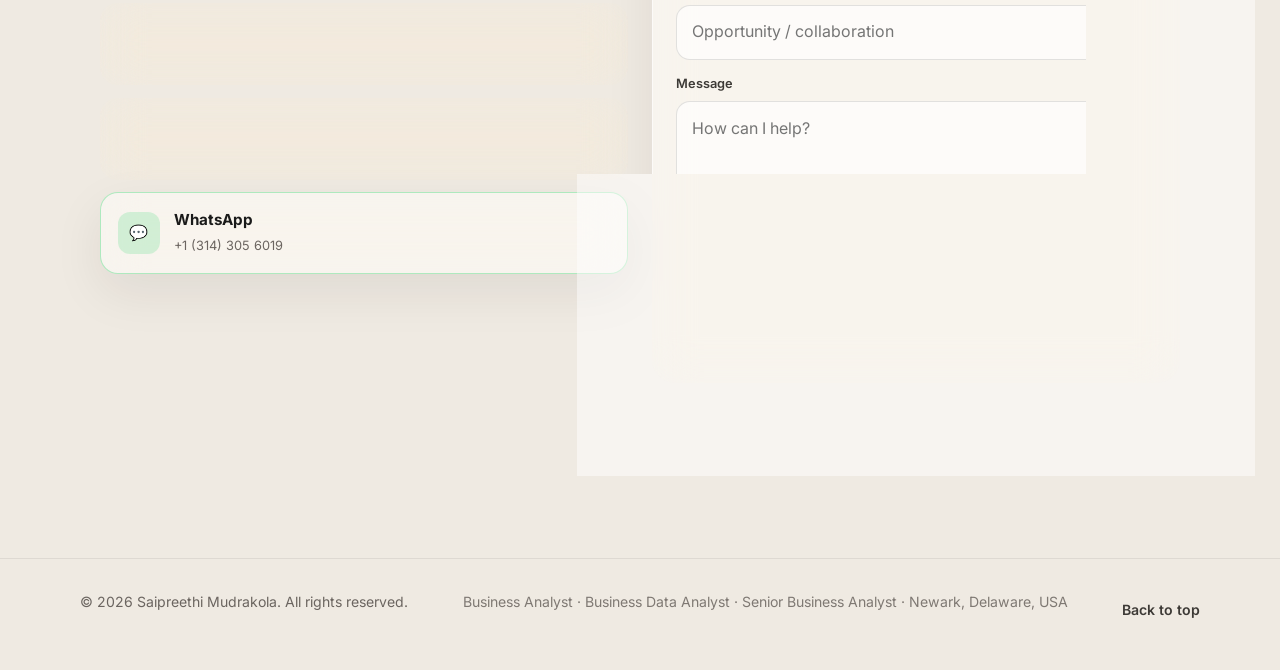
==== commit f1ffc28b: "Updated new project card" ====
--- a/index.html
+++ b/index.html
@@ -437,31 +437,51 @@
 
 </div>
 
-      <!--    Project 3
-          <article class="project-card glass">
-            <div class="project-media" style="--p:linear-gradient(135deg,#1e2a1a,#6f8f6a)">
-              <span class="project-num">03</span>
-              <h3>Banking P&amp;L Analytics Workspace</h3>
-            </div>
-            <div class="project-body">
-              <p>
-                Trading and portfolio analytics with P&amp;L trends, exposure patterns, and
-                regulatory metrics — reducing dependency on ad-hoc developer extracts.
-              </p>
-              <ul class="project-skills" aria-label="Project skills">
-                <li>SQL</li>
-                <li>Power BI</li>
-                <li>Risk Metrics</li>
-                <li>Confluence</li>
-              </ul>
-              <div class="project-actions">
-                <a class="btn btn-sm btn-outline" href="https://github.com/SaipreethiMudrakola" target="_blank" rel="noopener noreferrer">GitHub</a>
-                <a class="btn btn-sm btn-primary" href="https://saipreethimudrakola.github.io/SaipreethiMudrakola/" target="_blank" rel="noopener noreferrer">Go Live</a>
-              </div>
-            </div>
-          </article>
-
-           Project 4 
+    <!-- Project 3 -->
+<article class="project-card glass">
+  <div class="project-media" style="--p:linear-gradient(135deg,#1f3b73,#4f8cff)">
+    <span class="project-num">03</span>
+    <h3>Loan Pipeline Approval Dashboard</h3>
+  </div>
+
+  <div class="project-body">
+    <p>
+      Interactive loan approval analytics dashboard designed to monitor
+      application pipelines, approval rates, risk trends, and lending
+      performance. Enables stakeholders to track key lending KPIs and
+      make data-driven decisions through intuitive visualizations.
+    </p>
+
+    <ul class="project-skills" aria-label="Project skills">
+      <li>Power BI</li>
+      <li>Data Analytics</li>
+      <li>Dashboard Design</li>
+      <li>Business Intelligence</li>
+    </ul>
+
+    <div class="project-actions">
+      <a
+        class="btn btn-sm btn-outline"
+        href="https://github.com/SaipreethiMudrakola/loan-pipeline-approval-dashboard"
+        target="_blank"
+        rel="noopener noreferrer"
+      >
+        GitHub
+      </a>
+
+      <a
+        class="btn btn-sm btn-primary"
+        href="https://saipreethimudrakola.github.io/SaipreethiMudrakola/"
+        target="_blank"
+        rel="noopener noreferrer"
+      >
+        Go Live
+      </a>
+    </div>
+  </div>
+</article>
+
+         <!--  Project 4 
           <article class="project-card glass">
             <div class="project-media" style="--p:linear-gradient(135deg,#2a1f3d,#8a6fad)">
               <span class="project-num">04</span>
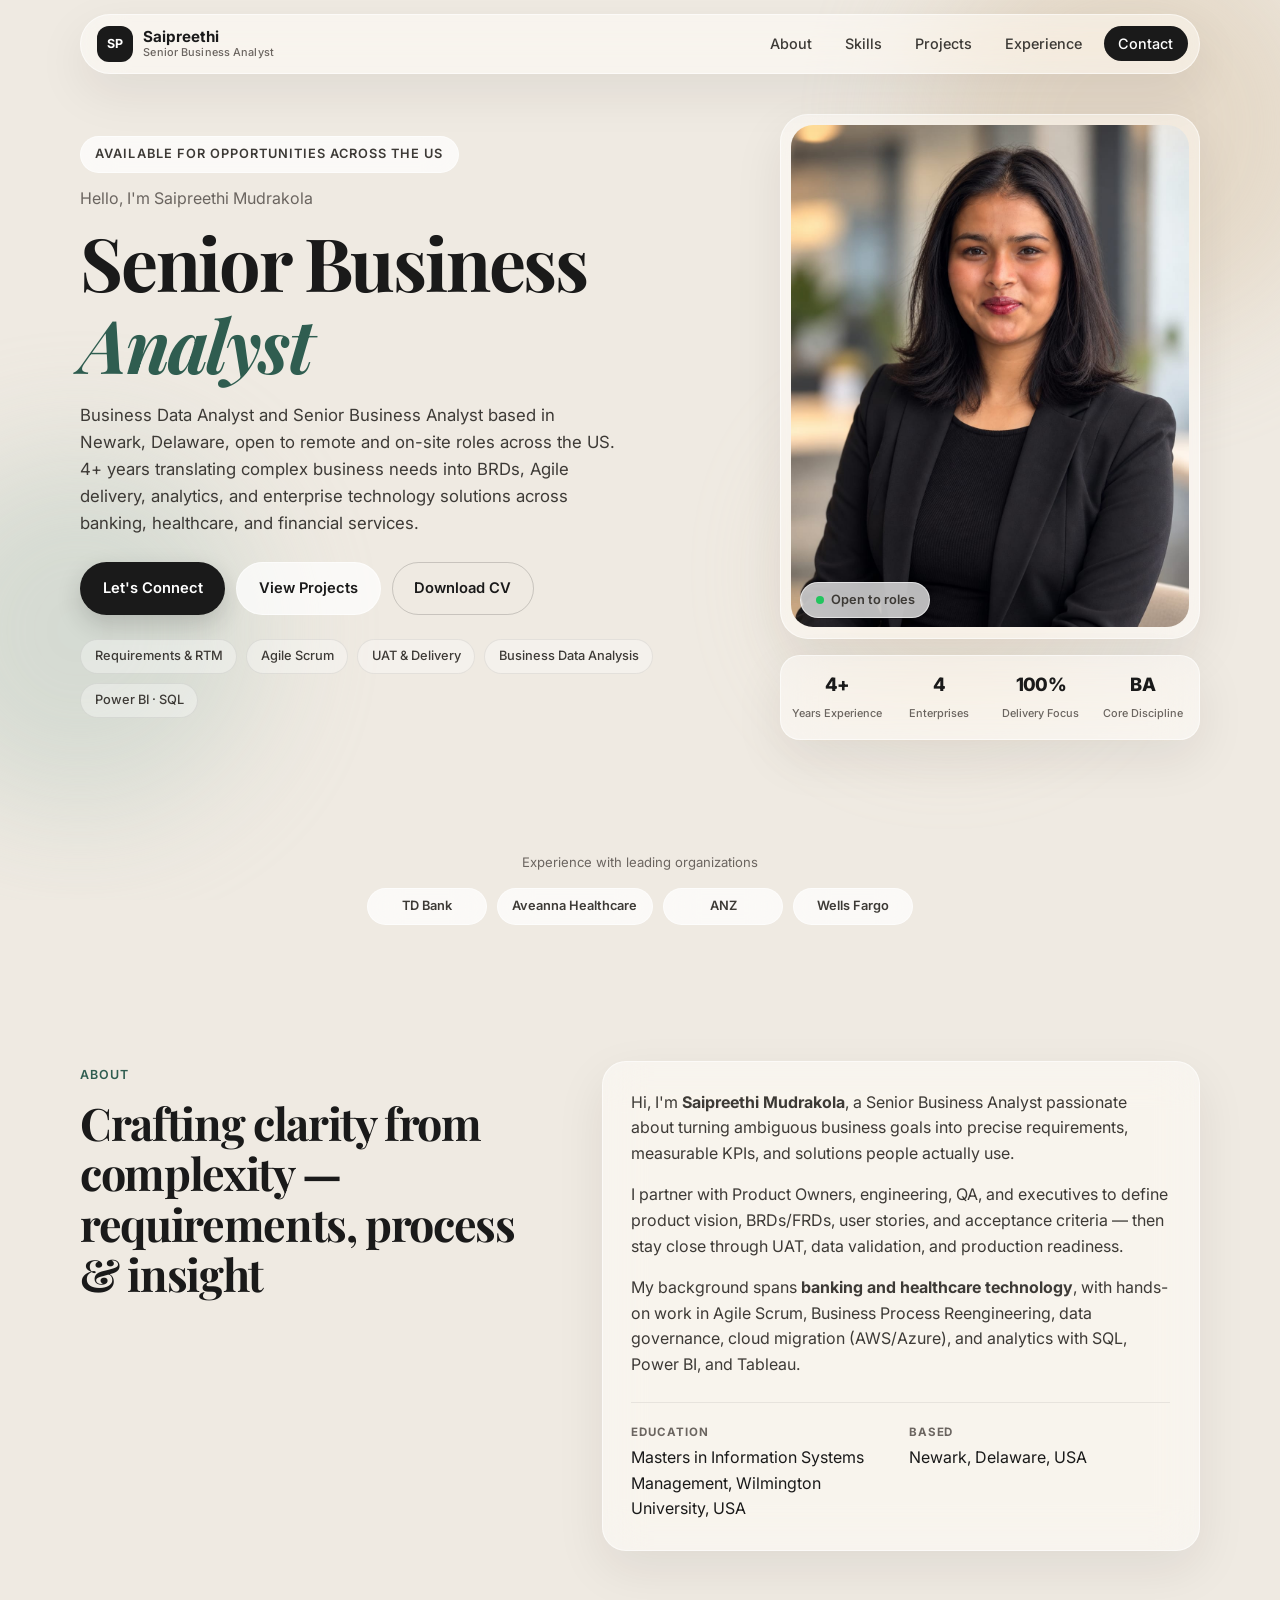
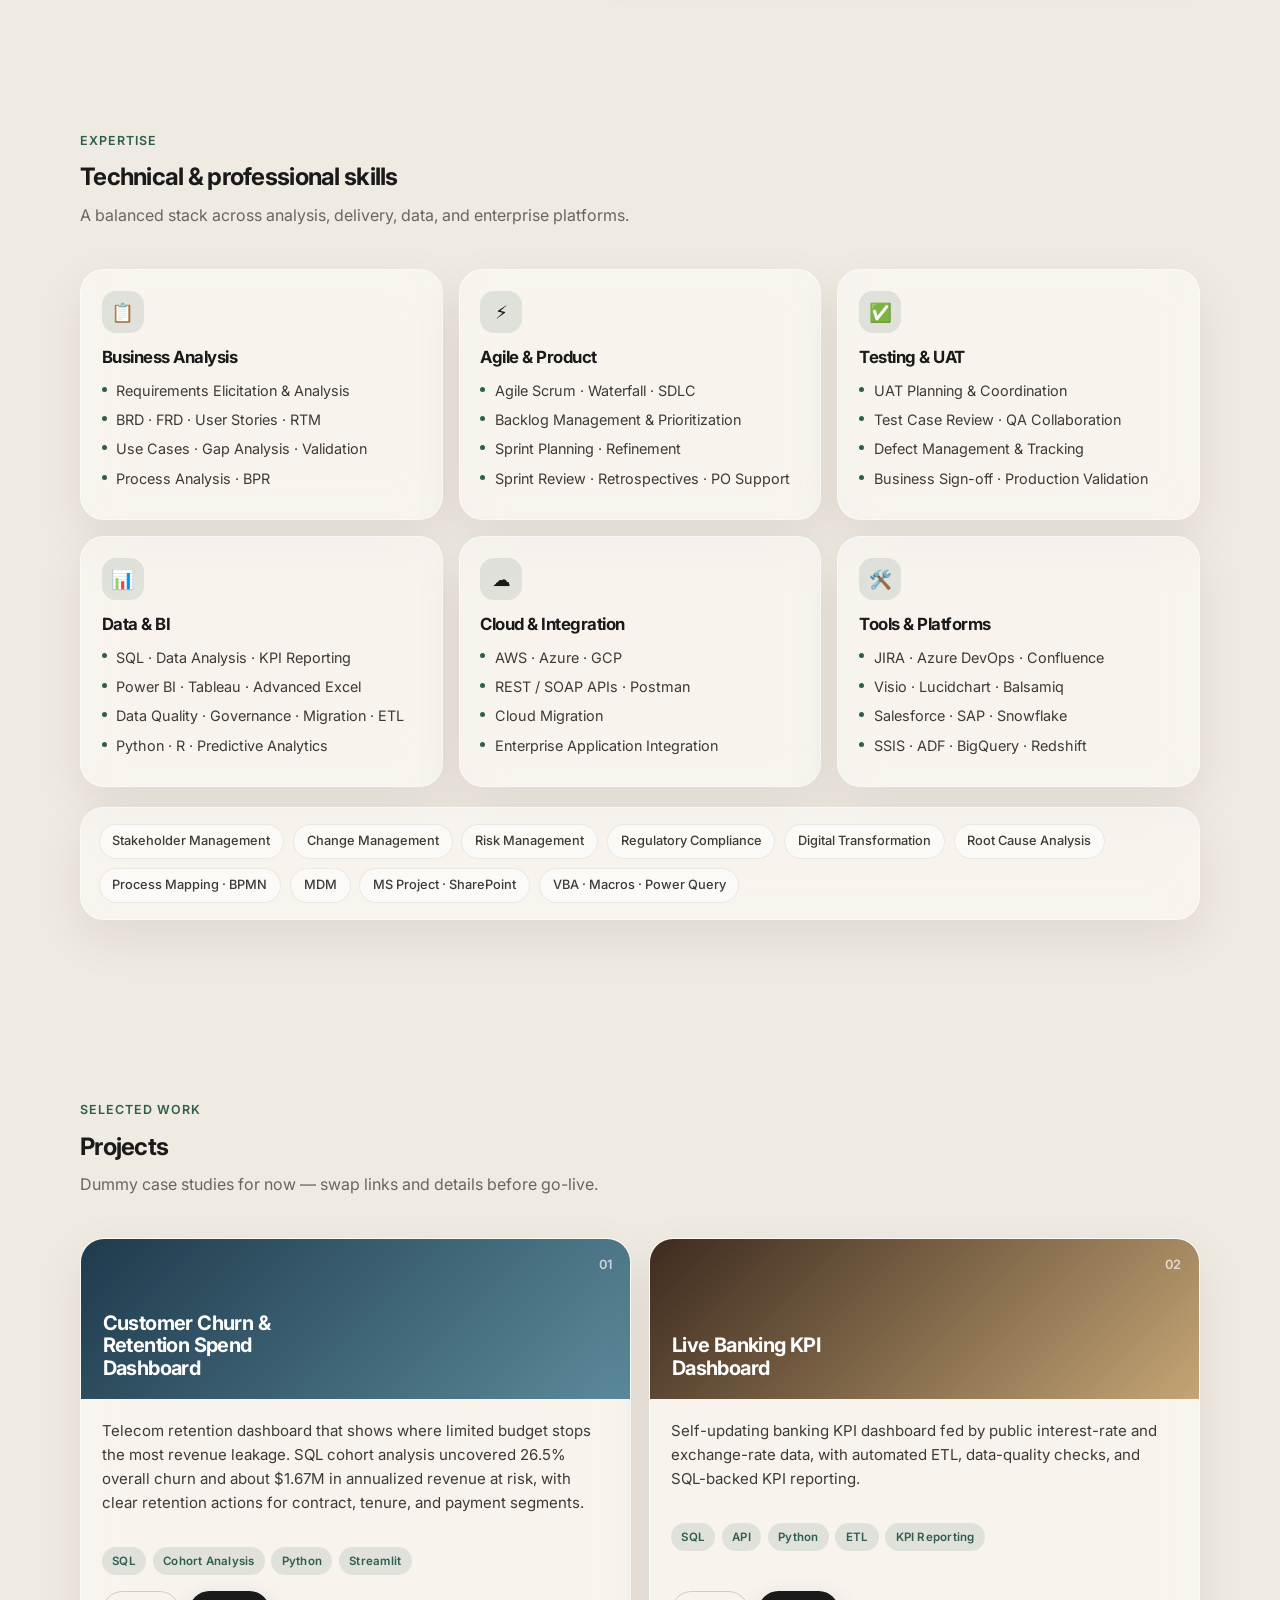
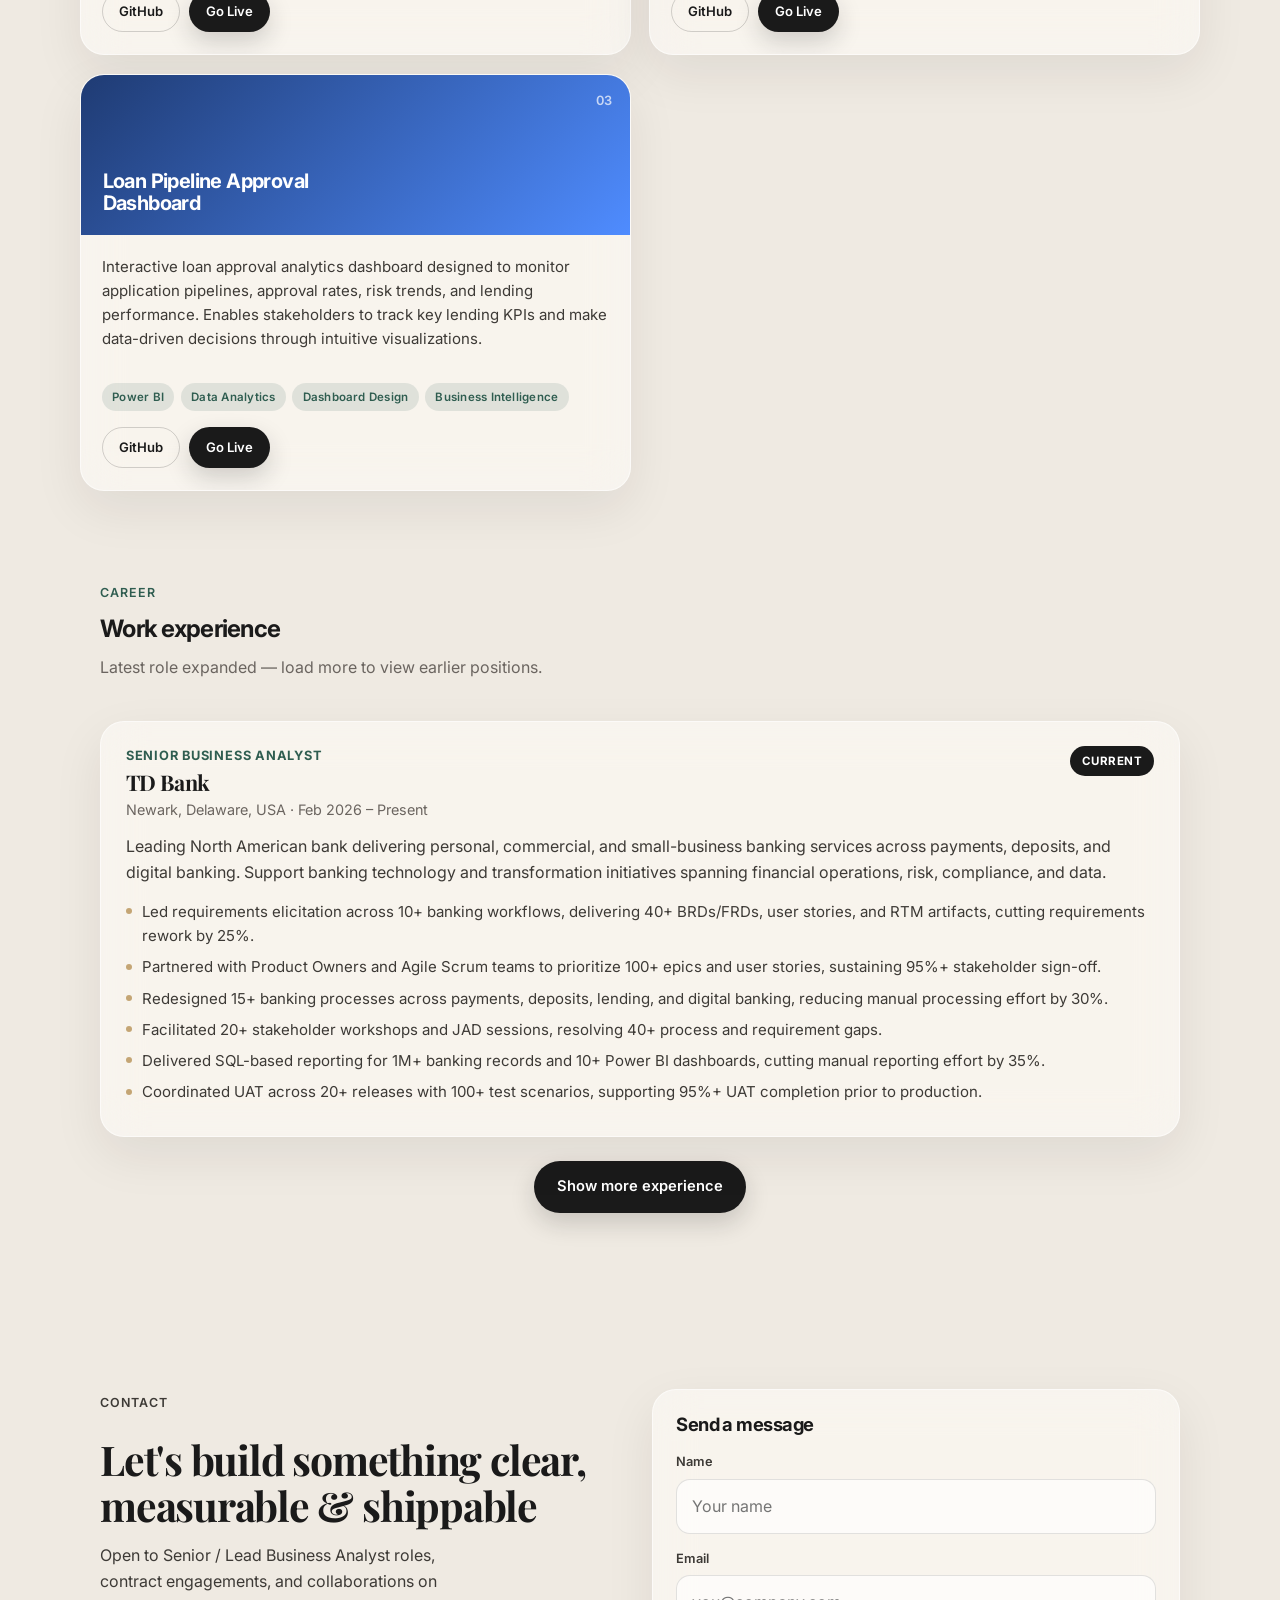
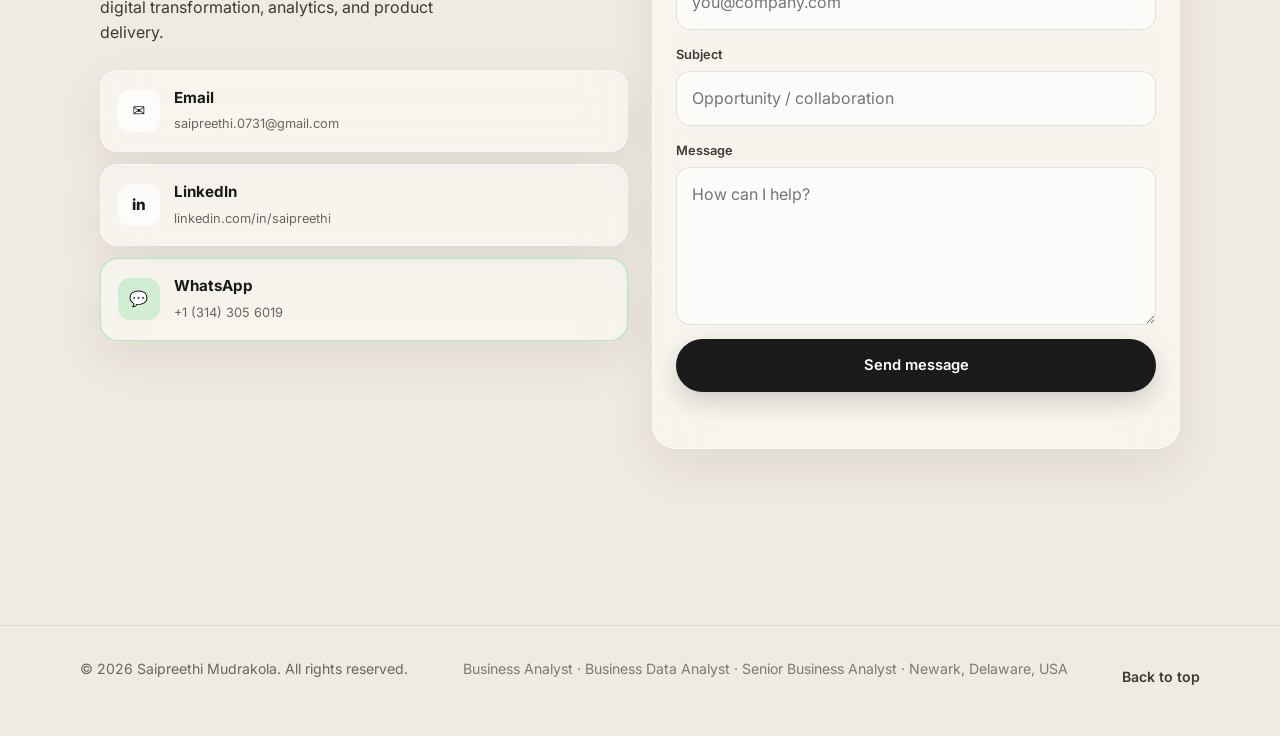
==== commit 1bc87480: "Updated project section" ====
--- a/index.html
+++ b/index.html
@@ -435,51 +435,33 @@
     </div>
   </article>
 
+  <!-- Project 3 -->
+  <article class="project-card glass">
+    <div class="project-media" style="--p:linear-gradient(135deg,#1f3b73,#4f8cff)">
+      <span class="project-num">03</span>
+      <h3>Loan Pipeline Approval Dashboard</h3>
+    </div>
+    <div class="project-body">
+      <p>
+        Interactive loan approval analytics dashboard designed to monitor
+        application pipelines, approval rates, risk trends, and lending
+        performance. Enables stakeholders to track key lending KPIs and
+        make data-driven decisions through intuitive visualizations.
+      </p>
+      <ul class="project-skills" aria-label="Project skills">
+        <li>Power BI</li>
+        <li>Data Analytics</li>
+        <li>Dashboard Design</li>
+        <li>Business Intelligence</li>
+      </ul>
+      <div class="project-actions">
+        <a class="btn btn-sm btn-outline" href="https://github.com/SaipreethiMudrakola/loan-pipeline-approval-dashboard" target="_blank" rel="noopener noreferrer">GitHub</a>
+        <a class="btn btn-sm btn-primary" href="https://saipreethimudrakola.github.io/SaipreethiMudrakola/" target="_blank" rel="noopener noreferrer">Go Live</a>
+      </div>
+    </div>
+  </article>
+
 </div>
-
-    <!-- Project 3 -->
-<article class="project-card glass">
-  <div class="project-media" style="--p:linear-gradient(135deg,#1f3b73,#4f8cff)">
-    <span class="project-num">03</span>
-    <h3>Loan Pipeline Approval Dashboard</h3>
-  </div>
-
-  <div class="project-body">
-    <p>
-      Interactive loan approval analytics dashboard designed to monitor
-      application pipelines, approval rates, risk trends, and lending
-      performance. Enables stakeholders to track key lending KPIs and
-      make data-driven decisions through intuitive visualizations.
-    </p>
-
-    <ul class="project-skills" aria-label="Project skills">
-      <li>Power BI</li>
-      <li>Data Analytics</li>
-      <li>Dashboard Design</li>
-      <li>Business Intelligence</li>
-    </ul>
-
-    <div class="project-actions">
-      <a
-        class="btn btn-sm btn-outline"
-        href="https://github.com/SaipreethiMudrakola/loan-pipeline-approval-dashboard"
-        target="_blank"
-        rel="noopener noreferrer"
-      >
-        GitHub
-      </a>
-
-      <a
-        class="btn btn-sm btn-primary"
-        href="https://saipreethimudrakola.github.io/SaipreethiMudrakola/"
-        target="_blank"
-        rel="noopener noreferrer"
-      >
-        Go Live
-      </a>
-    </div>
-  </div>
-</article>
 
          <!--  Project 4 
           <article class="project-card glass">
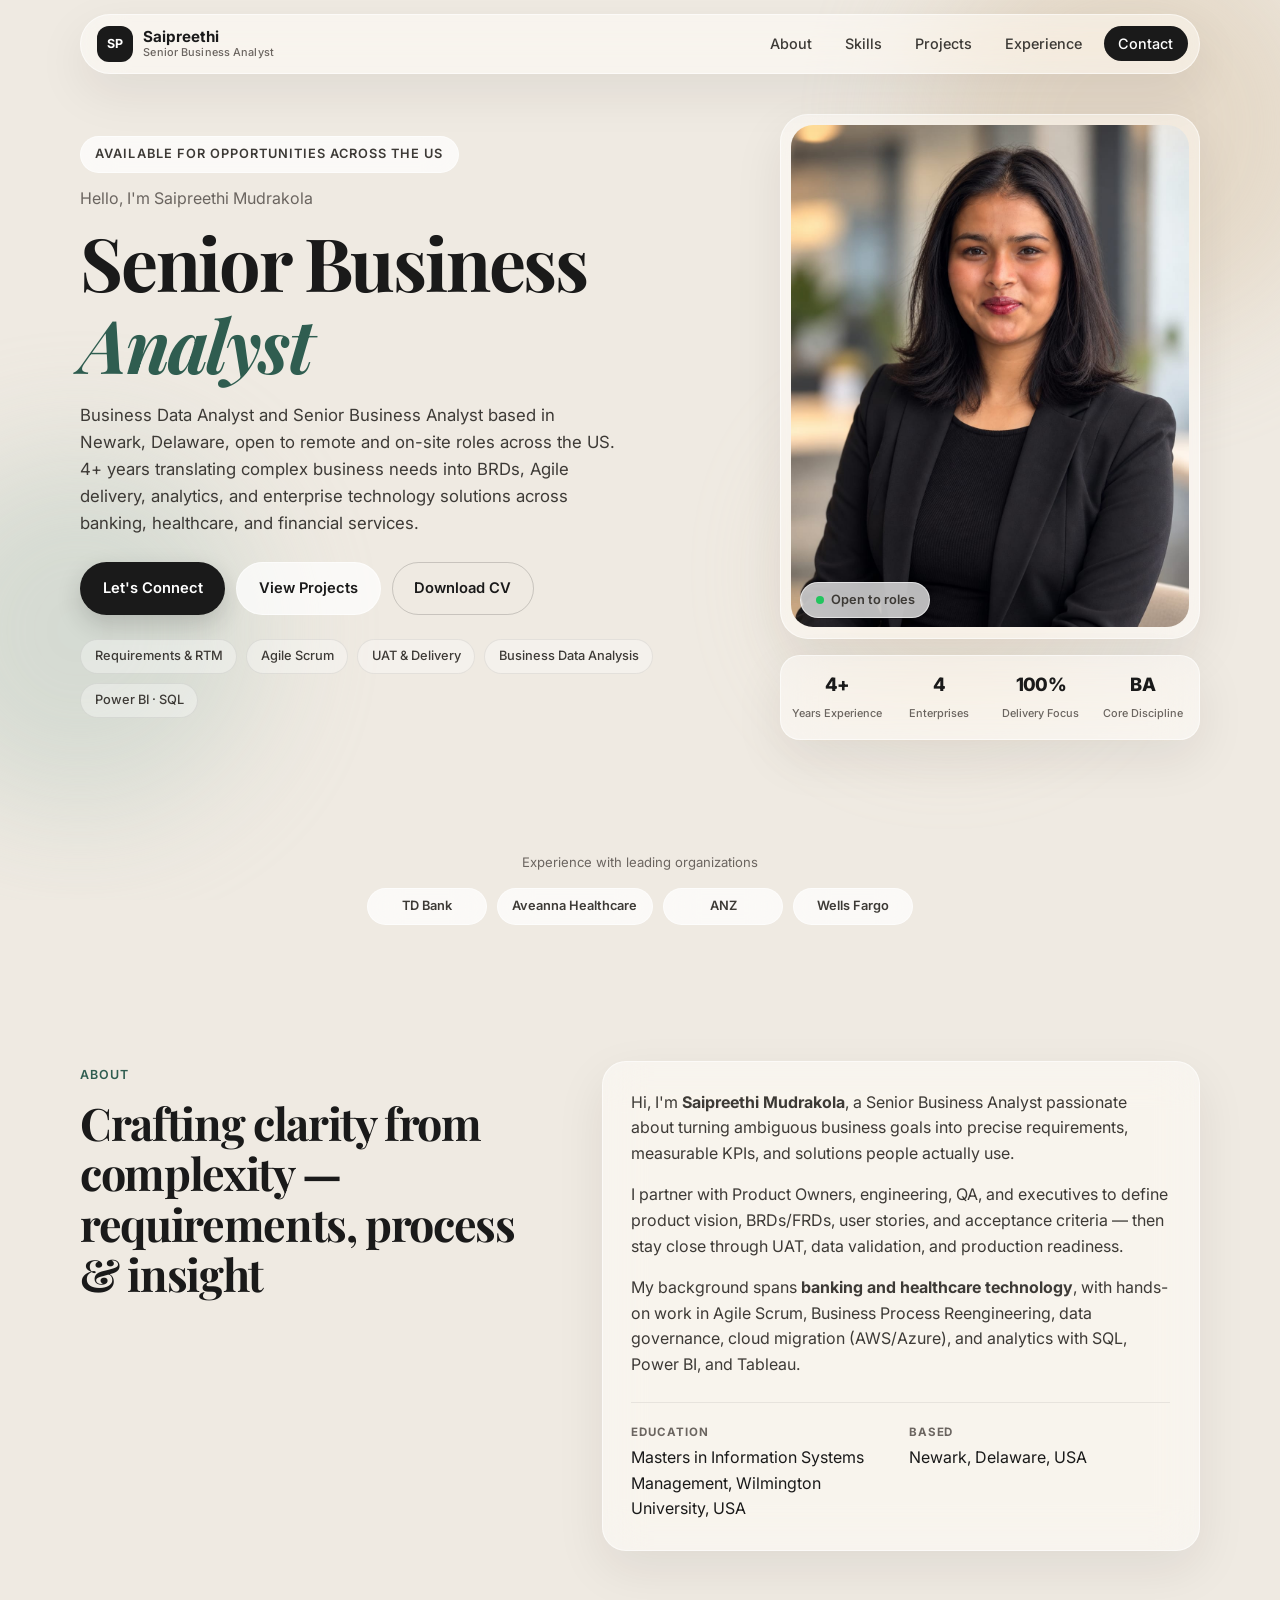
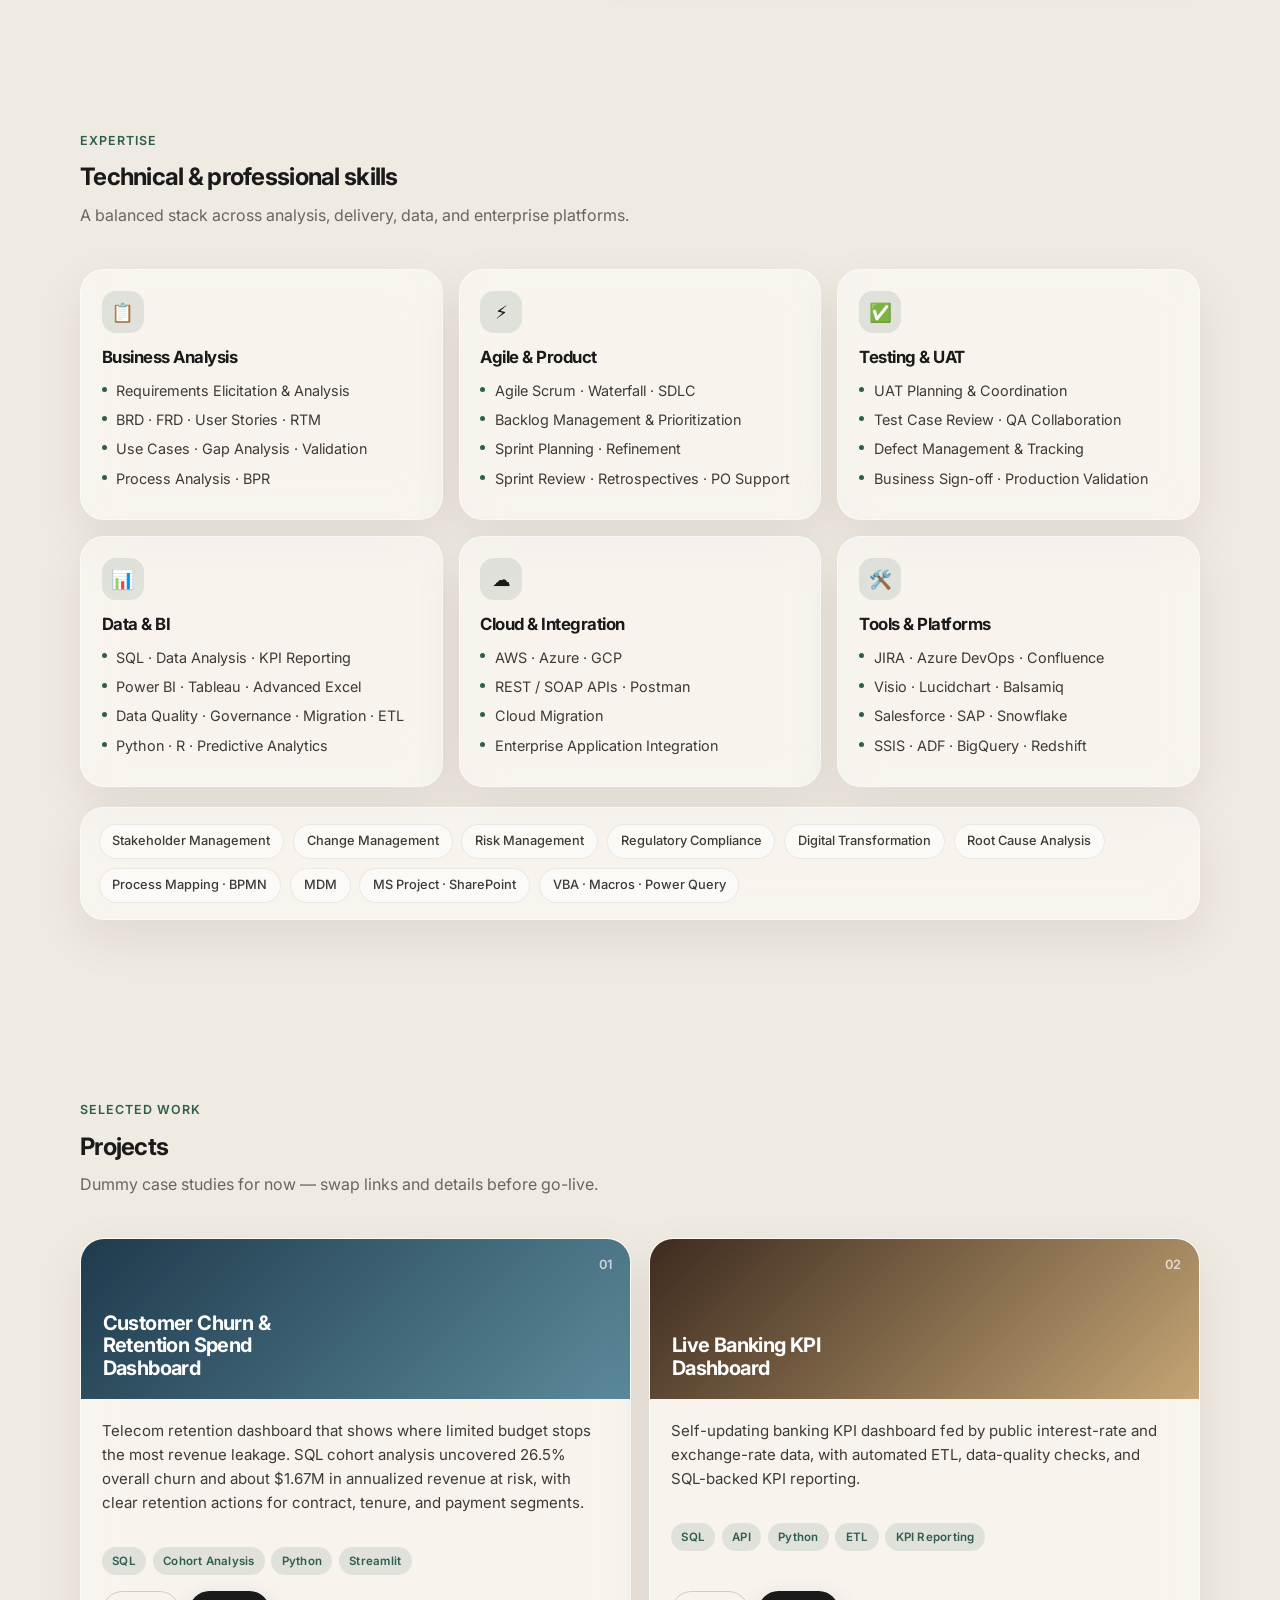
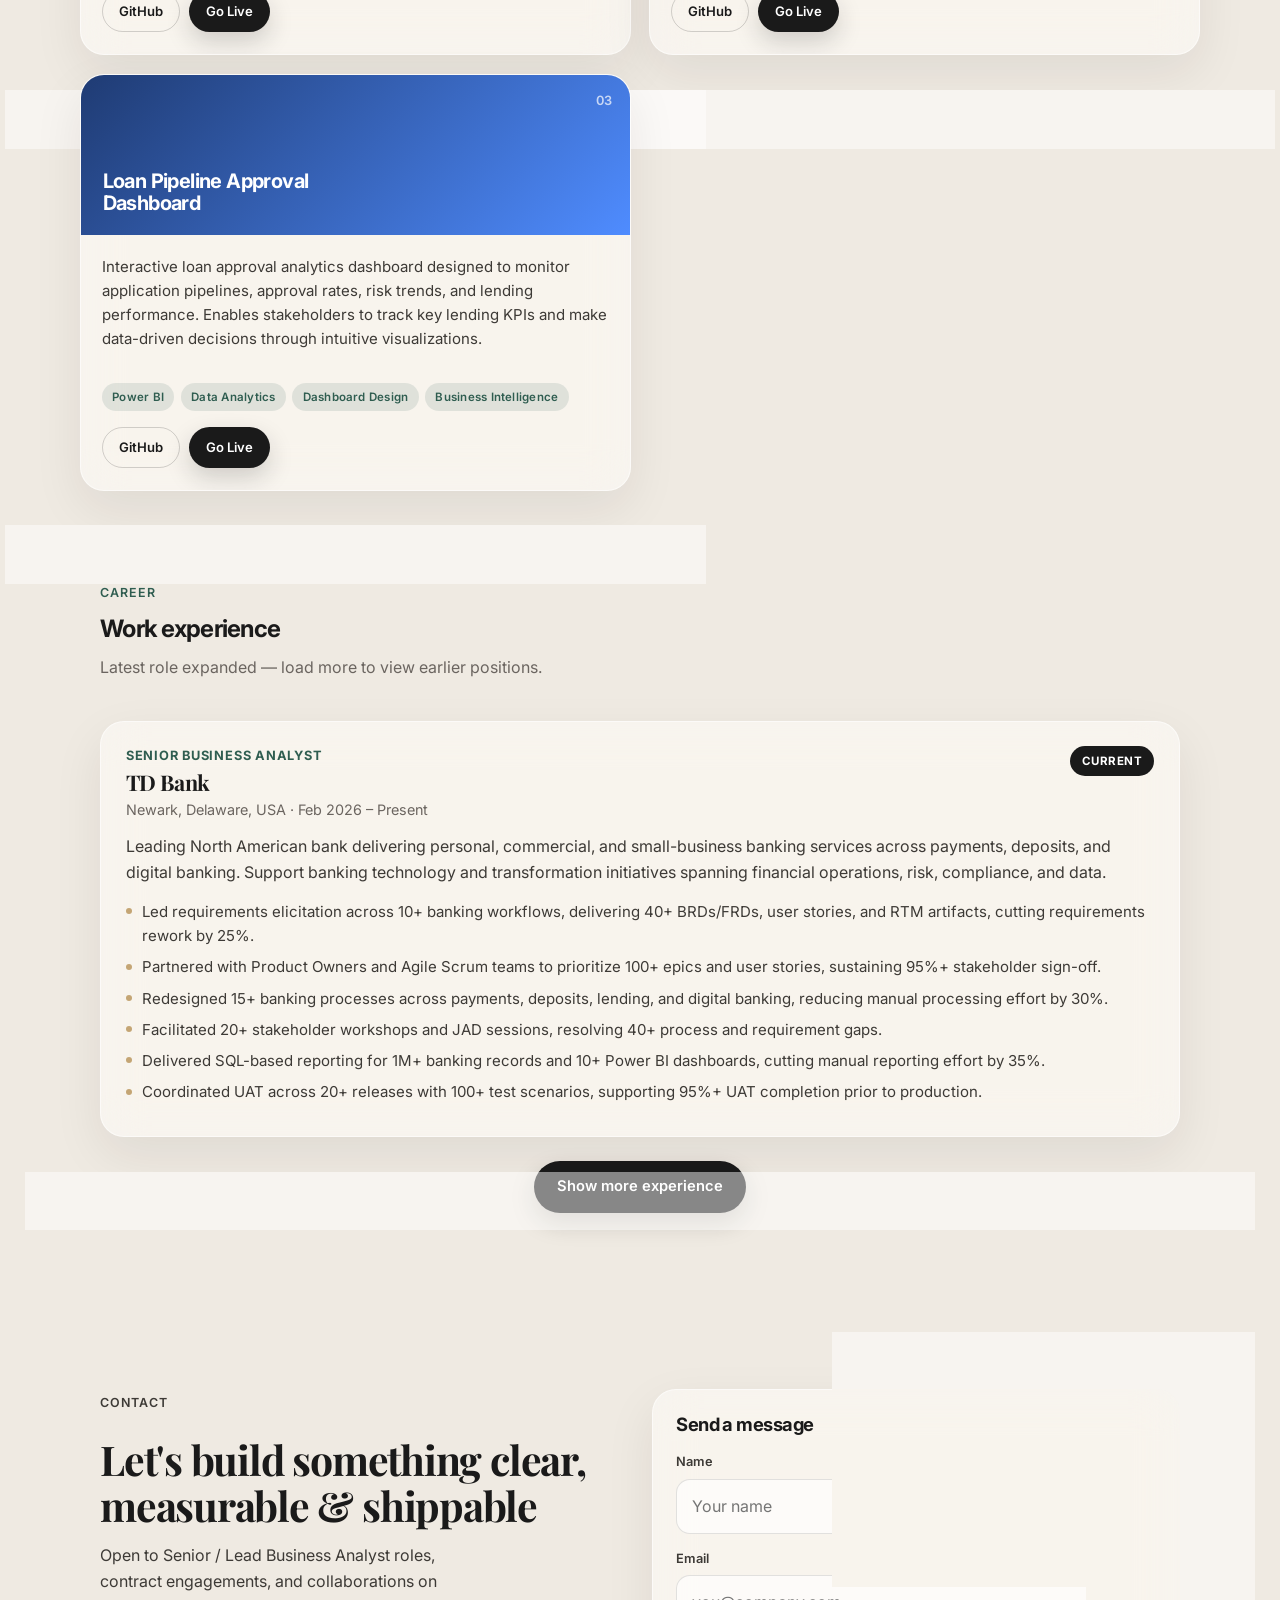
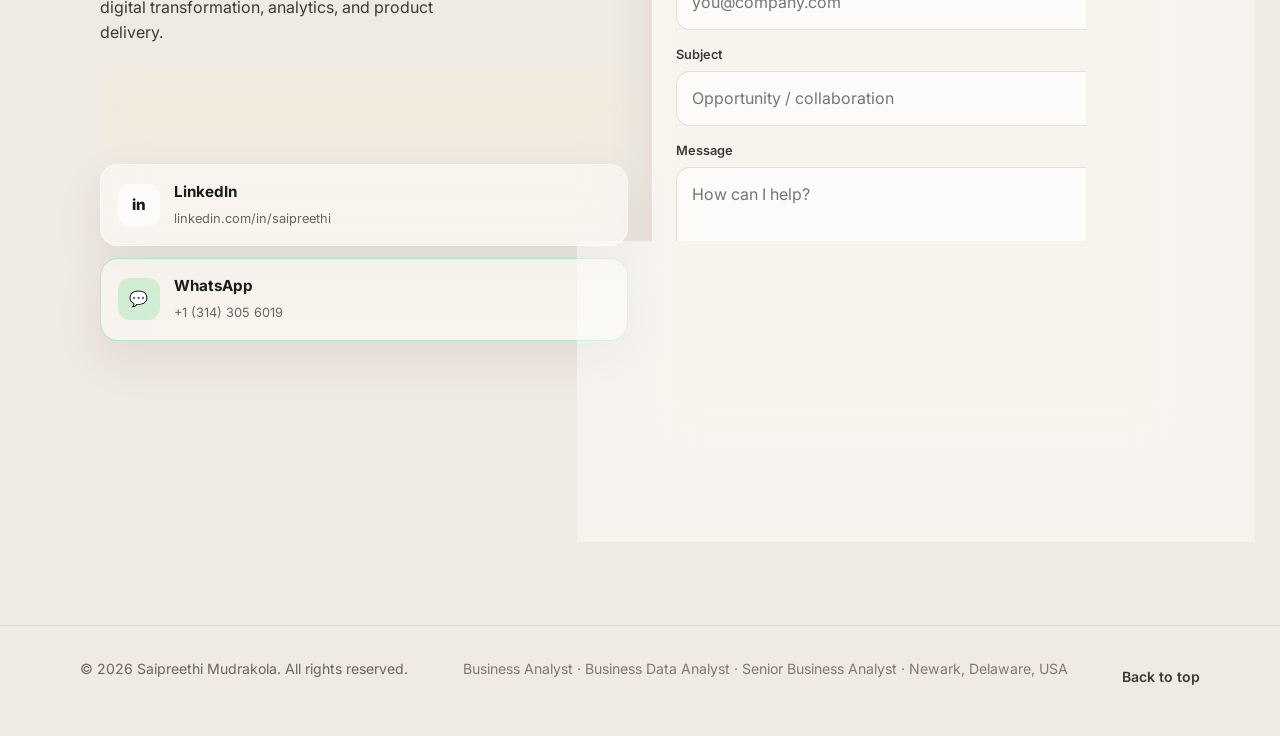
==== commit 07962ad9: "Updated project links" ====
--- a/index.html
+++ b/index.html
@@ -456,7 +456,7 @@
       </ul>
       <div class="project-actions">
         <a class="btn btn-sm btn-outline" href="https://github.com/SaipreethiMudrakola/loan-pipeline-approval-dashboard" target="_blank" rel="noopener noreferrer">GitHub</a>
-        <a class="btn btn-sm btn-primary" href="https://saipreethimudrakola.github.io/SaipreethiMudrakola/" target="_blank" rel="noopener noreferrer">Go Live</a>
+        <a class="btn btn-sm btn-primary" href="https://saipreethimudrakola.github.io/loan-pipeline-approval-dashboard/" target="_blank" rel="noopener noreferrer">Go Live</a>
       </div>
     </div>
   </article>
